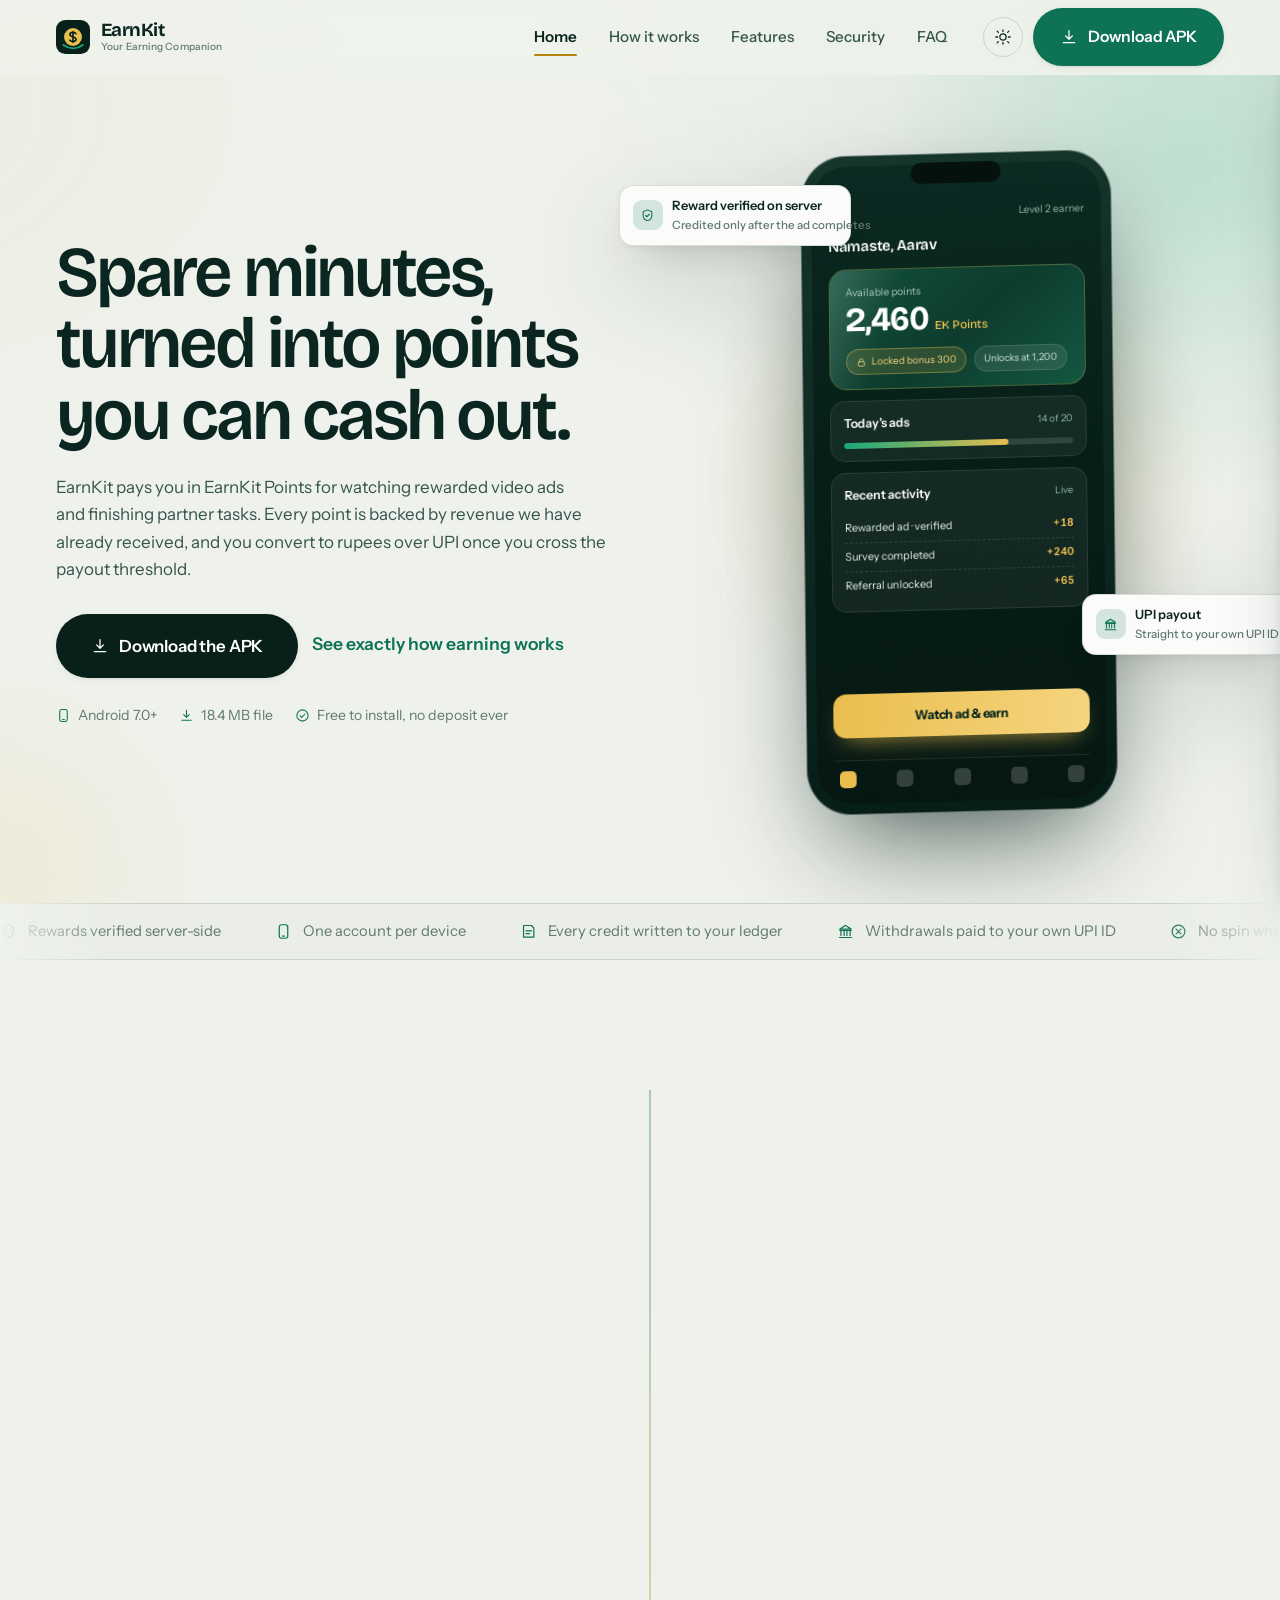
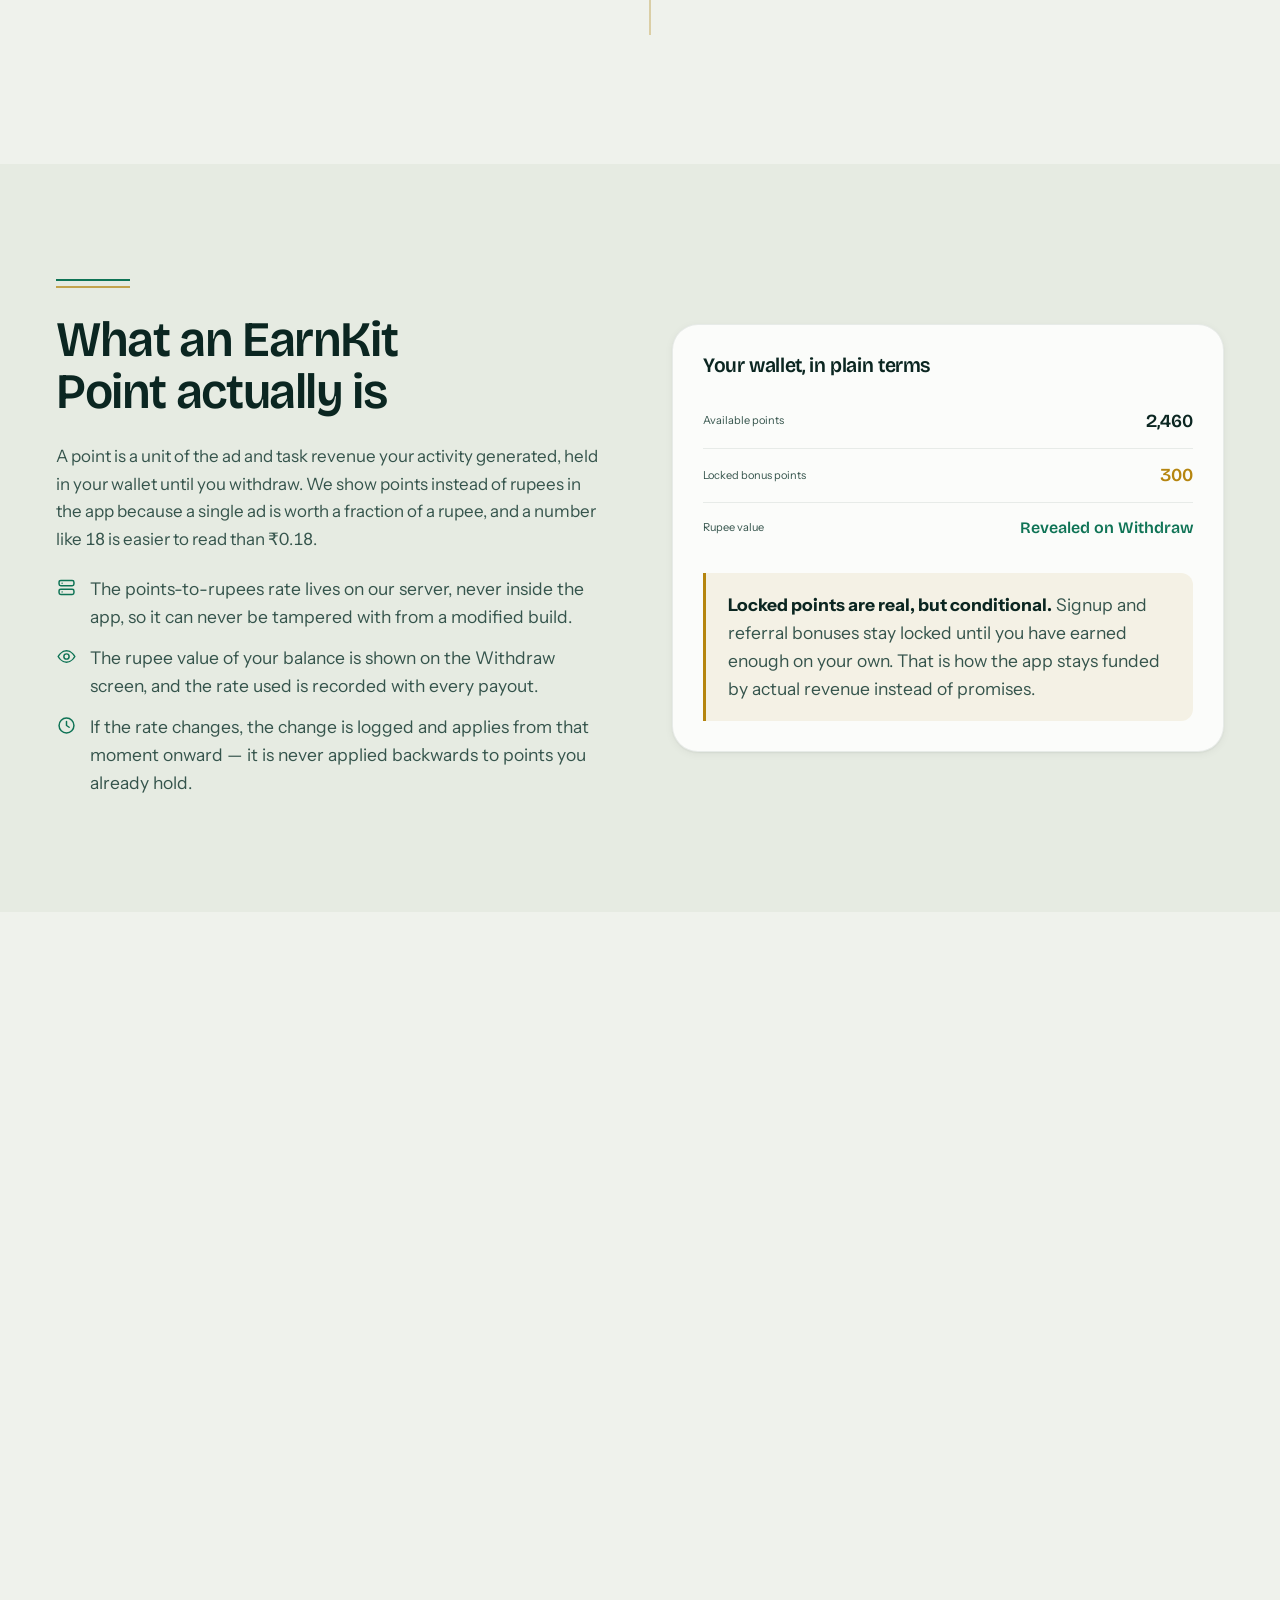
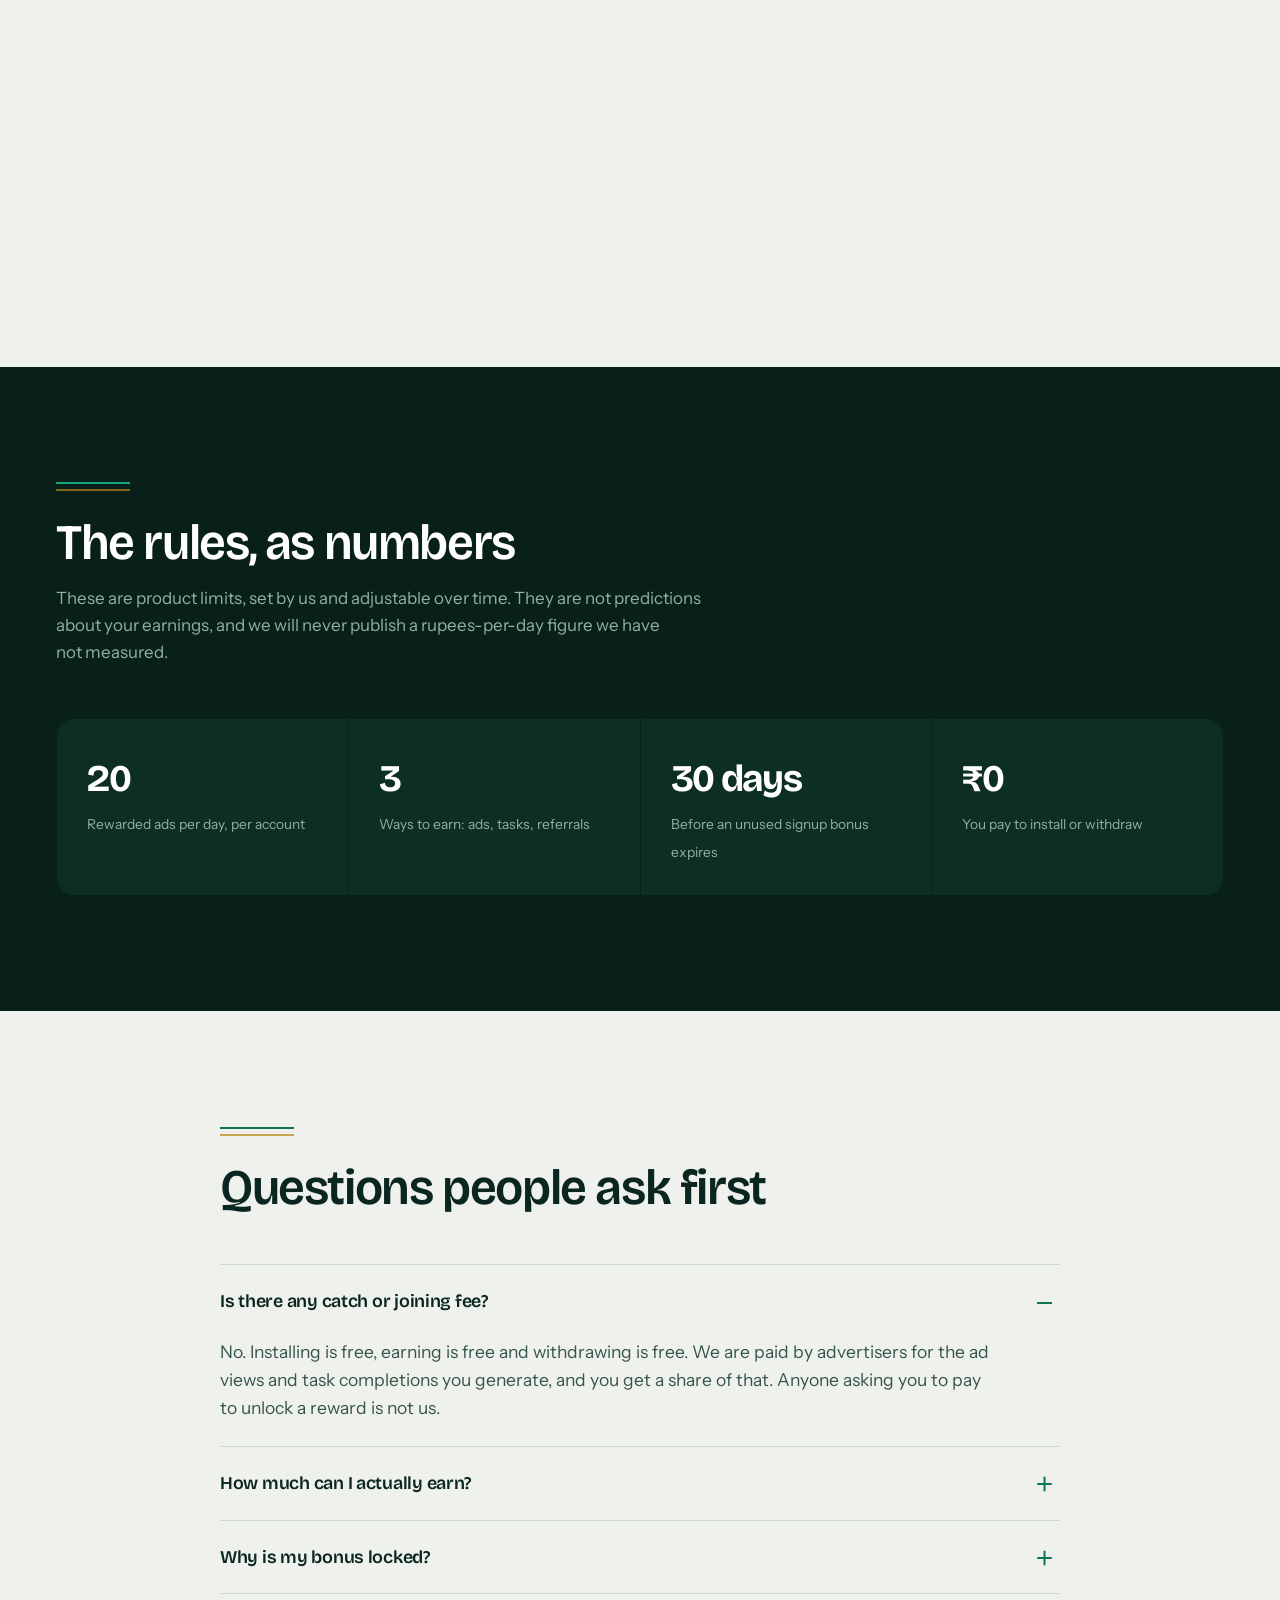
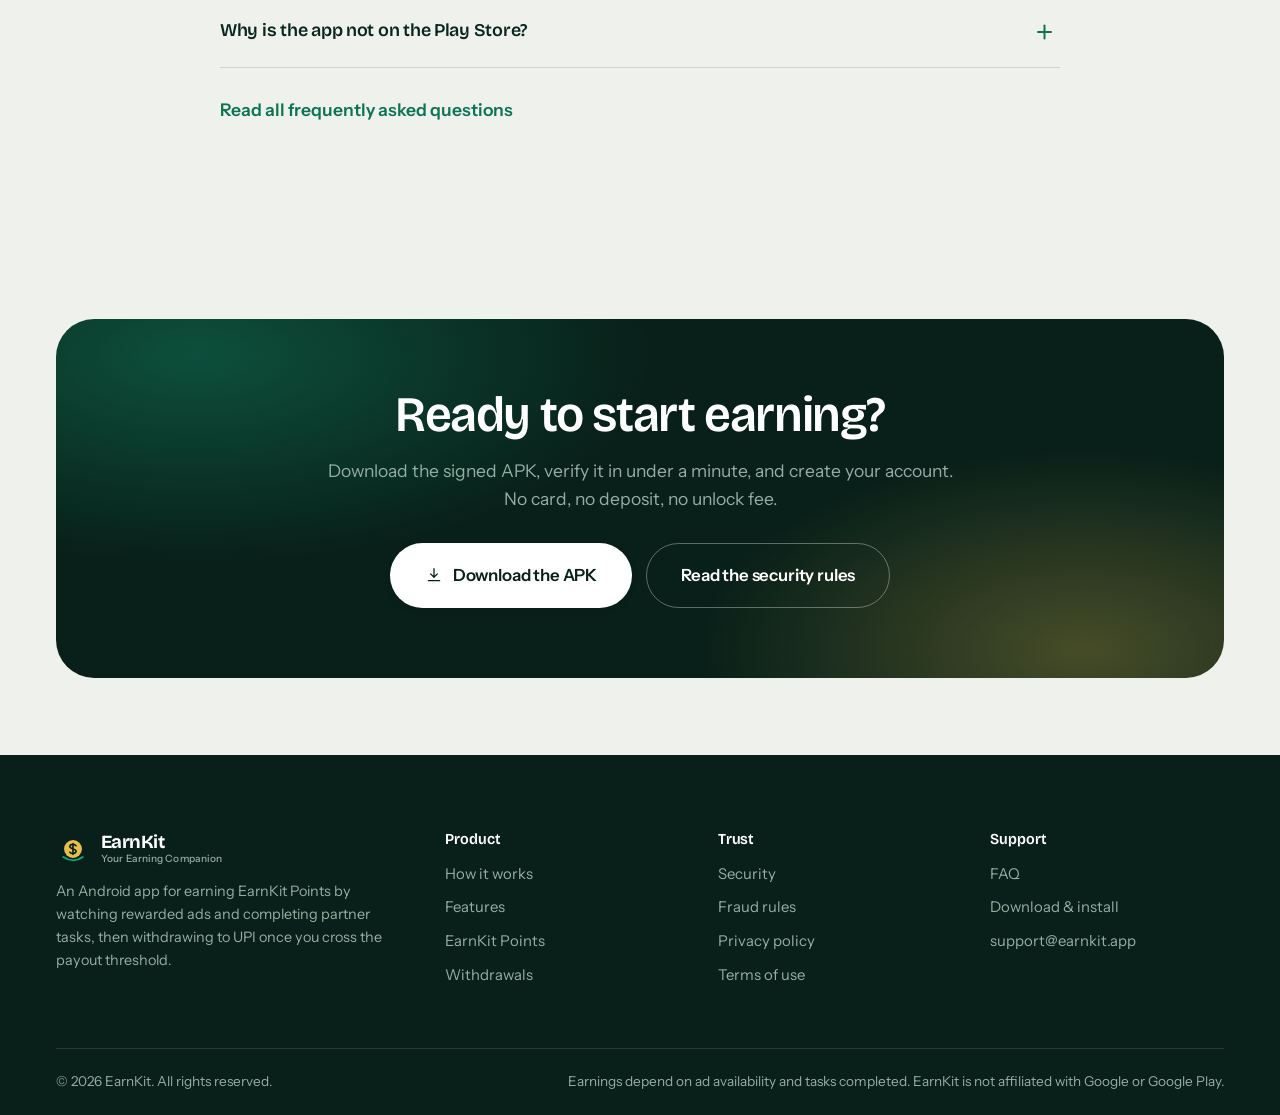
==== index.html @ 2345cab0 "EarnKit website" ====
<!doctype html>
<html lang="en" data-theme="light">
<head>
<meta charset="utf-8">
<meta name="viewport" content="width=device-width, initial-scale=1, viewport-fit=cover">
<title>EarnKit: Your Earning Companion — earn points from ads and tasks, withdraw to UPI</title>
<meta name="description" content="Watch rewarded ads and complete partner tasks to earn EarnKit Points, then withdraw to UPI. Server-verified rewards, an open ledger, and no deposits ever.">
<meta name="theme-color" content="#082019">
<meta name="robots" content="index,follow,max-image-preview:large">
<meta name="color-scheme" content="light dark">
<link rel="canonical" href="https://earnkit.app/">
<meta property="og:type" content="website">
<meta property="og:site_name" content="EarnKit">
<meta property="og:title" content="EarnKit: Your Earning Companion — earn points from ads and tasks, withdraw to UPI">
<meta property="og:description" content="Watch rewarded ads and complete partner tasks to earn EarnKit Points, then withdraw to UPI. Server-verified rewards, an open ledger, and no deposits ever.">
<meta property="og:image" content="https://earnkit.app/assets/img/og-cover.svg">
<meta name="twitter:card" content="summary_large_image">
<link rel="manifest" href="site.webmanifest">
<link rel="icon" href="assets/img/favicon.svg" type="image/svg+xml">
<link rel="apple-touch-icon" href="assets/img/favicon.svg">
<link rel="preconnect" href="https://fonts.googleapis.com">
<link rel="preconnect" href="https://fonts.gstatic.com" crossorigin>
<link href="https://fonts.googleapis.com/css2?family=Bricolage+Grotesque:opsz,wdth,wght@12..96,75..100,400..800&family=Instrument+Sans:ital,wght@0,400..700;1,400&display=swap" rel="stylesheet">
<link rel="stylesheet" href="assets/css/site.css">
<script>
  // Set theme before first paint so there is no flash.
  try { var t = localStorage.getItem('eg-theme');
        if (!t) t = 'light';
        document.documentElement.setAttribute('data-theme', t); } catch (e) {}
</script>
<script type="application/ld+json">
{"@context":"https://schema.org","@type":"MobileApplication","name":"EarnKit",
 "operatingSystem":"Android","applicationCategory":"FinanceApplication",
 "offers":{"@type":"Offer","price":"0","priceCurrency":"INR"},
 "description":"Earn EarnKit Points by watching rewarded ads and completing partner tasks, then withdraw to UPI."}
</script>
</head>
<body>
<a class="skip" href="#main">Skip to content</a>
<div class="prog" aria-hidden="true"></div>

<header class="hdr">
  <div class="wrap hdr__in">
    <a class="brand" href="index.html" aria-label="EarnKit home"><svg class="brand__mark" viewBox="0 0 40 40" fill="none" aria-hidden="true">
  <rect width="40" height="40" rx="11" fill="#082019"/>
  <circle class="coin" cx="20" cy="20" r="10.5" fill="#E9BE4E"/>
  <path d="M20 13.5v13M23.6 16.1c-.9-1-2.2-1.5-3.6-1.5-2.1 0-3.7 1.1-3.7 2.6 0 3.6 7.3 1.9 7.3 5.5 0 1.5-1.6 2.6-3.7 2.6-1.4 0-2.7-.5-3.6-1.5"
        stroke="#082019" stroke-width="1.9" stroke-linecap="round"/>
  <path d="M8.5 29.5c4 2.6 8 3.9 12 3.9s7.4-1.3 11-3.9" stroke="#17A87C" stroke-width="2.2" stroke-linecap="round"/>
</svg><span>EarnKit<em>Your Earning Companion</em></span></a>
    <nav class="nav" aria-label="Primary"><a href="index.html" aria-current="page">Home</a><a href="how-it-works.html">How it works</a><a href="features.html">Features</a><a href="security.html">Security</a><a href="faq.html">FAQ</a></nav>
    <div class="hdr__actions">
      <button class="tgl" type="button" aria-label="Switch theme"><svg class="sun" viewBox="0 0 24 24" fill="none" stroke="currentColor" stroke-width="1.7" stroke-linecap="round" stroke-linejoin="round" aria-hidden="true"><circle cx="12" cy="12" r="4.2"/><path d="M12 2.5v2.2M12 19.3v2.2M4.2 4.2l1.6 1.6M18.2 18.2l1.6 1.6M2.5 12h2.2M19.3 12h2.2M4.2 19.8l1.6-1.6M18.2 5.8l1.6-1.6"/></svg><svg class="moon" viewBox="0 0 24 24" fill="none" stroke="currentColor" stroke-width="1.7" stroke-linecap="round" stroke-linejoin="round" aria-hidden="true"><path d="M20 14.5A8.5 8.5 0 019.5 4a8.5 8.5 0 1010.5 10.5z"/></svg></button>
      <a class="btn btn--emerald" href="download.html"><svg class="ico" viewBox="0 0 24 24" fill="none" stroke="currentColor" stroke-width="1.7" stroke-linecap="round" stroke-linejoin="round" aria-hidden="true"><path d="M12 3.5v11M7.5 10.5L12 15l4.5-4.5M4.5 19.5h15"/></svg> Download APK</a>
      <button class="burger" type="button" aria-label="Menu" aria-expanded="false" aria-controls="drawer">
        <span></span><span></span><span></span>
      </button>
    </div>
  </div>
</header>

<div class="scrim" aria-hidden="true"></div>
<aside class="drawer" id="drawer" aria-label="Mobile navigation">
  <a href="index.html" aria-current="page">Home</a>
  <a href="how-it-works.html">How it works</a>
  <a href="features.html">Features</a>
  <a href="security.html">Security</a>
  <a href="faq.html">FAQ</a>
  <a href="download.html">Download</a>
  <a class="btn btn--emerald btn--block" href="download.html">Download APK</a>
</aside>

<main id="main">

<section class="hero">
  <div class="wrap hero__grid">
    <div>
      <h1 class="reveal-line">
        <span class="ln"><span>Spare minutes,</span></span>
        <span class="ln"><span style="animation-delay:.09s">turned into points</span></span>
        <span class="ln"><span style="animation-delay:.18s">you can cash out.</span></span>
      </h1>
      <p class="lede hero__lede fade-up" style="animation-delay:.42s">
        EarnKit pays you in EarnKit Points for watching rewarded video ads and finishing partner
        tasks. Every point is backed by revenue we have already received, and you convert to
        rupees over UPI once you cross the payout threshold.
      </p>
      <div class="hero__cta fade-up" style="animation-delay:.52s">
        <a class="btn btn--lg" href="download.html"><svg class="ico" viewBox="0 0 24 24" fill="none" stroke="currentColor" stroke-width="1.7" stroke-linecap="round" stroke-linejoin="round" aria-hidden="true"><path d="M12 3.5v11M7.5 10.5L12 15l4.5-4.5M4.5 19.5h15"/></svg> Download the APK</a>
        <a class="linkline" href="how-it-works.html">See exactly how earning works</a>
      </div>
      <div class="hero__meta fade-up" style="animation-delay:.6s">
        <span><svg class="ico" viewBox="0 0 24 24" fill="none" stroke="currentColor" stroke-width="1.7" stroke-linecap="round" stroke-linejoin="round" aria-hidden="true"><rect x="6" y="2.5" width="12" height="19" rx="3"/><path d="M10.5 18.5h3"/></svg> Android 7.0+</span>
        <span><svg class="ico" viewBox="0 0 24 24" fill="none" stroke="currentColor" stroke-width="1.7" stroke-linecap="round" stroke-linejoin="round" aria-hidden="true"><path d="M12 3.5v11M7.5 10.5L12 15l4.5-4.5M4.5 19.5h15"/></svg> 18.4 MB file</span>
        <span><svg class="ico" viewBox="0 0 24 24" fill="none" stroke="currentColor" stroke-width="1.7" stroke-linecap="round" stroke-linejoin="round" aria-hidden="true"><circle cx="12" cy="12" r="9"/><path d="M8 12.3l2.8 2.7L16 9.6"/></svg> Free to install, no deposit ever</span>
      </div>
    </div>
    
<div class="phone-stage">
  <div class="phone-holder">
  <div class="phone" role="img" aria-label="EarnKit home screen showing a points balance, a locked signup bonus and the daily ad counter">
    <div class="phone__notch"></div>
    <div class="phone__screen">
      <div class="scr">
        <div class="scr__top"><span>9:41</span><span>Level 2 earner</span></div>
        <div class="scr__hi">Namaste, Aarav</div>

        <div class="balcard">
          <div class="balcard__lbl">Available points</div>
          <div class="balcard__val"><span data-ticker="2460">2,460</span><small>EK Points</small></div>
          <div class="balcard__row">
            <span class="chip chip--gold"><svg class="ico" viewBox="0 0 24 24" fill="none" stroke="currentColor" stroke-width="1.7" stroke-linecap="round" stroke-linejoin="round" aria-hidden="true"><rect x="5" y="10.5" width="14" height="9.5" rx="2.5"/><path d="M8.2 10.5V8a3.8 3.8 0 017.6 0v2.5"/></svg> Locked bonus 300</span>
            <span class="chip">Unlocks at 1,200</span>
          </div>
        </div>

        <div class="tile">
          <div class="tile__hd"><b>Today&rsquo;s ads</b><span>14 of 20</span></div>
          <div class="bar"><i></i></div>
        </div>

        <div class="tile">
          <div class="tile__hd"><b>Recent activity</b><span>Live</span></div>
          <div class="ledgerline"><span>Rewarded ad &middot; verified</span><b>+18</b></div>
          <div class="ledgerline"><span>Survey completed</span><b>+240</b></div>
          <div class="ledgerline"><span>Referral unlocked</span><b>+65</b></div>
        </div>

        <div class="scr__btn">Watch ad &amp; earn</div>
        <div class="scr__nav"><i></i><i></i><i></i><i></i><i></i></div>
      </div>
    </div>
  </div>
  <div class="fchip fchip--a fchip--float">
    <span class="fchip__dot"><svg class="ico" viewBox="0 0 24 24" fill="none" stroke="currentColor" stroke-width="1.7" stroke-linecap="round" stroke-linejoin="round" aria-hidden="true"><path d="M12 3l7 3v5.5c0 4.2-2.9 7.8-7 8.5-4.1-.7-7-4.3-7-8.5V6l7-3z"/><path d="M9 12l2 2 4-4"/></svg></span>
    <span>Reward verified on server<small>Credited only after the ad completes</small></span>
  </div>
  <div class="fchip fchip--b fchip--float">
    <span class="fchip__dot"><svg class="ico" viewBox="0 0 24 24" fill="none" stroke="currentColor" stroke-width="1.7" stroke-linecap="round" stroke-linejoin="round" aria-hidden="true"><path d="M4 10.5h16M5.5 10.5v7M10 10.5v7M14 10.5v7M18.5 10.5v7M3.5 20.5h17M12 3.5l8 5H4l8-5z"/></svg></span>
    <span>UPI payout<small>Straight to your own UPI ID</small></span>
  </div>
  </div>
</div>
  </div>
</section>

<div class="mq" aria-hidden="true">
  <div class="mq__track">
    <span><svg class="ico" viewBox="0 0 24 24" fill="none" stroke="currentColor" stroke-width="1.7" stroke-linecap="round" stroke-linejoin="round" aria-hidden="true"><path d="M12 3l7 3v5.5c0 4.2-2.9 7.8-7 8.5-4.1-.7-7-4.3-7-8.5V6l7-3z"/><path d="M9 12l2 2 4-4"/></svg> Rewards verified server-side</span>
    <span><svg class="ico" viewBox="0 0 24 24" fill="none" stroke="currentColor" stroke-width="1.7" stroke-linecap="round" stroke-linejoin="round" aria-hidden="true"><rect x="6" y="2.5" width="12" height="19" rx="3"/><path d="M10.5 18.5h3"/></svg> One account per device</span>
    <span><svg class="ico" viewBox="0 0 24 24" fill="none" stroke="currentColor" stroke-width="1.7" stroke-linecap="round" stroke-linejoin="round" aria-hidden="true"><path d="M5 3.5h11l3.5 3.5v13H5z"/><path d="M8.5 11h8M8.5 15h5"/></svg> Every credit written to your ledger</span>
    <span><svg class="ico" viewBox="0 0 24 24" fill="none" stroke="currentColor" stroke-width="1.7" stroke-linecap="round" stroke-linejoin="round" aria-hidden="true"><path d="M4 10.5h16M5.5 10.5v7M10 10.5v7M14 10.5v7M18.5 10.5v7M3.5 20.5h17M12 3.5l8 5H4l8-5z"/></svg> Withdrawals paid to your own UPI ID</span>
    <span><svg class="ico" viewBox="0 0 24 24" fill="none" stroke="currentColor" stroke-width="1.7" stroke-linecap="round" stroke-linejoin="round" aria-hidden="true"><circle cx="12" cy="12" r="9"/><path d="M8.6 8.6l6.8 6.8M15.4 8.6l-6.8 6.8"/></svg> No spin wheels, no lottery mechanics</span>
    <span><svg class="ico" viewBox="0 0 24 24" fill="none" stroke="currentColor" stroke-width="1.7" stroke-linecap="round" stroke-linejoin="round" aria-hidden="true"><path d="M12 3l7 3v5.5c0 4.2-2.9 7.8-7 8.5-4.1-.7-7-4.3-7-8.5V6l7-3z"/><path d="M9 12l2 2 4-4"/></svg> Rewards verified server-side</span>
    <span><svg class="ico" viewBox="0 0 24 24" fill="none" stroke="currentColor" stroke-width="1.7" stroke-linecap="round" stroke-linejoin="round" aria-hidden="true"><rect x="6" y="2.5" width="12" height="19" rx="3"/><path d="M10.5 18.5h3"/></svg> One account per device</span>
    <span><svg class="ico" viewBox="0 0 24 24" fill="none" stroke="currentColor" stroke-width="1.7" stroke-linecap="round" stroke-linejoin="round" aria-hidden="true"><path d="M5 3.5h11l3.5 3.5v13H5z"/><path d="M8.5 11h8M8.5 15h5"/></svg> Every credit written to your ledger</span>
    <span><svg class="ico" viewBox="0 0 24 24" fill="none" stroke="currentColor" stroke-width="1.7" stroke-linecap="round" stroke-linejoin="round" aria-hidden="true"><path d="M4 10.5h16M5.5 10.5v7M10 10.5v7M14 10.5v7M18.5 10.5v7M3.5 20.5h17M12 3.5l8 5H4l8-5z"/></svg> Withdrawals paid to your own UPI ID</span>
    <span><svg class="ico" viewBox="0 0 24 24" fill="none" stroke="currentColor" stroke-width="1.7" stroke-linecap="round" stroke-linejoin="round" aria-hidden="true"><circle cx="12" cy="12" r="9"/><path d="M8.6 8.6l6.8 6.8M15.4 8.6l-6.8 6.8"/></svg> No spin wheels, no lottery mechanics</span>
  </div>
</div>

<section>
  <div class="wrap">
    <div class="split">
    <div class="head r">
      <div class="rule"></div>
      <h2>Four steps, start to payout</h2>
      <p class="lede">Nothing hidden behind a paywall and nothing to pay upfront. You earn, the
      balance builds, and you withdraw when it crosses the threshold.</p>
    </div>
    <div class="rail">
      <div class="step r"><div class="step__dot">1</div><div>
        <h3>Create your account</h3>
        <p>Sign up with your email and verify it. If a friend sent you a referral code, enter it
        here &mdash; it only works at signup. A welcome bonus lands in your wallet as locked points.</p>
      </div></div>
      <div class="step r" data-d="1"><div class="step__dot">2</div><div>
        <h3>Watch ads and finish tasks</h3>
        <p>Tap <em>Watch ad &amp; earn</em> for a short rewarded video, or open the Earn tab for
        partner tasks like surveys and app trials, which pay considerably more per action.</p>
      </div></div>
      <div class="step r" data-d="2"><div class="step__dot">3</div><div>
        <h3>Points get verified, then credited</h3>
        <p>The ad network confirms the view to our server before anything touches your balance.
        You see the credit appear in your ledger with its source and timestamp.</p>
      </div></div>
      <div class="step r" data-d="3"><div class="step__dot">4</div><div>
        <h3>Withdraw to UPI</h3>
        <p>Once your balance crosses the payout threshold, the Withdraw screen unlocks and shows
        your points converted to rupees. Enter your UPI ID and the request goes into review.</p>
      </div></div>
    </div>
    </div>
  </div>
</section>

<section class="band--paper2" id="points">
  <div class="wrap">
    <div class="grid g2" style="align-items:center;gap:clamp(30px,5vw,70px)">
      <div class="r">
        <div class="head" style="margin-bottom:26px">
          <div class="rule"></div>
          <h2>What an EarnKit Point actually is</h2>
        </div>
        <p class="lede" style="margin-bottom:22px">A point is a unit of the ad and task revenue
        your activity generated, held in your wallet until you withdraw. We show points instead of
        rupees in the app because a single ad is worth a fraction of a rupee, and a number like
        <span class="num">18</span> is easier to read than <span class="num">&#8377;0.18</span>.</p>
        <ul class="ticks">
          <li><svg class="ico" viewBox="0 0 24 24" fill="none" stroke="currentColor" stroke-width="1.7" stroke-linecap="round" stroke-linejoin="round" aria-hidden="true"><rect x="3.5" y="4" width="17" height="6" rx="2"/><rect x="3.5" y="14" width="17" height="6" rx="2"/><path d="M7 7h.01M7 17h.01"/></svg><span>The points-to-rupees rate lives on our server, never inside the app, so it can never be tampered with from a modified build.</span></li>
          <li><svg class="ico" viewBox="0 0 24 24" fill="none" stroke="currentColor" stroke-width="1.7" stroke-linecap="round" stroke-linejoin="round" aria-hidden="true"><path d="M2.5 12S6 5.5 12 5.5 21.5 12 21.5 12 18 18.5 12 18.5 2.5 12 2.5 12z"/><circle cx="12" cy="12" r="3"/></svg><span>The rupee value of your balance is shown on the Withdraw screen, and the rate used is recorded with every payout.</span></li>
          <li><svg class="ico" viewBox="0 0 24 24" fill="none" stroke="currentColor" stroke-width="1.7" stroke-linecap="round" stroke-linejoin="round" aria-hidden="true"><circle cx="12" cy="12" r="8.5"/><path d="M12 7.5V12l3 2"/></svg><span>If the rate changes, the change is logged and applies from that moment onward &mdash; it is never applied backwards to points you already hold.</span></li>
        </ul>
      </div>
      <div class="r" data-d="1">
        <div class="card">
          <h3 style="margin-bottom:18px">Your wallet, in plain terms</h3>
          <div class="ledgerline" style="color:var(--ink-2);border:0;padding:12px 0;border-bottom:1px solid var(--line-soft);display:flex;justify-content:space-between">
            <span>Available points</span><b class="num" style="color:var(--ink);font-family:var(--display);font-size:1.15rem">2,460</b></div>
          <div class="ledgerline" style="color:var(--ink-2);border:0;padding:12px 0;border-bottom:1px solid var(--line-soft);display:flex;justify-content:space-between">
            <span>Locked bonus points</span><b class="num" style="color:var(--gold);font-family:var(--display);font-size:1.15rem">300</b></div>
          <div class="ledgerline" style="color:var(--ink-2);border:0;padding:12px 0;display:flex;justify-content:space-between">
            <span>Rupee value</span><b style="color:var(--emerald);font-family:var(--display);font-size:1rem;font-weight:600">Revealed on Withdraw</b></div>
          <div class="note" style="margin-top:20px">
            <b>Locked points are real, but conditional.</b> Signup and referral bonuses stay locked
            until you have earned enough on your own. That is how the app stays funded by actual
            revenue instead of promises.
          </div>
        </div>
      </div>
    </div>
  </div>
</section>

<section>
  <div class="wrap">
    <div class="head r">
      <div class="rule"></div>
      <h2>Built for people who have been burned before</h2>
      <p class="lede">This category has a reputation problem. These are the specific rules the app
      runs on, and they are enforced by the server, not by the screen you are looking at.</p>
    </div>
    <div class="grid g3">
      <article class="card card--lift r"><div class="card__ico"><svg class="ico" viewBox="0 0 24 24" fill="none" stroke="currentColor" stroke-width="1.7" stroke-linecap="round" stroke-linejoin="round" aria-hidden="true"><rect x="3.5" y="4" width="17" height="6" rx="2"/><rect x="3.5" y="14" width="17" height="6" rx="2"/><path d="M7 7h.01M7 17h.01"/></svg></div>
        <h3>Nothing credits from the phone</h3>
        <p>A reward is only written after the ad network independently confirms to our server that
        the view was genuine. Modified apps and automation tools have nothing to exploit.</p></article>
      <article class="card card--lift r" data-d="1"><div class="card__ico"><svg class="ico" viewBox="0 0 24 24" fill="none" stroke="currentColor" stroke-width="1.7" stroke-linecap="round" stroke-linejoin="round" aria-hidden="true"><path d="M4.5 17a8.5 8.5 0 1115 0"/><path d="M12 13.5l3.5-3"/></svg></div>
        <h3>An honest daily ceiling</h3>
        <p>Ad networks cap how many rewarded videos one person can be paid for in a day. We show you
        the counter instead of pretending the supply is endless.</p></article>
      <article class="card card--lift r" data-d="2"><div class="card__ico"><svg class="ico" viewBox="0 0 24 24" fill="none" stroke="currentColor" stroke-width="1.7" stroke-linecap="round" stroke-linejoin="round" aria-hidden="true"><path d="M5 3.5h11l3.5 3.5v13H5z"/><path d="M8.5 11h8M8.5 15h5"/></svg></div>
        <h3>Your ledger is append-only</h3>
        <p>Every credit and debit is a permanent line with its source, amount and timestamp. Balances
        are reconciled against that history, so numbers cannot quietly change.</p></article>
      <article class="card card--lift r" data-d="1"><div class="card__ico"><svg class="ico" viewBox="0 0 24 24" fill="none" stroke="currentColor" stroke-width="1.7" stroke-linecap="round" stroke-linejoin="round" aria-hidden="true"><rect x="6" y="2.5" width="12" height="19" rx="3"/><path d="M10.5 18.5h3"/></svg></div>
        <h3>One account per device</h3>
        <p>Device checks block the multi-account farms that drain reward apps and get them shut down.
        Real users keep earning because fake ones do not.</p></article>
      <article class="card card--lift r" data-d="2"><div class="card__ico"><svg class="ico" viewBox="0 0 24 24" fill="none" stroke="currentColor" stroke-width="1.7" stroke-linecap="round" stroke-linejoin="round" aria-hidden="true"><path d="M4 10.5h16M5.5 10.5v7M10 10.5v7M14 10.5v7M18.5 10.5v7M3.5 20.5h17M12 3.5l8 5H4l8-5z"/></svg></div>
        <h3>Withdrawals are re-checked</h3>
        <p>Even if the button looks unlocked, the server re-verifies your real balance against the
        current threshold before a payout request is accepted.</p></article>
      <article class="card card--lift r card--gold" data-d="3"><div class="card__ico"><svg class="ico" viewBox="0 0 24 24" fill="none" stroke="currentColor" stroke-width="1.7" stroke-linecap="round" stroke-linejoin="round" aria-hidden="true"><circle cx="12" cy="12" r="9"/><path d="M8.6 8.6l6.8 6.8M15.4 8.6l-6.8 6.8"/></svg></div>
        <h3>No luck, no gambling</h3>
        <p>No spin wheels, scratch cards or random jackpots. You are paid for work you actually did,
        which also keeps the app on the right side of Indian gaming rules.</p></article>
    </div>
  </div>
</section>

<section class="band--pine">
  <div class="wrap">
    <div class="head r head--wide">
      <div class="rule"></div>
      <h2>The rules, as numbers</h2>
      <p class="lede">These are product limits, set by us and adjustable over time. They are not
      predictions about your earnings, and we will never publish a rupees-per-day figure we have
      not measured.</p>
    </div>
    <div class="stats r">
      <div class="stat"><b class="num" data-count="20">0</b><span>Rewarded ads per day, per account</span></div>
      <div class="stat"><b class="num" data-count="3">0</b><span>Ways to earn: ads, tasks, referrals</span></div>
      <div class="stat"><b class="num" data-count="30" data-suf=" days">0</b><span>Before an unused signup bonus expires</span></div>
      <div class="stat"><b class="num" data-count="0" data-pre="&#8377;">0</b><span>You pay to install or withdraw</span></div>
    </div>
  </div>
</section>

<section>
  <div class="wrap wrap--narrow">
    <div class="head r">
      <div class="rule"></div>
      <h2>Questions people ask first</h2>
    </div>
    <div class="acc r">
      <details open><summary>Is there any catch or joining fee?</summary>
        <div class="acc__body"><p>No. Installing is free, earning is free and withdrawing is free.
        We are paid by advertisers for the ad views and task completions you generate, and you get a
        share of that. Anyone asking you to pay to unlock a reward is not us.</p></div></details>
      <details><summary>How much can I actually earn?</summary>
        <div class="acc__body"><p>It depends on how many rewarded ads are available to you on a given
        day and which partner tasks you complete &mdash; tasks pay far more than ads. We deliberately
        do not print a rupees-per-day number, because it would vary by person and would be a guess.</p></div></details>
      <details><summary>Why is my bonus locked?</summary>
        <div class="acc__body"><p>Signup and referral bonuses are funded by real revenue, so they
        unlock once you have earned enough on your own. Your wallet shows the unlock target, and the
        merge into your available balance is automatic.</p></div></details>
      <details><summary>Why is the app not on the Play Store?</summary>
        <div class="acc__body"><p>We distribute a signed APK directly while the app is in its early
        release. The download page explains how to verify the file and install it safely.</p></div></details>
    </div>
    <p class="r" style="margin-top:28px"><a class="linkline" href="faq.html">Read all frequently asked questions</a></p>
  </div>
</section>

<section class="tight">
  <div class="wrap">
    <div class="cta r">
      <h2>Ready to start earning?</h2>
      <p>Download the signed APK, verify it in under a minute, and create your account. No card, no deposit, no unlock fee.</p>
      <div class="cta__row">
        <a class="btn btn--lg" href="download.html"><svg class="ico" viewBox="0 0 24 24" fill="none" stroke="currentColor" stroke-width="1.7" stroke-linecap="round" stroke-linejoin="round" aria-hidden="true"><path d="M12 3.5v11M7.5 10.5L12 15l4.5-4.5M4.5 19.5h15"/></svg> Download the APK</a>
        <a class="btn btn--lg btn--ghost" href="security.html">Read the security rules</a>
      </div>
    </div>
  </div>
</section>
</main>

<footer class="ftr">
  <div class="wrap">
    <div class="ftr__grid">
      <div>
        <a class="brand" href="index.html"><svg class="brand__mark" viewBox="0 0 40 40" fill="none" aria-hidden="true">
  <rect width="40" height="40" rx="11" fill="#082019"/>
  <circle class="coin" cx="20" cy="20" r="10.5" fill="#E9BE4E"/>
  <path d="M20 13.5v13M23.6 16.1c-.9-1-2.2-1.5-3.6-1.5-2.1 0-3.7 1.1-3.7 2.6 0 3.6 7.3 1.9 7.3 5.5 0 1.5-1.6 2.6-3.7 2.6-1.4 0-2.7-.5-3.6-1.5"
        stroke="#082019" stroke-width="1.9" stroke-linecap="round"/>
  <path d="M8.5 29.5c4 2.6 8 3.9 12 3.9s7.4-1.3 11-3.9" stroke="#17A87C" stroke-width="2.2" stroke-linecap="round"/>
</svg><span>EarnKit<em>Your Earning Companion</em></span></a>
        <p class="ftr__note">An Android app for earning EarnKit Points by watching rewarded ads and completing partner tasks, then withdrawing to UPI once you cross the payout threshold.</p>
      </div>
      <div>
        <h4>Product</h4>
        <ul>
          <li><a href="how-it-works.html">How it works</a></li>
          <li><a href="features.html">Features</a></li>
          <li><a href="how-it-works.html#points">EarnKit Points</a></li>
          <li><a href="how-it-works.html#withdraw">Withdrawals</a></li>
        </ul>
      </div>
      <div>
        <h4>Trust</h4>
        <ul>
          <li><a href="security.html">Security</a></li>
          <li><a href="security.html#fraud">Fraud rules</a></li>
          <li><a href="privacy.html">Privacy policy</a></li>
          <li><a href="terms.html">Terms of use</a></li>
        </ul>
      </div>
      <div>
        <h4>Support</h4>
        <ul>
          <li><a href="faq.html">FAQ</a></li>
          <li><a href="download.html">Download &amp; install</a></li>
          <li><a href="mailto:support@earnkit.app">support@earnkit.app</a></li>
        </ul>
      </div>
    </div>
    <div class="ftr__bar">
      <span>&copy; <span data-year>2026</span> EarnKit. All rights reserved.</span>
      <span>Earnings depend on ad availability and tasks completed. EarnKit is not affiliated with Google or Google Play.</span>
    </div>
  </div>
</footer>

<script src="assets/js/site.js" defer></script>
</body>
</html>
---- assets/css/site.css ----
/* ==========================================================================
   EarnGrow — site stylesheet
   Design language: "passbook" — pale sage paper, pine ink, ledger rules,
   gold reserved exclusively for money/points. One bold element: the phone.
   ========================================================================== */

/* ---------- 1. Tokens ---------------------------------------------------- */
:root {
  --paper:        #EFF2EC;
  --paper-2:      #E6EBE2;
  --card:         #FBFCFA;
  --ink:          #0B2621;
  --ink-2:        #35544C;
  --muted:        #61796F;
  --pine:         #082019;
  --pine-2:       #0D2E25;
  --emerald:      #0E7355;
  --emerald-lt:   #17A87C;
  --gold:         #B5850F;
  --gold-lt:      #E9BE4E;
  --line:         color-mix(in srgb, var(--ink) 14%, transparent);
  --line-soft:    color-mix(in srgb, var(--ink) 8%, transparent);
  --on-pine:      #DCE9E2;
  --on-pine-dim:  #93AFA4;

  --shadow-sm: 0 1px 2px rgba(8,32,25,.06), 0 2px 8px rgba(8,32,25,.05);
  --shadow-md: 0 2px 6px rgba(8,32,25,.06), 0 18px 40px -22px rgba(8,32,25,.35);
  --shadow-lg: 0 40px 90px -45px rgba(8,32,25,.55), 0 4px 14px rgba(8,32,25,.08);

  --r-xs: 8px;  --r-sm: 12px;  --r-md: 18px;  --r-lg: 26px;  --r-xl: 38px;

  --wrap: 1180px;
  --gut: clamp(20px, 5vw, 56px);
  --sp: clamp(64px, 9vw, 136px);           /* vertical section rhythm      */

  --display: "Bricolage Grotesque", "Trebuchet MS", sans-serif;
  --body: "Instrument Sans", "Segoe UI", sans-serif;

  --ease: cubic-bezier(.22, .61, .36, 1);
  --ease-out: cubic-bezier(.16, 1, .3, 1);
}

html[data-theme="dark"] {
  --paper:        #061512;
  --paper-2:      #0A211B;
  --card:         #0C2620;
  --ink:          #E4EFE8;
  --ink-2:        #B6CCC2;
  --muted:        #8AA69A;
  --pine:         #041110;
  --pine-2:       #0A211B;
  --emerald:      #35C79A;
  --emerald-lt:   #57E0B4;
  --gold:         #E9BE4E;
  --gold-lt:      #F6D580;
  --line:         color-mix(in srgb, var(--ink) 16%, transparent);
  --line-soft:    color-mix(in srgb, var(--ink) 9%, transparent);
  --on-pine:      #DCE9E2;
  --on-pine-dim:  #93AFA4;
  --shadow-sm: 0 1px 2px rgba(0,0,0,.5);
  --shadow-md: 0 2px 6px rgba(0,0,0,.4), 0 18px 40px -22px rgba(0,0,0,.8);
  --shadow-lg: 0 40px 90px -45px rgba(0,0,0,.9), 0 4px 14px rgba(0,0,0,.4);
}

/* ---------- 2. Reset & base --------------------------------------------- */
*, *::before, *::after { box-sizing: border-box; }
* { margin: 0; }

html {
  -webkit-text-size-adjust: 100%;
  scroll-behavior: smooth;
  scroll-padding-top: 96px;
}

body {
  background: var(--paper);
  color: var(--ink);
  font-family: var(--body);
  font-size: clamp(16px, .55vw + 14.4px, 17.5px);
  line-height: 1.6;
  font-feature-settings: "ss01", "cv01";
  -webkit-font-smoothing: antialiased;
  overflow-x: hidden;
  transition: background-color .45s var(--ease), color .45s var(--ease);
}

/* paper grain + soft light */
body::before {
  content: "";
  position: fixed; inset: 0;
  pointer-events: none;
  z-index: 0;
  opacity: .5;
  background-image:
    radial-gradient(900px 620px at 88% -8%, color-mix(in srgb, var(--emerald) 13%, transparent), transparent 70%),
    radial-gradient(700px 500px at -10% 12%, color-mix(in srgb, var(--gold) 10%, transparent), transparent 72%);
}

img, svg { display: block; max-width: 100%; }
a { color: inherit; text-decoration: none; }
button, input, select, textarea { font: inherit; color: inherit; }

::selection { background: var(--gold-lt); color: var(--pine); }

:focus-visible {
  outline: 2.5px solid var(--emerald);
  outline-offset: 3px;
  border-radius: 4px;
}

h1, h2, h3, h4 {
  font-family: var(--display);
  font-weight: 600;
  line-height: 1.04;
  letter-spacing: -.028em;
  font-variation-settings: "wdth" 96, "opsz" 32;
  text-wrap: balance;
}

h1 { font-size: clamp(2.65rem, 6.1vw, 4.45rem); }
h2 { font-size: clamp(2.05rem, 4.1vw, 3.1rem); }
h3 { font-size: clamp(1.25rem, 1.6vw, 1.45rem); letter-spacing: -.018em; }
h4 { font-size: 1.05rem; letter-spacing: -.01em; }

p { text-wrap: pretty; }

.lede {
  font-size: clamp(1.06rem, 1.25vw, 1.22rem);
  color: var(--ink-2);
  max-width: 62ch;
  line-height: 1.62;
}

.muted { color: var(--muted); }
.small { font-size: .875rem; line-height: 1.55; }
.num { font-variant-numeric: tabular-nums; }

.skip {
  position: absolute; left: 12px; top: -60px;
  background: var(--pine); color: var(--on-pine);
  padding: 10px 18px; border-radius: 0 0 var(--r-sm) var(--r-sm);
  z-index: 200; transition: top .2s var(--ease);
}
.skip:focus { top: 0; }

/* ---------- 3. Layout ---------------------------------------------------- */
.wrap {
  width: min(100% - (var(--gut) * 2), var(--wrap));
  margin-inline: auto;
  position: relative;
  z-index: 1;
}
.wrap--narrow { width: min(100% - (var(--gut) * 2), 840px); }

section { padding-block: var(--sp); }
section.tight { padding-block: clamp(48px, 6vw, 80px); }

.band--pine {
  background: var(--pine);
  color: var(--on-pine);
  position: relative;
  z-index: 1;
}
.band--pine h2, .band--pine h3 { color: #fff; }
.band--pine .lede, .band--pine p { color: var(--on-pine-dim); }
.band--paper2 { background: var(--paper-2); position: relative; z-index: 1; }

.grid { display: grid; gap: clamp(18px, 2.2vw, 28px); }
.g2 { grid-template-columns: repeat(2, 1fr); }
.g3 { grid-template-columns: repeat(3, 1fr); }
.g4 { grid-template-columns: repeat(4, 1fr); }

/* section heading block — ledger rule instead of an all-caps eyebrow */
.head { max-width: 62ch; margin-bottom: clamp(34px, 4vw, 56px); }
.head h2 { margin-bottom: 16px; }
.head .rule {
  width: 74px; height: 0; margin-bottom: 26px;
  border-top: 2px solid var(--emerald);
  border-bottom: 2px solid color-mix(in srgb, var(--gold) 70%, transparent);
  padding-top: 5px;
}
.band--pine .head .rule { border-top-color: var(--emerald-lt); }
.head--wide { max-width: none; }

.split {
  display: grid;
  grid-template-columns: minmax(0, .92fr) minmax(0, 1.08fr);
  gap: clamp(28px, 5vw, 72px);
  align-items: start;
}
.split > .head { margin-bottom: 0; position: sticky; top: 108px; }

/* ---------- 4. Buttons --------------------------------------------------- */
.btn {
  --btn-bg: var(--pine);
  --btn-fg: #fff;
  display: inline-flex; align-items: center; gap: 10px;
  padding: 15px 26px;
  background: var(--btn-bg); color: var(--btn-fg);
  border: 1px solid transparent; border-radius: 999px;
  font-weight: 600; font-size: .98rem; letter-spacing: -.01em;
  cursor: pointer;
  position: relative; overflow: hidden; isolation: isolate;
  transition: transform .3s var(--ease-out), box-shadow .3s var(--ease-out),
              background-color .3s var(--ease), color .3s var(--ease);
  box-shadow: var(--shadow-sm);
}
.btn::after {                       /* gold sweep on hover */
  content: ""; position: absolute; inset: 0; z-index: -1;
  background: linear-gradient(100deg, var(--gold) 0%, var(--gold-lt) 55%, var(--gold) 100%);
  transform: translateY(101%);
  transition: transform .42s var(--ease-out);
}
.btn:hover { transform: translateY(-2px); box-shadow: var(--shadow-md); color: var(--pine); }
.btn:hover::after { transform: translateY(0); }
.btn:active { transform: translateY(0) scale(.985); }

.btn--emerald { --btn-bg: var(--emerald); }
html[data-theme="dark"] .btn--emerald { --btn-fg: #04201A; }
html[data-theme="dark"] .btn { --btn-bg: var(--emerald); --btn-fg: #04201A; }

.btn--ghost {
  --btn-bg: transparent; --btn-fg: var(--ink);
  border-color: var(--line); box-shadow: none;
}
.btn--ghost:hover { color: var(--pine); }
.band--pine .btn--ghost { --btn-fg: #fff; border-color: rgba(255,255,255,.28); }
.btn--lg { padding: 18px 34px; font-size: 1.05rem; }
.btn--block { width: 100%; justify-content: center; }
.btn .ico { width: 18px; height: 18px; flex: none; }

.linkline {
  display: inline-flex; align-items: center; gap: 8px;
  font-weight: 600; color: var(--emerald);
  padding-bottom: 3px;
  background-image: linear-gradient(var(--emerald), var(--emerald));
  background-size: 0% 1.5px; background-position: 0 100%; background-repeat: no-repeat;
  transition: background-size .35s var(--ease-out);
}
.linkline:hover { background-size: 100% 1.5px; }

/* ---------- 5. Header ---------------------------------------------------- */
.hdr {
  position: sticky; top: 0; z-index: 97;
  background: color-mix(in srgb, var(--paper) 78%, transparent);
  backdrop-filter: saturate(160%) blur(14px);
  -webkit-backdrop-filter: saturate(160%) blur(14px);
  border-bottom: 1px solid transparent;
  transition: border-color .35s var(--ease), background-color .35s var(--ease),
              padding .35s var(--ease);
}
.hdr.is-stuck {
  border-bottom-color: var(--line-soft);
  background: color-mix(in srgb, var(--paper) 92%, transparent);
}
.hdr__in {
  display: flex; align-items: center; gap: 22px;
  height: 74px;
  transition: height .35s var(--ease);
}
.hdr.is-stuck .hdr__in { height: 64px; }

.brand { display: flex; align-items: center; gap: 11px; font-family: var(--display);
  font-weight: 700; font-size: 1.16rem; letter-spacing: -.03em; line-height: 1.05; }
.brand span { display: block; }
.brand em {
  display: block; font-family: var(--body); font-style: normal;
  font-size: .63rem; font-weight: 500; letter-spacing: .01em;
  color: var(--muted); margin-top: 2px;
}
.ftr .brand em { color: var(--on-pine-dim); }
@media (max-width: 420px) { .brand em { display: none; } }
.brand__mark { width: 34px; height: 34px; flex: none; }
.brand__mark .coin { transform-origin: 50% 50%; transition: transform .6s var(--ease-out); }
.brand:hover .brand__mark .coin { transform: rotateY(180deg); }

.nav { display: flex; align-items: center; gap: 4px; margin-left: auto; }
.nav a {
  padding: 9px 14px; border-radius: 999px;
  font-size: .95rem; font-weight: 500; color: var(--ink-2);
  position: relative;
  transition: color .25s var(--ease), background-color .25s var(--ease);
}
.nav a:hover { color: var(--ink); background: color-mix(in srgb, var(--ink) 6%, transparent); }
.nav a[aria-current="page"] { color: var(--ink); font-weight: 600; }
.nav a[aria-current="page"]::after {
  content: ""; position: absolute; left: 14px; right: 14px; bottom: 2px;
  height: 2px; background: var(--gold); border-radius: 2px;
}

.hdr__actions { display: flex; align-items: center; gap: 10px; }

.tgl {
  width: 40px; height: 40px; display: grid; place-items: center;
  border: 1px solid var(--line); border-radius: 999px; background: transparent;
  cursor: pointer;
  transition: background-color .3s var(--ease), transform .3s var(--ease-out);
}
.tgl:hover { background: color-mix(in srgb, var(--ink) 7%, transparent); transform: rotate(-18deg); }
.tgl svg { width: 18px; height: 18px; }
.tgl .moon { display: none; }
html[data-theme="dark"] .tgl .moon { display: block; }
html[data-theme="dark"] .tgl .sun { display: none; }

.burger { display: none; width: 42px; height: 42px; border: 1px solid var(--line);
  background: transparent; border-radius: 999px; cursor: pointer; }
.burger span { display: block; width: 17px; height: 1.8px; margin: 3.6px auto;
  background: var(--ink); border-radius: 2px; transition: transform .35s var(--ease-out), opacity .2s; }
.burger[aria-expanded="true"] span:nth-child(1) { transform: translateY(5.4px) rotate(45deg); }
.burger[aria-expanded="true"] span:nth-child(2) { opacity: 0; }
.burger[aria-expanded="true"] span:nth-child(3) { transform: translateY(-5.4px) rotate(-45deg); }

.drawer {
  position: fixed; inset: 0 0 0 auto; width: min(86vw, 360px);
  background: var(--card); z-index: 95;
  padding: 92px 28px 32px;
  transform: translateX(100%);
  transition: transform .5s var(--ease-out);
  box-shadow: var(--shadow-lg);
  display: flex; flex-direction: column; gap: 4px;
  overflow-y: auto;
}
.drawer.open { transform: translateX(0); }
.drawer a {
  font-family: var(--display); font-size: 1.5rem; font-weight: 600;
  padding: 13px 0; border-bottom: 1px solid var(--line-soft);
  opacity: 0; transform: translateX(16px);
}
.drawer.open a { animation: drawerIn .5s var(--ease-out) forwards; }
.drawer.open a:nth-child(1) { animation-delay: .06s; }
.drawer.open a:nth-child(2) { animation-delay: .11s; }
.drawer.open a:nth-child(3) { animation-delay: .16s; }
.drawer.open a:nth-child(4) { animation-delay: .21s; }
.drawer.open a:nth-child(5) { animation-delay: .26s; }
.drawer.open a:nth-child(6) { animation-delay: .31s; }
.drawer .btn { margin-top: 22px; opacity: 1; transform: none; }
@keyframes drawerIn { to { opacity: 1; transform: none; } }

.scrim {
  position: fixed; inset: 0; z-index: 94;
  background: rgba(6,20,17,.42);
  backdrop-filter: blur(3px);
  opacity: 0; visibility: hidden;
  transition: opacity .4s var(--ease), visibility .4s;
}
.scrim.open { opacity: 1; visibility: visible; }

/* reading progress */
.prog {
  position: fixed; top: 0; left: 0; height: 2.5px; z-index: 99;
  width: 0;
  background: linear-gradient(90deg, var(--emerald), var(--gold-lt));
  transition: width .12s linear;
}

/* ---------- 6. Hero ------------------------------------------------------ */
.hero { padding-top: clamp(46px, 6vw, 84px); padding-bottom: clamp(60px, 7vw, 110px); }
.hero__grid {
  display: grid;
  grid-template-columns: minmax(0, 1.04fr) minmax(0, .96fr);
  gap: clamp(30px, 5vw, 72px);
  align-items: center;
}
.hero h1 { margin-bottom: 22px; }
.hero h1 .ln { display: block; overflow: hidden; padding-bottom: .09em; margin-bottom: -.07em; }
.hero h1 .ln > span { display: block; transform: translateY(102%); }
.hero__lede { margin-bottom: 30px; max-width: 52ch; }
.hero__cta { display: flex; flex-wrap: wrap; gap: 14px; align-items: center; margin-bottom: 26px; }
.hero__meta { display: flex; flex-wrap: wrap; gap: 10px 22px; color: var(--muted); font-size: .88rem; }
.hero__meta span { display: inline-flex; align-items: center; gap: 7px; }
.hero__meta svg { width: 15px; height: 15px; color: var(--emerald); }

.reveal-line .ln > span { animation: lineUp .9s var(--ease-out) forwards; }
@keyframes lineUp { to { transform: translateY(0); } }
.fade-up { opacity: 0; transform: translateY(18px); animation: fadeUp .8s var(--ease-out) forwards; }
@keyframes fadeUp { to { opacity: 1; transform: none; } }

/* ---------- 7. Phone (the one bold element) ------------------------------ */
.phone-stage { position: relative; display: grid; place-items: center; perspective: 1400px; }
.phone-stage::before {           /* gold halo */
  content: ""; position: absolute; width: 108%; aspect-ratio: 1;
  background: radial-gradient(circle, color-mix(in srgb, var(--gold) 26%, transparent), transparent 62%);
  filter: blur(26px); opacity: .75;
}
.phone-holder { position: relative; width: min(318px, 78vw); }
.phone {
  position: relative; width: 100%; aspect-ratio: 375 / 780;
  background: linear-gradient(168deg, #16362C, #061C16);
  border-radius: 46px; padding: 11px;
  box-shadow: var(--shadow-lg), inset 0 0 0 1.5px rgba(255,255,255,.12);
  transform: rotateY(-12deg) rotateX(4deg) rotateZ(-1.5deg);
  transform-style: preserve-3d;
  transition: transform .9s var(--ease-out);
  opacity: 0; animation: phoneIn 1.15s .18s var(--ease-out) forwards;
}
@keyframes phoneIn {
  from { opacity: 0; transform: rotateY(-22deg) rotateX(9deg) translateY(34px) scale(.95); }
  to   { opacity: 1; }
}
.phone__screen {
  position: relative; height: 100%; border-radius: 36px; overflow: hidden;
  background: linear-gradient(180deg, #0B2A22 0%, #071E18 46%, #061713 100%);
  color: #E6F2EB; display: flex; flex-direction: column;
  font-size: 12.5px;
}
.phone__notch {
  position: absolute; top: 9px; left: 50%; transform: translateX(-50%);
  width: 92px; height: 21px; background: #04110E; border-radius: 999px; z-index: 4;
}
.scr { padding: 40px 17px 12px; display: flex; flex-direction: column; height: 100%; gap: 11px; }
.scr__top { display: flex; justify-content: space-between; align-items: center; color: #8FB4A5; font-size: 10.5px; }
.scr__hi { font-family: var(--display); font-size: 15px; color: #fff; font-weight: 600; letter-spacing: -.02em; }

.balcard {
  background: linear-gradient(140deg, #12503C 0%, #0D3C2E 52%, #145741 100%);
  border: 1px solid rgba(233,190,78,.28);
  border-radius: 18px; padding: 15px 16px 14px;
  position: relative; overflow: hidden;
}
.balcard::after {
  content: ""; position: absolute; top: -60%; left: -35%; width: 55%; height: 220%;
  background: linear-gradient(90deg, transparent, rgba(255,255,255,.16), transparent);
  transform: rotate(18deg);
  animation: sheen 5.5s 1.4s var(--ease) infinite;
}
@keyframes sheen { 0% { left: -45%; } 55%, 100% { left: 125%; } }
.balcard__lbl { color: #A9C8B9; font-size: 10.5px; }
.balcard__val {
  font-family: var(--display); font-weight: 700; letter-spacing: -.035em;
  font-size: 34px; line-height: 1.08; color: #fff;
  font-variant-numeric: tabular-nums;
  display: flex; align-items: baseline; gap: 6px;
}
.balcard__val small { font-size: 12px; font-weight: 500; color: var(--gold-lt); letter-spacing: 0; }
.balcard__row { display: flex; gap: 8px; margin-top: 11px; }
.chip {
  display: inline-flex; align-items: center; gap: 5px;
  background: rgba(255,255,255,.09); border: 1px solid rgba(255,255,255,.13);
  border-radius: 999px; padding: 4px 9px; font-size: 10px; color: #CFE4D8;
}
.chip--gold { background: rgba(233,190,78,.15); border-color: rgba(233,190,78,.4); color: #F6D580; }
.chip svg { width: 11px; height: 11px; }

.tile {
  background: rgba(255,255,255,.055); border: 1px solid rgba(255,255,255,.09);
  border-radius: 15px; padding: 12px 13px;
}
.tile__hd { display: flex; justify-content: space-between; align-items: center; margin-bottom: 9px; }
.tile__hd b { font-size: 12.5px; font-weight: 600; color: #fff; }
.tile__hd span { font-size: 10px; color: #8FB4A5; }
.bar { height: 6px; border-radius: 99px; background: rgba(255,255,255,.12); overflow: hidden; }
.bar i { display: block; height: 100%; width: 0; border-radius: 99px;
  background: linear-gradient(90deg, var(--emerald-lt), var(--gold-lt));
  animation: barFill 1.5s 1s var(--ease-out) forwards; }
@keyframes barFill { to { width: 72%; } }

.scr__btn {
  margin-top: auto;
  background: linear-gradient(100deg, #E9BE4E, #F6D580);
  color: #06231C; border-radius: 13px; padding: 12px; text-align: center;
  font-weight: 700; font-size: 13px; letter-spacing: -.01em;
  box-shadow: 0 10px 24px -12px rgba(233,190,78,.9);
  animation: pulseBtn 3.4s 2s ease-in-out infinite;
}
@keyframes pulseBtn { 0%,100% { transform: scale(1); } 50% { transform: scale(1.028); } }

.scr__nav {
  display: flex; justify-content: space-between; padding: 10px 6px 4px;
  border-top: 1px solid rgba(255,255,255,.09); margin-top: 11px;
}
.scr__nav i { width: 17px; height: 17px; border-radius: 5px; background: rgba(255,255,255,.18); display: block; }
.scr__nav i:first-child { background: var(--gold-lt); }

.ledgerline { display: flex; justify-content: space-between; align-items: center; font-size: 11px; padding: 5px 0; }
.ledgerline + .ledgerline { border-top: 1px dashed rgba(255,255,255,.12); }
.ledgerline b { color: var(--gold-lt); font-weight: 600; font-variant-numeric: tabular-nums; }

/* floating coin badges next to the phone */
.fchip {
  position: absolute; z-index: 5;
  background: var(--card); color: var(--ink);
  border: 1px solid var(--line); border-radius: 14px;
  padding: 10px 13px; box-shadow: var(--shadow-md);
  display: flex; align-items: center; gap: 9px;
  font-size: .8rem; font-weight: 600; white-space: nowrap;
  opacity: 0; animation: fadeUp .7s var(--ease-out) forwards;
}
.fchip small { display: block; font-weight: 500; color: var(--muted); font-size: .72rem; }
.fchip__dot { width: 30px; height: 30px; border-radius: 9px; display: grid; place-items: center;
  background: color-mix(in srgb, var(--emerald) 16%, transparent); color: var(--emerald); flex: none; }
.fchip__dot svg { width: 15px; height: 15px; }
.fchip--a { top: 5%; left: -57%; max-width: 232px; animation-delay: 1.1s; }
.fchip--b { bottom: 24%; right: -55%; max-width: 232px; animation-delay: 1.35s; }
.fchip--float { animation: fadeUp .7s var(--ease-out) forwards, bob 6s ease-in-out 2s infinite; }
@keyframes bob { 0%,100% { translate: 0 0; } 50% { translate: 0 -9px; } }

/* ---------- 8. Cards & content blocks ------------------------------------ */
.card {
  background: var(--card);
  border: 1px solid var(--line-soft);
  border-radius: var(--r-lg);
  padding: clamp(22px, 2.4vw, 30px);
  box-shadow: var(--shadow-sm);
  transition: transform .45s var(--ease-out), box-shadow .45s var(--ease-out),
              border-color .45s var(--ease);
  position: relative; overflow: hidden;
}
.card__ico {
  width: 46px; height: 46px; border-radius: 13px; display: grid; place-items: center;
  background: color-mix(in srgb, var(--emerald) 13%, transparent);
  color: var(--emerald); margin-bottom: 18px;
}
.card__ico svg { width: 22px; height: 22px; }
.card h3 { margin-bottom: 9px; }
.card p { color: var(--ink-2); font-size: .97rem; }
.card--lift:hover { transform: translateY(-5px); box-shadow: var(--shadow-md); border-color: var(--line); }
.card--gold .card__ico { background: color-mix(in srgb, var(--gold) 20%, transparent); color: var(--gold); }

.band--pine .card {
  background: var(--pine-2);
  border-color: rgba(255,255,255,.1);
  box-shadow: none;
}
.band--pine .card p { color: var(--on-pine-dim); }
.band--pine .card__ico { background: rgba(255,255,255,.08); color: var(--emerald-lt); }

/* feature row with hairline grid (no card kit) */
.rows { border-top: 1px solid var(--line); }
.row {
  display: grid; grid-template-columns: 56px minmax(0, 1fr) minmax(0, 1.25fr);
  gap: clamp(16px, 3vw, 40px); align-items: start;
  padding: clamp(24px, 3vw, 34px) 0;
  border-bottom: 1px solid var(--line);
  transition: background-color .4s var(--ease);
}
.row:hover { background: color-mix(in srgb, var(--ink) 3%, transparent); }
.row__n { font-family: var(--display); font-size: 1.05rem; color: var(--gold); font-weight: 700;
  font-variant-numeric: tabular-nums; padding-top: 4px; }
.row__n svg { width: 24px; height: 24px; stroke-width: 1.6; }
.row h3 { margin-bottom: 6px; }
.row p { color: var(--ink-2); }
.row ul { margin: 0; padding-left: 1.1em; color: var(--ink-2); }

/* stat strip */
.stats { display: grid; grid-template-columns: repeat(4, 1fr); gap: 1px;
  background: var(--line); border: 1px solid var(--line); border-radius: var(--r-md); overflow: hidden; }
.stat { background: var(--paper); padding: clamp(20px, 2.4vw, 30px); }
.band--pine .stat { background: var(--pine-2); }
.band--pine .stat b { color: #fff; }
.stat b { display: block; font-family: var(--display); font-size: clamp(1.7rem, 3vw, 2.35rem);
  font-weight: 700; letter-spacing: -.035em; font-variant-numeric: tabular-nums; }
.stat span { color: var(--muted); font-size: .86rem; }
.band--pine .stat span { color: var(--on-pine-dim); }

/* list with ticks */
.ticks { list-style: none; padding: 0; display: grid; gap: 13px; }
.ticks li { display: grid; grid-template-columns: 22px 1fr; gap: 12px; align-items: start; color: var(--ink-2); }
.ticks svg { width: 21px; height: 21px; color: var(--emerald); margin-top: 2px; }
.band--pine .ticks li { color: var(--on-pine-dim); }
.band--pine .ticks svg { color: var(--emerald-lt); }

/* callout */
.note {
  border-left: 3px solid var(--gold);
  background: color-mix(in srgb, var(--gold) 9%, transparent);
  padding: 18px 22px; border-radius: 0 var(--r-sm) var(--r-sm) 0;
  color: var(--ink-2);
}
.note b { color: var(--ink); }

/* ---------- 9. Tabs (how it works) --------------------------------------- */
.tabs { display: flex; flex-wrap: wrap; gap: 8px; margin-bottom: 30px; }
.tab {
  border: 1px solid var(--line); background: transparent; border-radius: 999px;
  padding: 10px 19px; cursor: pointer; font-size: .93rem; font-weight: 500; color: var(--ink-2);
  transition: all .3s var(--ease);
}
.tab:hover { border-color: var(--emerald); color: var(--ink); }
.tab[aria-selected="true"] { background: var(--pine); color: #fff; border-color: var(--pine); }
html[data-theme="dark"] .tab[aria-selected="true"] { background: var(--emerald); color: #04201A; border-color: var(--emerald); }
.panel[hidden] { display: none; }
.panel { animation: panelIn .5s var(--ease-out); }
@keyframes panelIn { from { opacity: 0; transform: translateY(10px); } }

/* ---------- 10. Accordion (FAQ) ------------------------------------------ */
.acc { border-top: 1px solid var(--line); }
.acc details { border-bottom: 1px solid var(--line); }
.acc summary {
  list-style: none; cursor: pointer;
  padding: 22px 46px 22px 0; position: relative;
  font-family: var(--display); font-size: clamp(1.02rem, 1.4vw, 1.18rem);
  font-weight: 600; letter-spacing: -.015em;
  transition: color .25s var(--ease);
}
.acc summary::-webkit-details-marker { display: none; }
.acc summary:hover { color: var(--emerald); }
.acc summary::before, .acc summary::after {
  content: ""; position: absolute; right: 8px; top: 50%;
  width: 15px; height: 2px; background: var(--emerald); border-radius: 2px;
  transition: transform .4s var(--ease-out);
}
.acc summary::after { transform: rotate(90deg); }
.acc details[open] summary::after { transform: rotate(0deg); }
.acc__body { padding: 0 8% 24px 0; color: var(--ink-2); }
.acc__body p + p { margin-top: 12px; }
.acc details[open] .acc__body { animation: panelIn .45s var(--ease-out); }

/* ---------- 11. Steps rail ----------------------------------------------- */
.rail { position: relative; display: grid; gap: 0; }
.rail::before {
  content: ""; position: absolute; left: 21px; top: 14px; bottom: 14px; width: 2px;
  background: linear-gradient(var(--emerald), var(--gold));
  opacity: .32;
}
.step { display: grid; grid-template-columns: 44px 1fr; gap: 20px; padding: 16px 0; }
.step__dot {
  width: 44px; height: 44px; border-radius: 50%; display: grid; place-items: center;
  background: var(--card); border: 2px solid var(--emerald); color: var(--emerald);
  font-family: var(--display); font-weight: 700; font-variant-numeric: tabular-nums;
  position: relative; z-index: 1;
}
.band--pine .step__dot { background: var(--pine); color: var(--emerald-lt); border-color: var(--emerald-lt); }
.step h3 { margin-bottom: 6px; }
.step p { color: var(--ink-2); max-width: 60ch; }
.band--pine .step p { color: var(--on-pine-dim); }

/* ---------- 12. Download page -------------------------------------------- */
.dl {
  display: grid; grid-template-columns: minmax(0, 1.1fr) minmax(0, .9fr);
  gap: clamp(26px, 4vw, 54px); align-items: start;
}
.dlcard {
  background: var(--card); border: 1px solid var(--line);
  border-radius: var(--r-xl); padding: clamp(26px, 3vw, 38px);
  box-shadow: var(--shadow-md);
  position: relative; overflow: hidden;
}
.dlcard::before {
  content: ""; position: absolute; inset: 0 0 auto 0; height: 4px;
  background: linear-gradient(90deg, var(--emerald), var(--gold-lt), var(--emerald));
}
.dlcard__meta { display: grid; grid-template-columns: repeat(2, 1fr); gap: 1px;
  background: var(--line-soft); border-radius: var(--r-sm); overflow: hidden; margin: 24px 0; }
.dlcard__meta div { background: var(--card); padding: 14px 16px; }
.dlcard__meta dt { color: var(--muted); font-size: .8rem; margin-bottom: 3px; }
.dlcard__meta dd { margin: 0; font-weight: 600; font-variant-numeric: tabular-nums; font-size: .95rem; }

.hashbox {
  display: flex; align-items: center; gap: 10px;
  background: var(--paper-2); border: 1px solid var(--line-soft);
  border-radius: var(--r-sm); padding: 11px 13px;
  font-family: ui-monospace, "Cascadia Mono", Menlo, monospace;
  font-size: .76rem; word-break: break-all; color: var(--ink-2);
}
.copy {
  border: 1px solid var(--line); background: var(--card); border-radius: 8px;
  padding: 6px 11px; font-size: .78rem; cursor: pointer; flex: none; font-weight: 600;
  transition: all .25s var(--ease);
}
.copy:hover { background: var(--emerald); color: #fff; border-color: var(--emerald); }
.copy.done { background: var(--gold); border-color: var(--gold); color: var(--pine); }

/* ---------- 13. CTA band -------------------------------------------------- */
.cta {
  background:
    radial-gradient(700px 320px at 12% 10%, rgba(23,168,124,.35), transparent 65%),
    radial-gradient(620px 320px at 88% 92%, rgba(233,190,78,.28), transparent 62%),
    var(--pine);
  border-radius: var(--r-xl);
  padding: clamp(38px, 5.5vw, 74px);
  color: #fff; text-align: center;
  position: relative; overflow: hidden;
}
.cta h2 { margin-bottom: 16px; }
.cta p { color: var(--on-pine-dim); max-width: 54ch; margin: 0 auto 30px; }
.cta__row { display: flex; gap: 14px; justify-content: center; flex-wrap: wrap; }
.cta .btn { --btn-bg: #fff; --btn-fg: var(--pine); }
.cta .btn--ghost { --btn-bg: transparent; --btn-fg: #fff; border-color: rgba(255,255,255,.34); }
.cta .btn--ghost:hover { --btn-fg: var(--pine); }

/* ---------- 14. Footer ---------------------------------------------------- */
.ftr { background: var(--pine); color: var(--on-pine-dim); padding-top: clamp(54px, 6vw, 84px);
  position: relative; z-index: 1; }
.ftr__grid { display: grid; grid-template-columns: 1.5fr repeat(3, 1fr); gap: clamp(26px, 3vw, 44px); }
.ftr h4 { color: #fff; font-size: .95rem; margin-bottom: 15px; letter-spacing: -.005em; }
.ftr ul { list-style: none; padding: 0; display: grid; gap: 10px; font-size: .93rem; }
.ftr a { transition: color .25s var(--ease); }
.ftr a:hover { color: var(--gold-lt); }
.ftr .brand { color: #fff; margin-bottom: 14px; }
.ftr__note { max-width: 42ch; font-size: .9rem; }
.ftr__bar {
  margin-top: clamp(38px, 5vw, 60px); padding: 22px 0;
  border-top: 1px solid rgba(255,255,255,.12);
  display: flex; flex-wrap: wrap; gap: 12px; justify-content: space-between;
  font-size: .85rem;
}

/* ---------- 15. Page head (inner pages) ---------------------------------- */
.phead { padding-block: clamp(46px, 6vw, 88px) clamp(28px, 3.5vw, 46px); }
.crumb { color: var(--muted); font-size: .86rem; margin-bottom: 18px; }
.crumb a:hover { color: var(--emerald); }
.phead h1 { max-width: 18ch; margin-bottom: 20px; }
.phead .lede { max-width: 66ch; }

/* ---------- 16. Scroll reveal -------------------------------------------- */
.r { opacity: 0; transform: translateY(20px); transition: opacity .8s var(--ease-out), transform .8s var(--ease-out); }
.r.in { opacity: 1; transform: none; }
.r[data-d="1"] { transition-delay: .08s; }
.r[data-d="2"] { transition-delay: .16s; }
.r[data-d="3"] { transition-delay: .24s; }
.r[data-d="4"] { transition-delay: .32s; }

/* ---------- 17. Marquee --------------------------------------------------- */
.mq { overflow: hidden; border-block: 1px solid var(--line); padding: 16px 0;
  -webkit-mask-image: linear-gradient(90deg, transparent, #000 9%, #000 91%, transparent);
          mask-image: linear-gradient(90deg, transparent, #000 9%, #000 91%, transparent); }
.mq__track { display: flex; gap: 54px; width: max-content; animation: mq 34s linear infinite; }
.mq:hover .mq__track { animation-play-state: paused; }
.mq span { display: inline-flex; align-items: center; gap: 11px; color: var(--muted);
  font-size: .92rem; white-space: nowrap; }
.mq svg { width: 17px; height: 17px; color: var(--emerald); }
@keyframes mq { to { transform: translateX(-50%); } }

/* ---------- 18. Toast ----------------------------------------------------- */
.toast {
  position: fixed; left: 50%; bottom: 26px; z-index: 120;
  transform: translate(-50%, 130%);
  background: var(--pine); color: #fff;
  padding: 13px 22px; border-radius: 999px; font-size: .9rem; font-weight: 500;
  box-shadow: var(--shadow-lg);
  transition: transform .5s var(--ease-out);
}
.toast.show { transform: translate(-50%, 0); }

/* ---------- 19. Responsive ------------------------------------------------ */
@media (max-width: 1000px) {
  .hero__grid { grid-template-columns: 1fr; }
  .phone-stage { margin: 14px 0 4px; }
  .split { grid-template-columns: 1fr; }
  .split > .head { position: static; margin-bottom: 8px; }
  .phone { transform: none; }
  .g4 { grid-template-columns: repeat(2, 1fr); }
  .ftr__grid { grid-template-columns: 1fr 1fr; }
  .dl { grid-template-columns: 1fr; }
}
@media (max-width: 860px) {
  .nav { display: none; }
  .burger { display: block; }
  .hdr__actions .btn { display: none; }
  .g3 { grid-template-columns: 1fr; }
  .stats { grid-template-columns: repeat(2, 1fr); }
  .row { grid-template-columns: 34px 1fr; }
  .row > :last-child { grid-column: 2; }
}
@media (max-width: 760px) {
  .fchip { display: none; }
}
@media (max-width: 620px) {
  .g2 { grid-template-columns: 1fr; }
  .dlcard__meta { grid-template-columns: 1fr; }
  .ftr__grid { grid-template-columns: 1fr; }
  h1 { font-size: clamp(2.3rem, 10vw, 3rem); }
}

/* ---------- 20. Motion preferences & view transitions -------------------- */
@view-transition { navigation: auto; }
::view-transition-old(root) { animation: vtOut .28s var(--ease) both; }
::view-transition-new(root) { animation: vtIn .42s var(--ease-out) both; }
@keyframes vtOut { to { opacity: 0; transform: translateY(-8px); } }
@keyframes vtIn { from { opacity: 0; transform: translateY(12px); } }

@media (prefers-reduced-motion: reduce) {
  html { scroll-behavior: auto; }
  *, *::before, *::after {
    animation-duration: .001ms !important;
    animation-iteration-count: 1 !important;
    transition-duration: .001ms !important;
  }
  .r { opacity: 1; transform: none; }
  .hero h1 .ln > span { transform: none; }
  .phone { opacity: 1; }
  .bar i { width: 72%; }
  @view-transition { navigation: none; }
}

@media print {
  .hdr, .drawer, .scrim, .prog, .cta, .toast { display: none !important; }
  body { background: #fff; color: #000; }
}

/* Production polish */
html { text-rendering: optimizeLegibility; }
body { min-height: 100vh; }
img, svg { max-width: 100%; }
a, button, input, summary { -webkit-tap-highlight-color: transparent; }
:focus-visible { outline: 3px solid color-mix(in srgb, var(--emerald) 62%, transparent); outline-offset: 4px; }
.hero { position: relative; isolation: isolate; overflow: clip; }
.hero::before { content:""; position:absolute; width:42rem; height:42rem; right:-16rem; top:-15rem; background:radial-gradient(circle,rgba(23,168,124,.20),transparent 68%); pointer-events:none; z-index:-1; }
.hero::after { content:""; position:absolute; width:28rem; height:28rem; left:-14rem; bottom:-12rem; background:radial-gradient(circle,rgba(233,190,78,.12),transparent 68%); pointer-events:none; z-index:-1; }
.hero h1 { letter-spacing:-.045em; line-height:.98; }
.phone-stage { filter:drop-shadow(0 35px 55px rgba(8,32,25,.18)); }
.phone { box-shadow:0 45px 100px -40px rgba(8,32,25,.7),0 0 0 1px rgba(255,255,255,.35) inset; }
.card { backdrop-filter:blur(10px); }
.card--lift { transition:transform .35s var(--ease-out),box-shadow .35s var(--ease-out),border-color .35s var(--ease-out); }
.card--lift:hover { transform:translateY(-7px); box-shadow:var(--shadow-lg); border-color:color-mix(in srgb,var(--emerald) 32%,var(--line)); }
.btn { min-height:46px; }
.btn:active { transform:translateY(1px); }
.mq { background:color-mix(in srgb,var(--paper-2) 55%,transparent); }
.legal-section { padding:26px 0; border-bottom:1px solid var(--line); }
.legal-section h2 { margin-bottom:12px; }
.legal-section p { max-width:72ch; color:var(--ink-2); }
.legal-section p + p { margin-top:12px; }
@media (max-width:620px) { .hero::before { width:25rem; height:25rem; right:-12rem; top:-7rem; } .phone-stage { transform:scale(.94); transform-origin:top center; margin-bottom:-24px; } .cta { border-radius:24px; } }
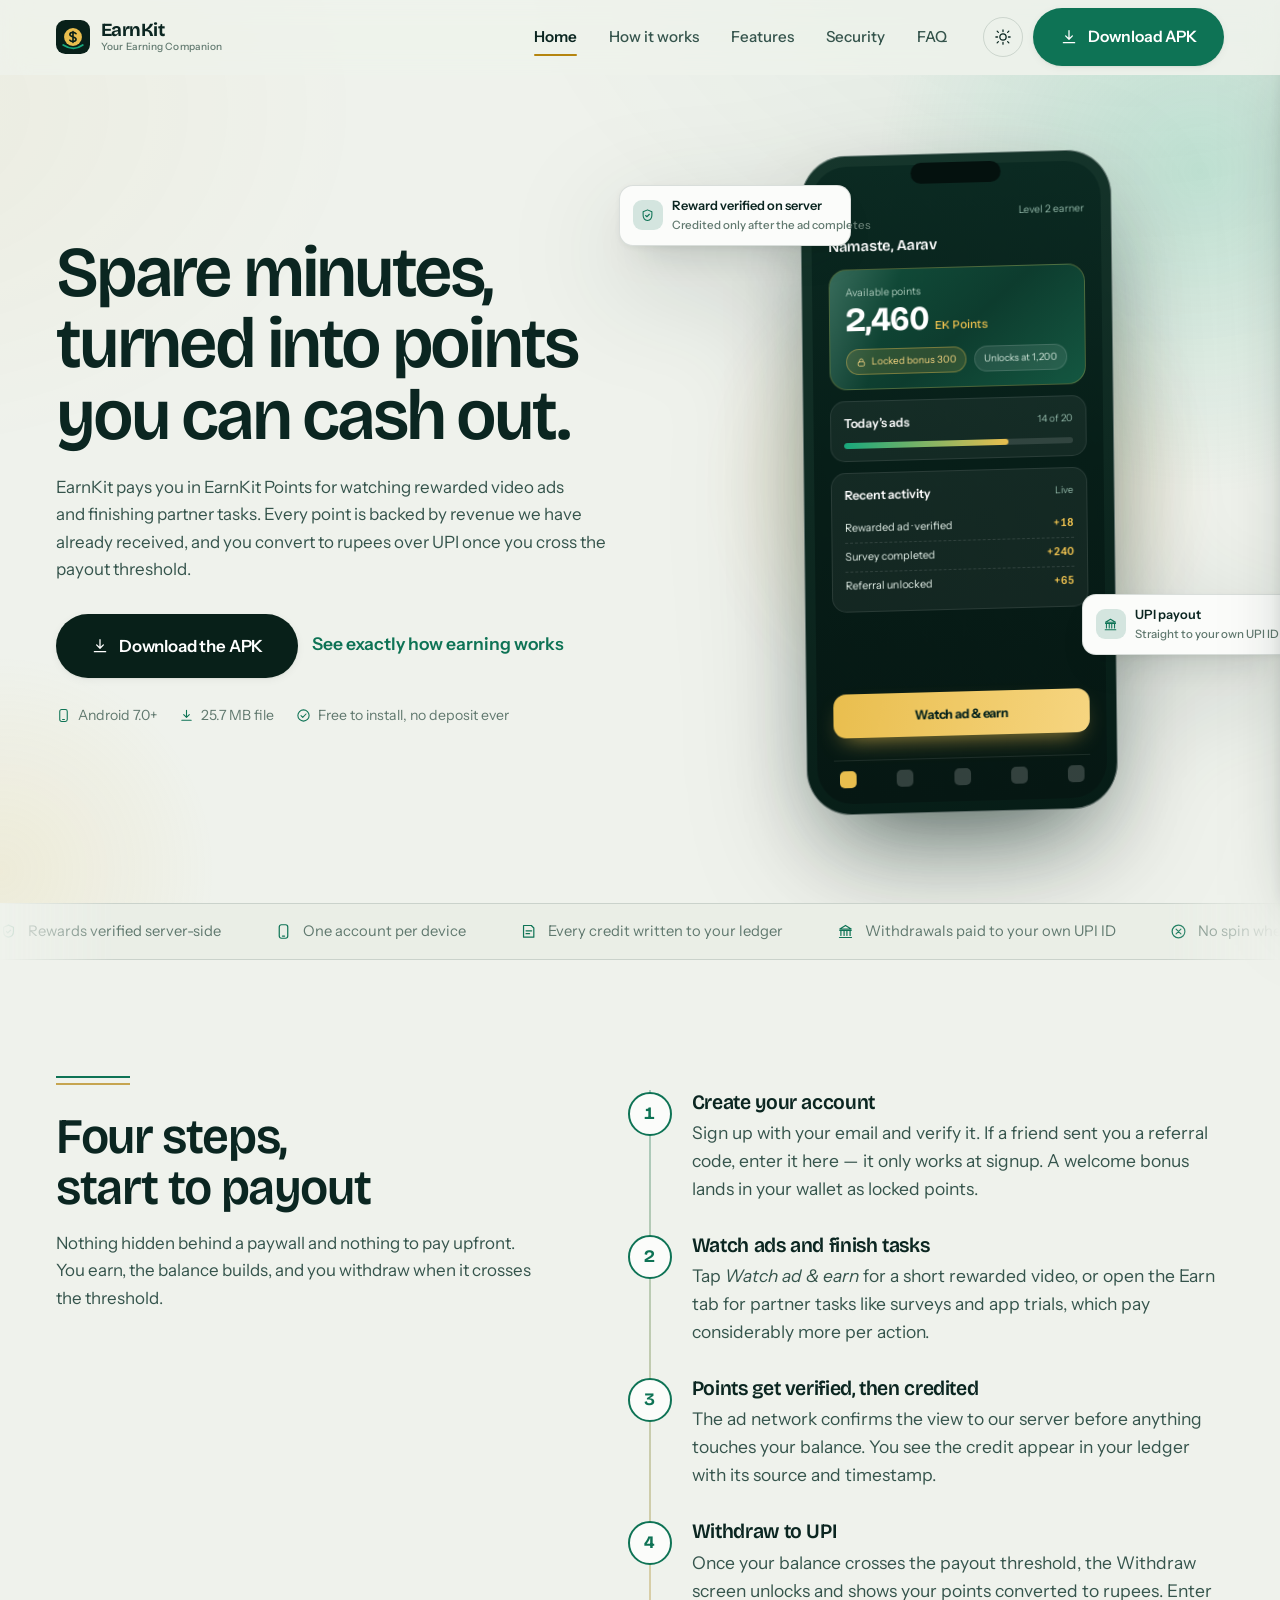
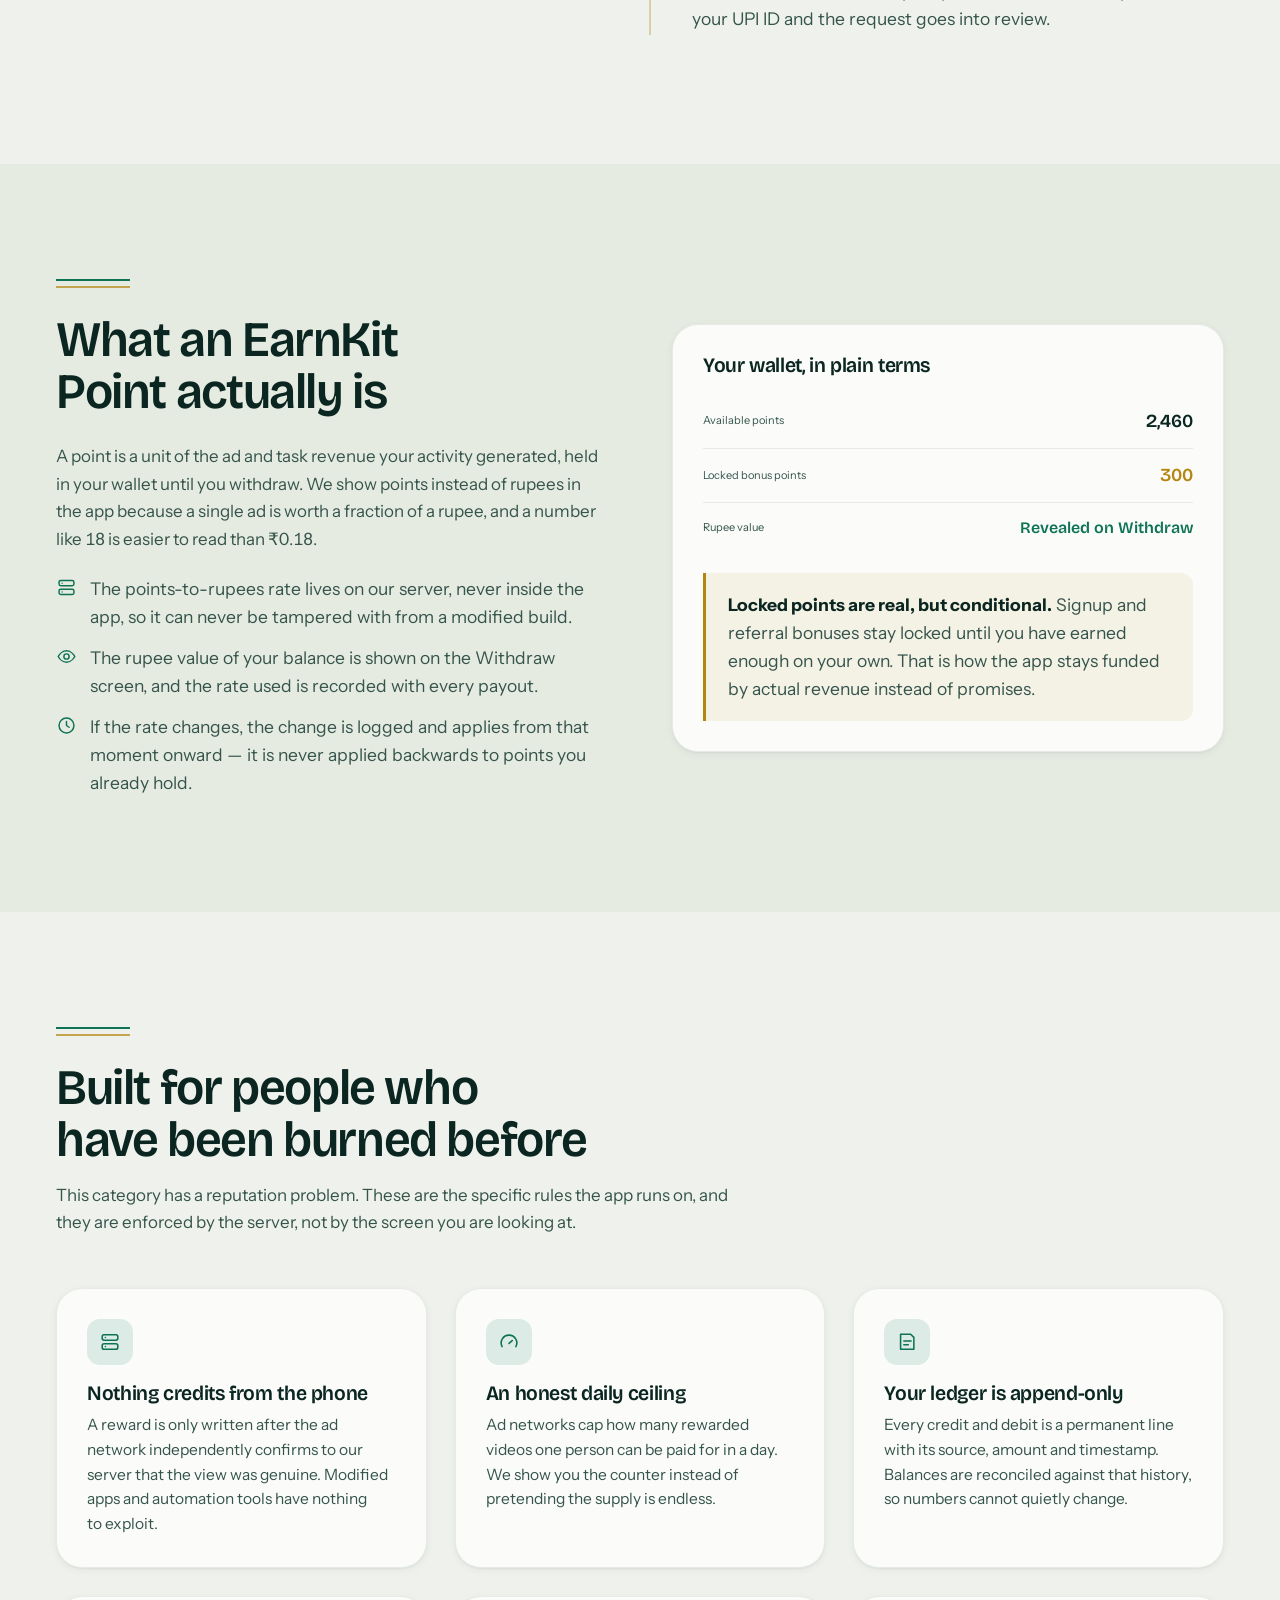
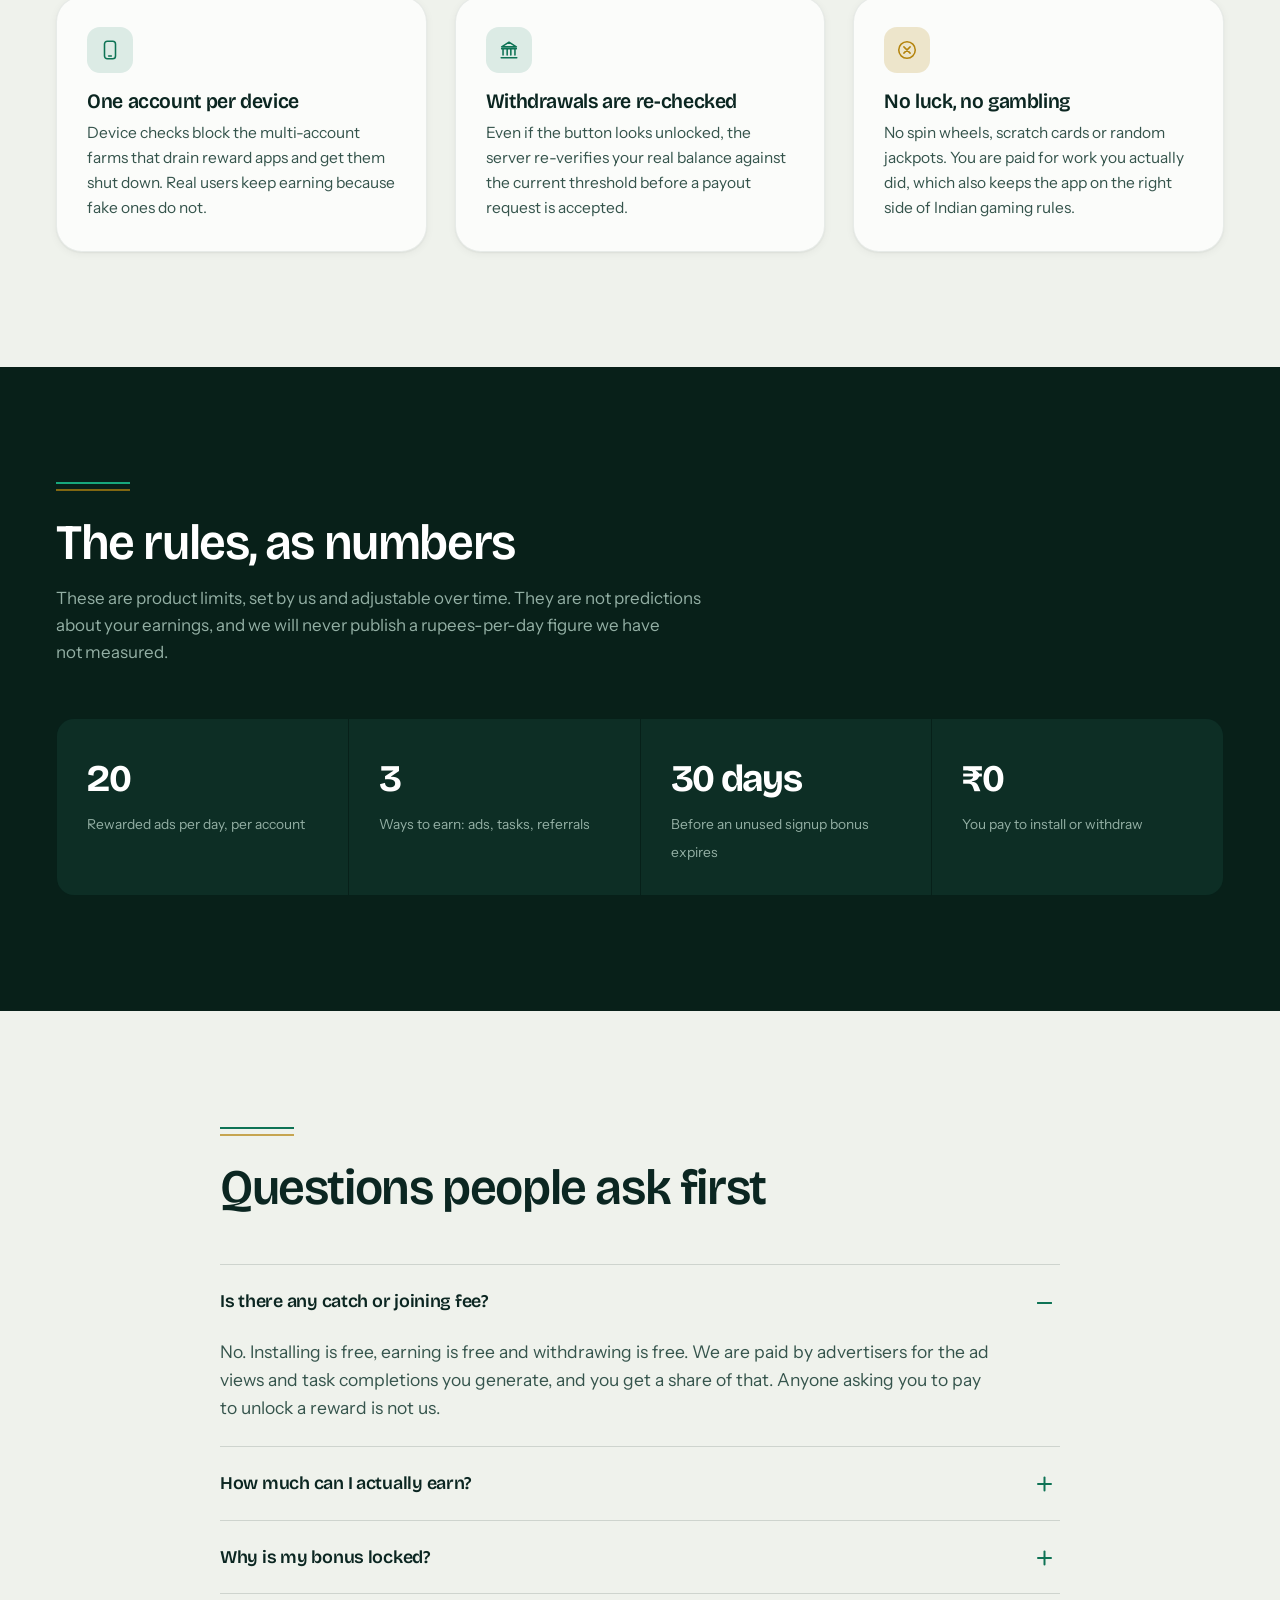
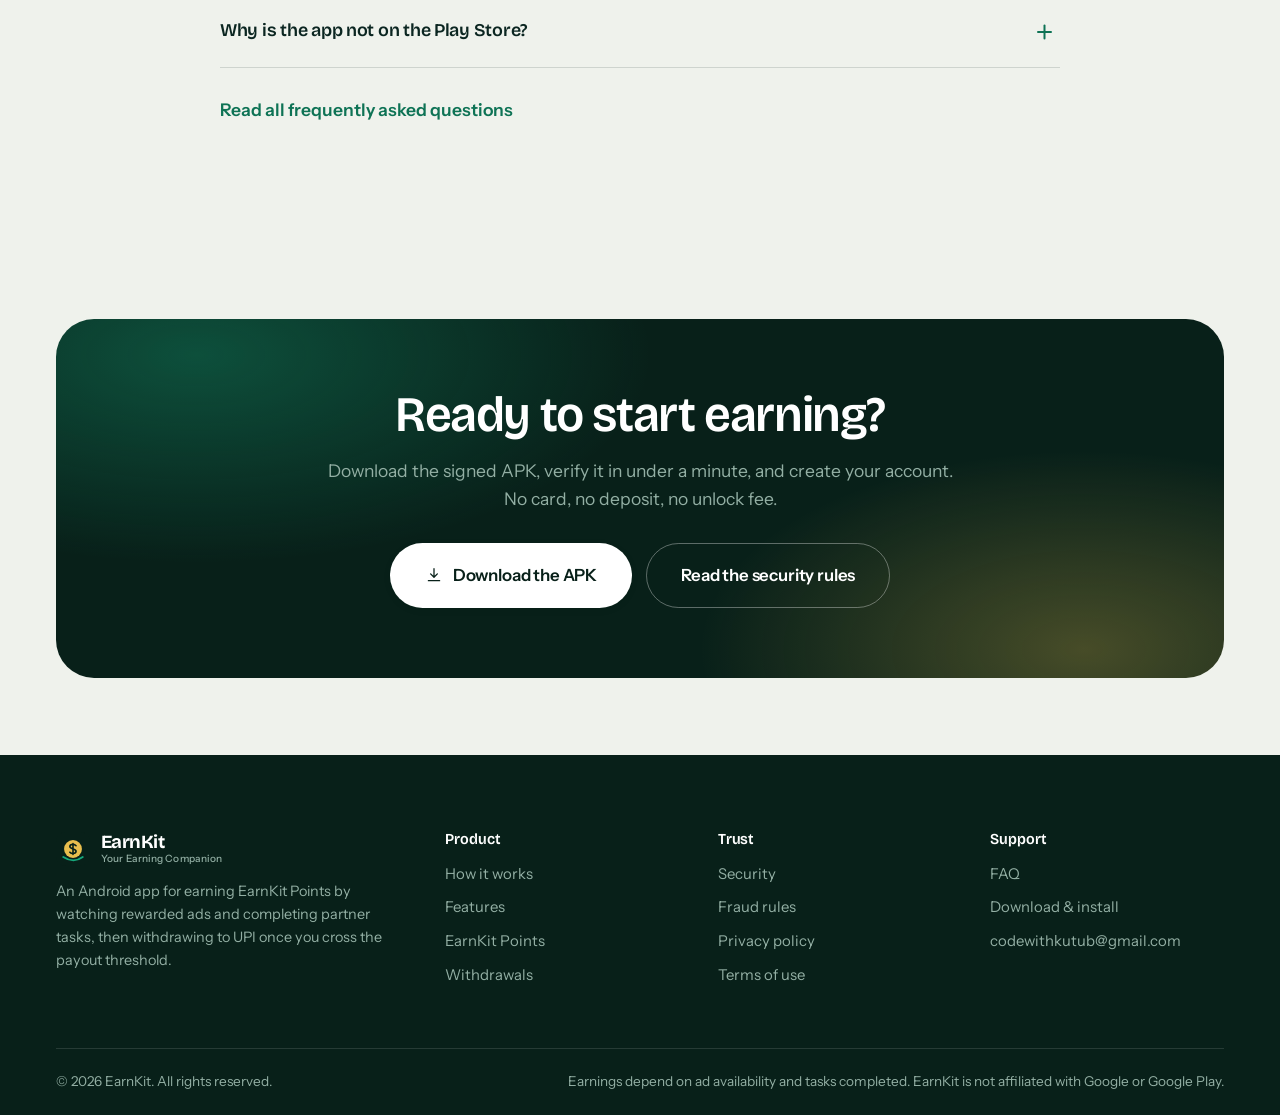
==== commit 8a7ee795: "Link download page to APK, add app-ads.txt, fix content" ====
--- a/index.html
+++ b/index.html
@@ -1,380 +1,575 @@
 <!doctype html>
 <html lang="en" data-theme="light">
+
 <head>
-<meta charset="utf-8">
-<meta name="viewport" content="width=device-width, initial-scale=1, viewport-fit=cover">
-<title>EarnKit: Your Earning Companion — earn points from ads and tasks, withdraw to UPI</title>
-<meta name="description" content="Watch rewarded ads and complete partner tasks to earn EarnKit Points, then withdraw to UPI. Server-verified rewards, an open ledger, and no deposits ever.">
-<meta name="theme-color" content="#082019">
-<meta name="robots" content="index,follow,max-image-preview:large">
-<meta name="color-scheme" content="light dark">
-<link rel="canonical" href="https://earnkit.app/">
-<meta property="og:type" content="website">
-<meta property="og:site_name" content="EarnKit">
-<meta property="og:title" content="EarnKit: Your Earning Companion — earn points from ads and tasks, withdraw to UPI">
-<meta property="og:description" content="Watch rewarded ads and complete partner tasks to earn EarnKit Points, then withdraw to UPI. Server-verified rewards, an open ledger, and no deposits ever.">
-<meta property="og:image" content="https://earnkit.app/assets/img/og-cover.svg">
-<meta name="twitter:card" content="summary_large_image">
-<link rel="manifest" href="site.webmanifest">
-<link rel="icon" href="assets/img/favicon.svg" type="image/svg+xml">
-<link rel="apple-touch-icon" href="assets/img/favicon.svg">
-<link rel="preconnect" href="https://fonts.googleapis.com">
-<link rel="preconnect" href="https://fonts.gstatic.com" crossorigin>
-<link href="https://fonts.googleapis.com/css2?family=Bricolage+Grotesque:opsz,wdth,wght@12..96,75..100,400..800&family=Instrument+Sans:ital,wght@0,400..700;1,400&display=swap" rel="stylesheet">
-<link rel="stylesheet" href="assets/css/site.css">
-<script>
-  // Set theme before first paint so there is no flash.
-  try { var t = localStorage.getItem('eg-theme');
-        if (!t) t = 'light';
-        document.documentElement.setAttribute('data-theme', t); } catch (e) {}
-</script>
-<script type="application/ld+json">
+  <meta charset="utf-8">
+  <meta name="viewport" content="width=device-width, initial-scale=1, viewport-fit=cover">
+  <title>EarnKit: Your Earning Companion — earn points from ads and tasks, withdraw to UPI</title>
+  <meta name="description"
+    content="Watch rewarded ads and complete partner tasks to earn EarnKit Points, then withdraw to UPI. Server-verified rewards, an open ledger, and no deposits ever.">
+  <meta name="theme-color" content="#082019">
+  <meta name="robots" content="index,follow,max-image-preview:large">
+  <meta name="color-scheme" content="light dark">
+  <link rel="canonical" href="https://earnkit-site.vercel.app/">
+  <meta property="og:type" content="website">
+  <meta property="og:site_name" content="EarnKit">
+  <meta property="og:title" content="EarnKit: Your Earning Companion — earn points from ads and tasks, withdraw to UPI">
+  <meta property="og:description"
+    content="Watch rewarded ads and complete partner tasks to earn EarnKit Points, then withdraw to UPI. Server-verified rewards, an open ledger, and no deposits ever.">
+  <meta property="og:image" content="https://earnkit-site.vercel.app/assets/img/og-cover.svg">
+  <meta name="twitter:card" content="summary_large_image">
+  <link rel="manifest" href="site.webmanifest">
+  <link rel="icon" href="assets/img/favicon.svg" type="image/svg+xml">
+  <link rel="apple-touch-icon" href="assets/img/favicon.svg">
+  <link rel="preconnect" href="https://fonts.googleapis.com">
+  <link rel="preconnect" href="https://fonts.gstatic.com" crossorigin>
+  <link
+    href="https://fonts.googleapis.com/css2?family=Bricolage+Grotesque:opsz,wdth,wght@12..96,75..100,400..800&family=Instrument+Sans:ital,wght@0,400..700;1,400&display=swap"
+    rel="stylesheet">
+  <link rel="stylesheet" href="assets/css/site.css">
+  <script>
+    // Set theme before first paint so there is no flash.
+    try {
+      var t = localStorage.getItem('eg-theme');
+      if (!t) t = 'light';
+      document.documentElement.setAttribute('data-theme', t);
+    } catch (e) { }
+  </script>
+  <script type="application/ld+json">
 {"@context":"https://schema.org","@type":"MobileApplication","name":"EarnKit",
- "operatingSystem":"Android","applicationCategory":"FinanceApplication",
+ "operatingSystem":"Android","applicationCategory":"LifestyleApplication",
  "offers":{"@type":"Offer","price":"0","priceCurrency":"INR"},
  "description":"Earn EarnKit Points by watching rewarded ads and completing partner tasks, then withdraw to UPI."}
 </script>
 </head>
+
 <body>
-<a class="skip" href="#main">Skip to content</a>
-<div class="prog" aria-hidden="true"></div>
-
-<header class="hdr">
-  <div class="wrap hdr__in">
-    <a class="brand" href="index.html" aria-label="EarnKit home"><svg class="brand__mark" viewBox="0 0 40 40" fill="none" aria-hidden="true">
-  <rect width="40" height="40" rx="11" fill="#082019"/>
-  <circle class="coin" cx="20" cy="20" r="10.5" fill="#E9BE4E"/>
-  <path d="M20 13.5v13M23.6 16.1c-.9-1-2.2-1.5-3.6-1.5-2.1 0-3.7 1.1-3.7 2.6 0 3.6 7.3 1.9 7.3 5.5 0 1.5-1.6 2.6-3.7 2.6-1.4 0-2.7-.5-3.6-1.5"
-        stroke="#082019" stroke-width="1.9" stroke-linecap="round"/>
-  <path d="M8.5 29.5c4 2.6 8 3.9 12 3.9s7.4-1.3 11-3.9" stroke="#17A87C" stroke-width="2.2" stroke-linecap="round"/>
-</svg><span>EarnKit<em>Your Earning Companion</em></span></a>
-    <nav class="nav" aria-label="Primary"><a href="index.html" aria-current="page">Home</a><a href="how-it-works.html">How it works</a><a href="features.html">Features</a><a href="security.html">Security</a><a href="faq.html">FAQ</a></nav>
-    <div class="hdr__actions">
-      <button class="tgl" type="button" aria-label="Switch theme"><svg class="sun" viewBox="0 0 24 24" fill="none" stroke="currentColor" stroke-width="1.7" stroke-linecap="round" stroke-linejoin="round" aria-hidden="true"><circle cx="12" cy="12" r="4.2"/><path d="M12 2.5v2.2M12 19.3v2.2M4.2 4.2l1.6 1.6M18.2 18.2l1.6 1.6M2.5 12h2.2M19.3 12h2.2M4.2 19.8l1.6-1.6M18.2 5.8l1.6-1.6"/></svg><svg class="moon" viewBox="0 0 24 24" fill="none" stroke="currentColor" stroke-width="1.7" stroke-linecap="round" stroke-linejoin="round" aria-hidden="true"><path d="M20 14.5A8.5 8.5 0 019.5 4a8.5 8.5 0 1010.5 10.5z"/></svg></button>
-      <a class="btn btn--emerald" href="download.html"><svg class="ico" viewBox="0 0 24 24" fill="none" stroke="currentColor" stroke-width="1.7" stroke-linecap="round" stroke-linejoin="round" aria-hidden="true"><path d="M12 3.5v11M7.5 10.5L12 15l4.5-4.5M4.5 19.5h15"/></svg> Download APK</a>
-      <button class="burger" type="button" aria-label="Menu" aria-expanded="false" aria-controls="drawer">
-        <span></span><span></span><span></span>
-      </button>
+  <a class="skip" href="#main">Skip to content</a>
+  <div class="prog" aria-hidden="true"></div>
+
+  <header class="hdr">
+    <div class="wrap hdr__in">
+      <a class="brand" href="index.html" aria-label="EarnKit home"><svg class="brand__mark" viewBox="0 0 40 40"
+          fill="none" aria-hidden="true">
+          <rect width="40" height="40" rx="11" fill="#082019" />
+          <circle class="coin" cx="20" cy="20" r="10.5" fill="#E9BE4E" />
+          <path
+            d="M20 13.5v13M23.6 16.1c-.9-1-2.2-1.5-3.6-1.5-2.1 0-3.7 1.1-3.7 2.6 0 3.6 7.3 1.9 7.3 5.5 0 1.5-1.6 2.6-3.7 2.6-1.4 0-2.7-.5-3.6-1.5"
+            stroke="#082019" stroke-width="1.9" stroke-linecap="round" />
+          <path d="M8.5 29.5c4 2.6 8 3.9 12 3.9s7.4-1.3 11-3.9" stroke="#17A87C" stroke-width="2.2"
+            stroke-linecap="round" />
+        </svg><span>EarnKit<em>Your Earning Companion</em></span></a>
+      <nav class="nav" aria-label="Primary"><a href="index.html" aria-current="page">Home</a><a
+          href="how-it-works.html">How it works</a><a href="features.html">Features</a><a
+          href="security.html">Security</a><a href="faq.html">FAQ</a></nav>
+      <div class="hdr__actions">
+        <button class="tgl" type="button" aria-label="Switch theme"><svg class="sun" viewBox="0 0 24 24" fill="none"
+            stroke="currentColor" stroke-width="1.7" stroke-linecap="round" stroke-linejoin="round" aria-hidden="true">
+            <circle cx="12" cy="12" r="4.2" />
+            <path
+              d="M12 2.5v2.2M12 19.3v2.2M4.2 4.2l1.6 1.6M18.2 18.2l1.6 1.6M2.5 12h2.2M19.3 12h2.2M4.2 19.8l1.6-1.6M18.2 5.8l1.6-1.6" />
+          </svg><svg class="moon" viewBox="0 0 24 24" fill="none" stroke="currentColor" stroke-width="1.7"
+            stroke-linecap="round" stroke-linejoin="round" aria-hidden="true">
+            <path d="M20 14.5A8.5 8.5 0 019.5 4a8.5 8.5 0 1010.5 10.5z" />
+          </svg></button>
+        <a class="btn btn--emerald" href="download.html"><svg class="ico" viewBox="0 0 24 24" fill="none"
+            stroke="currentColor" stroke-width="1.7" stroke-linecap="round" stroke-linejoin="round" aria-hidden="true">
+            <path d="M12 3.5v11M7.5 10.5L12 15l4.5-4.5M4.5 19.5h15" />
+          </svg> Download APK</a>
+        <button class="burger" type="button" aria-label="Menu" aria-expanded="false" aria-controls="drawer">
+          <span></span><span></span><span></span>
+        </button>
+      </div>
     </div>
-  </div>
-</header>
-
-<div class="scrim" aria-hidden="true"></div>
-<aside class="drawer" id="drawer" aria-label="Mobile navigation">
-  <a href="index.html" aria-current="page">Home</a>
-  <a href="how-it-works.html">How it works</a>
-  <a href="features.html">Features</a>
-  <a href="security.html">Security</a>
-  <a href="faq.html">FAQ</a>
-  <a href="download.html">Download</a>
-  <a class="btn btn--emerald btn--block" href="download.html">Download APK</a>
-</aside>
-
-<main id="main">
-
-<section class="hero">
-  <div class="wrap hero__grid">
-    <div>
-      <h1 class="reveal-line">
-        <span class="ln"><span>Spare minutes,</span></span>
-        <span class="ln"><span style="animation-delay:.09s">turned into points</span></span>
-        <span class="ln"><span style="animation-delay:.18s">you can cash out.</span></span>
-      </h1>
-      <p class="lede hero__lede fade-up" style="animation-delay:.42s">
-        EarnKit pays you in EarnKit Points for watching rewarded video ads and finishing partner
-        tasks. Every point is backed by revenue we have already received, and you convert to
-        rupees over UPI once you cross the payout threshold.
-      </p>
-      <div class="hero__cta fade-up" style="animation-delay:.52s">
-        <a class="btn btn--lg" href="download.html"><svg class="ico" viewBox="0 0 24 24" fill="none" stroke="currentColor" stroke-width="1.7" stroke-linecap="round" stroke-linejoin="round" aria-hidden="true"><path d="M12 3.5v11M7.5 10.5L12 15l4.5-4.5M4.5 19.5h15"/></svg> Download the APK</a>
-        <a class="linkline" href="how-it-works.html">See exactly how earning works</a>
-      </div>
-      <div class="hero__meta fade-up" style="animation-delay:.6s">
-        <span><svg class="ico" viewBox="0 0 24 24" fill="none" stroke="currentColor" stroke-width="1.7" stroke-linecap="round" stroke-linejoin="round" aria-hidden="true"><rect x="6" y="2.5" width="12" height="19" rx="3"/><path d="M10.5 18.5h3"/></svg> Android 7.0+</span>
-        <span><svg class="ico" viewBox="0 0 24 24" fill="none" stroke="currentColor" stroke-width="1.7" stroke-linecap="round" stroke-linejoin="round" aria-hidden="true"><path d="M12 3.5v11M7.5 10.5L12 15l4.5-4.5M4.5 19.5h15"/></svg> 18.4 MB file</span>
-        <span><svg class="ico" viewBox="0 0 24 24" fill="none" stroke="currentColor" stroke-width="1.7" stroke-linecap="round" stroke-linejoin="round" aria-hidden="true"><circle cx="12" cy="12" r="9"/><path d="M8 12.3l2.8 2.7L16 9.6"/></svg> Free to install, no deposit ever</span>
+  </header>
+
+  <div class="scrim" aria-hidden="true"></div>
+  <aside class="drawer" id="drawer" aria-label="Mobile navigation">
+    <a href="index.html" aria-current="page">Home</a>
+    <a href="how-it-works.html">How it works</a>
+    <a href="features.html">Features</a>
+    <a href="security.html">Security</a>
+    <a href="faq.html">FAQ</a>
+    <a href="download.html">Download</a>
+    <a class="btn btn--emerald btn--block" href="download.html">Download APK</a>
+  </aside>
+
+  <main id="main">
+
+    <section class="hero">
+      <div class="wrap hero__grid">
+        <div>
+          <h1 class="reveal-line">
+            <span class="ln"><span>Spare minutes,</span></span>
+            <span class="ln"><span style="animation-delay:.09s">turned into points</span></span>
+            <span class="ln"><span style="animation-delay:.18s">you can cash out.</span></span>
+          </h1>
+          <p class="lede hero__lede fade-up" style="animation-delay:.42s">
+            EarnKit pays you in EarnKit Points for watching rewarded video ads and finishing partner
+            tasks. Every point is backed by revenue we have already received, and you convert to
+            rupees over UPI once you cross the payout threshold.
+          </p>
+          <div class="hero__cta fade-up" style="animation-delay:.52s">
+            <a class="btn btn--lg" href="download.html"><svg class="ico" viewBox="0 0 24 24" fill="none"
+                stroke="currentColor" stroke-width="1.7" stroke-linecap="round" stroke-linejoin="round"
+                aria-hidden="true">
+                <path d="M12 3.5v11M7.5 10.5L12 15l4.5-4.5M4.5 19.5h15" />
+              </svg> Download the APK</a>
+            <a class="linkline" href="how-it-works.html">See exactly how earning works</a>
+          </div>
+          <div class="hero__meta fade-up" style="animation-delay:.6s">
+            <span><svg class="ico" viewBox="0 0 24 24" fill="none" stroke="currentColor" stroke-width="1.7"
+                stroke-linecap="round" stroke-linejoin="round" aria-hidden="true">
+                <rect x="6" y="2.5" width="12" height="19" rx="3" />
+                <path d="M10.5 18.5h3" />
+              </svg> Android 7.0+</span>
+            <span><svg class="ico" viewBox="0 0 24 24" fill="none" stroke="currentColor" stroke-width="1.7"
+                stroke-linecap="round" stroke-linejoin="round" aria-hidden="true">
+                <path d="M12 3.5v11M7.5 10.5L12 15l4.5-4.5M4.5 19.5h15" />
+              </svg> 25.7 MB file</span>
+            <span><svg class="ico" viewBox="0 0 24 24" fill="none" stroke="currentColor" stroke-width="1.7"
+                stroke-linecap="round" stroke-linejoin="round" aria-hidden="true">
+                <circle cx="12" cy="12" r="9" />
+                <path d="M8 12.3l2.8 2.7L16 9.6" />
+              </svg> Free to install, no deposit ever</span>
+          </div>
+        </div>
+
+        <div class="phone-stage">
+          <div class="phone-holder">
+            <div class="phone" role="img"
+              aria-label="EarnKit home screen showing a points balance, a locked signup bonus and the daily ad counter">
+              <div class="phone__notch"></div>
+              <div class="phone__screen">
+                <div class="scr">
+                  <div class="scr__top"><span>9:41</span><span>Level 2 earner</span></div>
+                  <div class="scr__hi">Namaste, Aarav</div>
+
+                  <div class="balcard">
+                    <div class="balcard__lbl">Available points</div>
+                    <div class="balcard__val"><span data-ticker="2460">2,460</span><small>EK Points</small></div>
+                    <div class="balcard__row">
+                      <span class="chip chip--gold"><svg class="ico" viewBox="0 0 24 24" fill="none"
+                          stroke="currentColor" stroke-width="1.7" stroke-linecap="round" stroke-linejoin="round"
+                          aria-hidden="true">
+                          <rect x="5" y="10.5" width="14" height="9.5" rx="2.5" />
+                          <path d="M8.2 10.5V8a3.8 3.8 0 017.6 0v2.5" />
+                        </svg> Locked bonus 300</span>
+                      <span class="chip">Unlocks at 1,200</span>
+                    </div>
+                  </div>
+
+                  <div class="tile">
+                    <div class="tile__hd"><b>Today&rsquo;s ads</b><span>14 of 20</span></div>
+                    <div class="bar"><i></i></div>
+                  </div>
+
+                  <div class="tile">
+                    <div class="tile__hd"><b>Recent activity</b><span>Live</span></div>
+                    <div class="ledgerline"><span>Rewarded ad &middot; verified</span><b>+18</b></div>
+                    <div class="ledgerline"><span>Survey completed</span><b>+240</b></div>
+                    <div class="ledgerline"><span>Referral unlocked</span><b>+65</b></div>
+                  </div>
+
+                  <div class="scr__btn">Watch ad &amp; earn</div>
+                  <div class="scr__nav"><i></i><i></i><i></i><i></i><i></i></div>
+                </div>
+              </div>
+            </div>
+            <div class="fchip fchip--a fchip--float">
+              <span class="fchip__dot"><svg class="ico" viewBox="0 0 24 24" fill="none" stroke="currentColor"
+                  stroke-width="1.7" stroke-linecap="round" stroke-linejoin="round" aria-hidden="true">
+                  <path d="M12 3l7 3v5.5c0 4.2-2.9 7.8-7 8.5-4.1-.7-7-4.3-7-8.5V6l7-3z" />
+                  <path d="M9 12l2 2 4-4" />
+                </svg></span>
+              <span>Reward verified on server<small>Credited only after the ad completes</small></span>
+            </div>
+            <div class="fchip fchip--b fchip--float">
+              <span class="fchip__dot"><svg class="ico" viewBox="0 0 24 24" fill="none" stroke="currentColor"
+                  stroke-width="1.7" stroke-linecap="round" stroke-linejoin="round" aria-hidden="true">
+                  <path d="M4 10.5h16M5.5 10.5v7M10 10.5v7M14 10.5v7M18.5 10.5v7M3.5 20.5h17M12 3.5l8 5H4l8-5z" />
+                </svg></span>
+              <span>UPI payout<small>Straight to your own UPI ID</small></span>
+            </div>
+          </div>
+        </div>
+      </div>
+    </section>
+
+    <div class="mq" aria-hidden="true">
+      <div class="mq__track">
+        <span><svg class="ico" viewBox="0 0 24 24" fill="none" stroke="currentColor" stroke-width="1.7"
+            stroke-linecap="round" stroke-linejoin="round" aria-hidden="true">
+            <path d="M12 3l7 3v5.5c0 4.2-2.9 7.8-7 8.5-4.1-.7-7-4.3-7-8.5V6l7-3z" />
+            <path d="M9 12l2 2 4-4" />
+          </svg> Rewards verified server-side</span>
+        <span><svg class="ico" viewBox="0 0 24 24" fill="none" stroke="currentColor" stroke-width="1.7"
+            stroke-linecap="round" stroke-linejoin="round" aria-hidden="true">
+            <rect x="6" y="2.5" width="12" height="19" rx="3" />
+            <path d="M10.5 18.5h3" />
+          </svg> One account per device</span>
+        <span><svg class="ico" viewBox="0 0 24 24" fill="none" stroke="currentColor" stroke-width="1.7"
+            stroke-linecap="round" stroke-linejoin="round" aria-hidden="true">
+            <path d="M5 3.5h11l3.5 3.5v13H5z" />
+            <path d="M8.5 11h8M8.5 15h5" />
+          </svg> Every credit written to your ledger</span>
+        <span><svg class="ico" viewBox="0 0 24 24" fill="none" stroke="currentColor" stroke-width="1.7"
+            stroke-linecap="round" stroke-linejoin="round" aria-hidden="true">
+            <path d="M4 10.5h16M5.5 10.5v7M10 10.5v7M14 10.5v7M18.5 10.5v7M3.5 20.5h17M12 3.5l8 5H4l8-5z" />
+          </svg> Withdrawals paid to your own UPI ID</span>
+        <span><svg class="ico" viewBox="0 0 24 24" fill="none" stroke="currentColor" stroke-width="1.7"
+            stroke-linecap="round" stroke-linejoin="round" aria-hidden="true">
+            <circle cx="12" cy="12" r="9" />
+            <path d="M8.6 8.6l6.8 6.8M15.4 8.6l-6.8 6.8" />
+          </svg> No spin wheels, no lottery mechanics</span>
+        <span><svg class="ico" viewBox="0 0 24 24" fill="none" stroke="currentColor" stroke-width="1.7"
+            stroke-linecap="round" stroke-linejoin="round" aria-hidden="true">
+            <path d="M12 3l7 3v5.5c0 4.2-2.9 7.8-7 8.5-4.1-.7-7-4.3-7-8.5V6l7-3z" />
+            <path d="M9 12l2 2 4-4" />
+          </svg> Rewards verified server-side</span>
+        <span><svg class="ico" viewBox="0 0 24 24" fill="none" stroke="currentColor" stroke-width="1.7"
+            stroke-linecap="round" stroke-linejoin="round" aria-hidden="true">
+            <rect x="6" y="2.5" width="12" height="19" rx="3" />
+            <path d="M10.5 18.5h3" />
+          </svg> One account per device</span>
+        <span><svg class="ico" viewBox="0 0 24 24" fill="none" stroke="currentColor" stroke-width="1.7"
+            stroke-linecap="round" stroke-linejoin="round" aria-hidden="true">
+            <path d="M5 3.5h11l3.5 3.5v13H5z" />
+            <path d="M8.5 11h8M8.5 15h5" />
+          </svg> Every credit written to your ledger</span>
+        <span><svg class="ico" viewBox="0 0 24 24" fill="none" stroke="currentColor" stroke-width="1.7"
+            stroke-linecap="round" stroke-linejoin="round" aria-hidden="true">
+            <path d="M4 10.5h16M5.5 10.5v7M10 10.5v7M14 10.5v7M18.5 10.5v7M3.5 20.5h17M12 3.5l8 5H4l8-5z" />
+          </svg> Withdrawals paid to your own UPI ID</span>
+        <span><svg class="ico" viewBox="0 0 24 24" fill="none" stroke="currentColor" stroke-width="1.7"
+            stroke-linecap="round" stroke-linejoin="round" aria-hidden="true">
+            <circle cx="12" cy="12" r="9" />
+            <path d="M8.6 8.6l6.8 6.8M15.4 8.6l-6.8 6.8" />
+          </svg> No spin wheels, no lottery mechanics</span>
       </div>
     </div>
-    
-<div class="phone-stage">
-  <div class="phone-holder">
-  <div class="phone" role="img" aria-label="EarnKit home screen showing a points balance, a locked signup bonus and the daily ad counter">
-    <div class="phone__notch"></div>
-    <div class="phone__screen">
-      <div class="scr">
-        <div class="scr__top"><span>9:41</span><span>Level 2 earner</span></div>
-        <div class="scr__hi">Namaste, Aarav</div>
-
-        <div class="balcard">
-          <div class="balcard__lbl">Available points</div>
-          <div class="balcard__val"><span data-ticker="2460">2,460</span><small>EK Points</small></div>
-          <div class="balcard__row">
-            <span class="chip chip--gold"><svg class="ico" viewBox="0 0 24 24" fill="none" stroke="currentColor" stroke-width="1.7" stroke-linecap="round" stroke-linejoin="round" aria-hidden="true"><rect x="5" y="10.5" width="14" height="9.5" rx="2.5"/><path d="M8.2 10.5V8a3.8 3.8 0 017.6 0v2.5"/></svg> Locked bonus 300</span>
-            <span class="chip">Unlocks at 1,200</span>
-          </div>
-        </div>
-
-        <div class="tile">
-          <div class="tile__hd"><b>Today&rsquo;s ads</b><span>14 of 20</span></div>
-          <div class="bar"><i></i></div>
-        </div>
-
-        <div class="tile">
-          <div class="tile__hd"><b>Recent activity</b><span>Live</span></div>
-          <div class="ledgerline"><span>Rewarded ad &middot; verified</span><b>+18</b></div>
-          <div class="ledgerline"><span>Survey completed</span><b>+240</b></div>
-          <div class="ledgerline"><span>Referral unlocked</span><b>+65</b></div>
-        </div>
-
-        <div class="scr__btn">Watch ad &amp; earn</div>
-        <div class="scr__nav"><i></i><i></i><i></i><i></i><i></i></div>
+
+    <section>
+      <div class="wrap">
+        <div class="split">
+          <div class="head r">
+            <div class="rule"></div>
+            <h2>Four steps, start to payout</h2>
+            <p class="lede">Nothing hidden behind a paywall and nothing to pay upfront. You earn, the
+              balance builds, and you withdraw when it crosses the threshold.</p>
+          </div>
+          <div class="rail">
+            <div class="step r">
+              <div class="step__dot">1</div>
+              <div>
+                <h3>Create your account</h3>
+                <p>Sign up with your email and verify it. If a friend sent you a referral code, enter it
+                  here &mdash; it only works at signup. A welcome bonus lands in your wallet as locked points.</p>
+              </div>
+            </div>
+            <div class="step r" data-d="1">
+              <div class="step__dot">2</div>
+              <div>
+                <h3>Watch ads and finish tasks</h3>
+                <p>Tap <em>Watch ad &amp; earn</em> for a short rewarded video, or open the Earn tab for
+                  partner tasks like surveys and app trials, which pay considerably more per action.</p>
+              </div>
+            </div>
+            <div class="step r" data-d="2">
+              <div class="step__dot">3</div>
+              <div>
+                <h3>Points get verified, then credited</h3>
+                <p>The ad network confirms the view to our server before anything touches your balance.
+                  You see the credit appear in your ledger with its source and timestamp.</p>
+              </div>
+            </div>
+            <div class="step r" data-d="3">
+              <div class="step__dot">4</div>
+              <div>
+                <h3>Withdraw to UPI</h3>
+                <p>Once your balance crosses the payout threshold, the Withdraw screen unlocks and shows
+                  your points converted to rupees. Enter your UPI ID and the request goes into review.</p>
+              </div>
+            </div>
+          </div>
+        </div>
+      </div>
+    </section>
+
+    <section class="band--paper2" id="points">
+      <div class="wrap">
+        <div class="grid g2" style="align-items:center;gap:clamp(30px,5vw,70px)">
+          <div class="r">
+            <div class="head" style="margin-bottom:26px">
+              <div class="rule"></div>
+              <h2>What an EarnKit Point actually is</h2>
+            </div>
+            <p class="lede" style="margin-bottom:22px">A point is a unit of the ad and task revenue
+              your activity generated, held in your wallet until you withdraw. We show points instead of
+              rupees in the app because a single ad is worth a fraction of a rupee, and a number like
+              <span class="num">18</span> is easier to read than <span class="num">&#8377;0.18</span>.
+            </p>
+            <ul class="ticks">
+              <li><svg class="ico" viewBox="0 0 24 24" fill="none" stroke="currentColor" stroke-width="1.7"
+                  stroke-linecap="round" stroke-linejoin="round" aria-hidden="true">
+                  <rect x="3.5" y="4" width="17" height="6" rx="2" />
+                  <rect x="3.5" y="14" width="17" height="6" rx="2" />
+                  <path d="M7 7h.01M7 17h.01" />
+                </svg><span>The points-to-rupees rate lives on our server, never inside the app, so it can never be
+                  tampered with from a modified build.</span></li>
+              <li><svg class="ico" viewBox="0 0 24 24" fill="none" stroke="currentColor" stroke-width="1.7"
+                  stroke-linecap="round" stroke-linejoin="round" aria-hidden="true">
+                  <path d="M2.5 12S6 5.5 12 5.5 21.5 12 21.5 12 18 18.5 12 18.5 2.5 12 2.5 12z" />
+                  <circle cx="12" cy="12" r="3" />
+                </svg><span>The rupee value of your balance is shown on the Withdraw screen, and the rate used is
+                  recorded with every payout.</span></li>
+              <li><svg class="ico" viewBox="0 0 24 24" fill="none" stroke="currentColor" stroke-width="1.7"
+                  stroke-linecap="round" stroke-linejoin="round" aria-hidden="true">
+                  <circle cx="12" cy="12" r="8.5" />
+                  <path d="M12 7.5V12l3 2" />
+                </svg><span>If the rate changes, the change is logged and applies from that moment onward &mdash; it is
+                  never applied backwards to points you already hold.</span></li>
+            </ul>
+          </div>
+          <div class="r" data-d="1">
+            <div class="card">
+              <h3 style="margin-bottom:18px">Your wallet, in plain terms</h3>
+              <div class="ledgerline"
+                style="color:var(--ink-2);border:0;padding:12px 0;border-bottom:1px solid var(--line-soft);display:flex;justify-content:space-between">
+                <span>Available points</span><b class="num"
+                  style="color:var(--ink);font-family:var(--display);font-size:1.15rem">2,460</b>
+              </div>
+              <div class="ledgerline"
+                style="color:var(--ink-2);border:0;padding:12px 0;border-bottom:1px solid var(--line-soft);display:flex;justify-content:space-between">
+                <span>Locked bonus points</span><b class="num"
+                  style="color:var(--gold);font-family:var(--display);font-size:1.15rem">300</b>
+              </div>
+              <div class="ledgerline"
+                style="color:var(--ink-2);border:0;padding:12px 0;display:flex;justify-content:space-between">
+                <span>Rupee value</span><b
+                  style="color:var(--emerald);font-family:var(--display);font-size:1rem;font-weight:600">Revealed on
+                  Withdraw</b>
+              </div>
+              <div class="note" style="margin-top:20px">
+                <b>Locked points are real, but conditional.</b> Signup and referral bonuses stay locked
+                until you have earned enough on your own. That is how the app stays funded by actual
+                revenue instead of promises.
+              </div>
+            </div>
+          </div>
+        </div>
+      </div>
+    </section>
+
+    <section>
+      <div class="wrap">
+        <div class="head r">
+          <div class="rule"></div>
+          <h2>Built for people who have been burned before</h2>
+          <p class="lede">This category has a reputation problem. These are the specific rules the app
+            runs on, and they are enforced by the server, not by the screen you are looking at.</p>
+        </div>
+        <div class="grid g3">
+          <article class="card card--lift r">
+            <div class="card__ico"><svg class="ico" viewBox="0 0 24 24" fill="none" stroke="currentColor"
+                stroke-width="1.7" stroke-linecap="round" stroke-linejoin="round" aria-hidden="true">
+                <rect x="3.5" y="4" width="17" height="6" rx="2" />
+                <rect x="3.5" y="14" width="17" height="6" rx="2" />
+                <path d="M7 7h.01M7 17h.01" />
+              </svg></div>
+            <h3>Nothing credits from the phone</h3>
+            <p>A reward is only written after the ad network independently confirms to our server that
+              the view was genuine. Modified apps and automation tools have nothing to exploit.</p>
+          </article>
+          <article class="card card--lift r" data-d="1">
+            <div class="card__ico"><svg class="ico" viewBox="0 0 24 24" fill="none" stroke="currentColor"
+                stroke-width="1.7" stroke-linecap="round" stroke-linejoin="round" aria-hidden="true">
+                <path d="M4.5 17a8.5 8.5 0 1115 0" />
+                <path d="M12 13.5l3.5-3" />
+              </svg></div>
+            <h3>An honest daily ceiling</h3>
+            <p>Ad networks cap how many rewarded videos one person can be paid for in a day. We show you
+              the counter instead of pretending the supply is endless.</p>
+          </article>
+          <article class="card card--lift r" data-d="2">
+            <div class="card__ico"><svg class="ico" viewBox="0 0 24 24" fill="none" stroke="currentColor"
+                stroke-width="1.7" stroke-linecap="round" stroke-linejoin="round" aria-hidden="true">
+                <path d="M5 3.5h11l3.5 3.5v13H5z" />
+                <path d="M8.5 11h8M8.5 15h5" />
+              </svg></div>
+            <h3>Your ledger is append-only</h3>
+            <p>Every credit and debit is a permanent line with its source, amount and timestamp. Balances
+              are reconciled against that history, so numbers cannot quietly change.</p>
+          </article>
+          <article class="card card--lift r" data-d="1">
+            <div class="card__ico"><svg class="ico" viewBox="0 0 24 24" fill="none" stroke="currentColor"
+                stroke-width="1.7" stroke-linecap="round" stroke-linejoin="round" aria-hidden="true">
+                <rect x="6" y="2.5" width="12" height="19" rx="3" />
+                <path d="M10.5 18.5h3" />
+              </svg></div>
+            <h3>One account per device</h3>
+            <p>Device checks block the multi-account farms that drain reward apps and get them shut down.
+              Real users keep earning because fake ones do not.</p>
+          </article>
+          <article class="card card--lift r" data-d="2">
+            <div class="card__ico"><svg class="ico" viewBox="0 0 24 24" fill="none" stroke="currentColor"
+                stroke-width="1.7" stroke-linecap="round" stroke-linejoin="round" aria-hidden="true">
+                <path d="M4 10.5h16M5.5 10.5v7M10 10.5v7M14 10.5v7M18.5 10.5v7M3.5 20.5h17M12 3.5l8 5H4l8-5z" />
+              </svg></div>
+            <h3>Withdrawals are re-checked</h3>
+            <p>Even if the button looks unlocked, the server re-verifies your real balance against the
+              current threshold before a payout request is accepted.</p>
+          </article>
+          <article class="card card--lift r card--gold" data-d="3">
+            <div class="card__ico"><svg class="ico" viewBox="0 0 24 24" fill="none" stroke="currentColor"
+                stroke-width="1.7" stroke-linecap="round" stroke-linejoin="round" aria-hidden="true">
+                <circle cx="12" cy="12" r="9" />
+                <path d="M8.6 8.6l6.8 6.8M15.4 8.6l-6.8 6.8" />
+              </svg></div>
+            <h3>No luck, no gambling</h3>
+            <p>No spin wheels, scratch cards or random jackpots. You are paid for work you actually did,
+              which also keeps the app on the right side of Indian gaming rules.</p>
+          </article>
+        </div>
+      </div>
+    </section>
+
+    <section class="band--pine">
+      <div class="wrap">
+        <div class="head r head--wide">
+          <div class="rule"></div>
+          <h2>The rules, as numbers</h2>
+          <p class="lede">These are product limits, set by us and adjustable over time. They are not
+            predictions about your earnings, and we will never publish a rupees-per-day figure we have
+            not measured.</p>
+        </div>
+        <div class="stats r">
+          <div class="stat"><b class="num" data-count="20">0</b><span>Rewarded ads per day, per account</span></div>
+          <div class="stat"><b class="num" data-count="3">0</b><span>Ways to earn: ads, tasks, referrals</span></div>
+          <div class="stat"><b class="num" data-count="30" data-suf=" days">0</b><span>Before an unused signup bonus
+              expires</span></div>
+          <div class="stat"><b class="num" data-count="0" data-pre="&#8377;">0</b><span>You pay to install or
+              withdraw</span></div>
+        </div>
+      </div>
+    </section>
+
+    <section>
+      <div class="wrap wrap--narrow">
+        <div class="head r">
+          <div class="rule"></div>
+          <h2>Questions people ask first</h2>
+        </div>
+        <div class="acc r">
+          <details open>
+            <summary>Is there any catch or joining fee?</summary>
+            <div class="acc__body">
+              <p>No. Installing is free, earning is free and withdrawing is free.
+                We are paid by advertisers for the ad views and task completions you generate, and you get a
+                share of that. Anyone asking you to pay to unlock a reward is not us.</p>
+            </div>
+          </details>
+          <details>
+            <summary>How much can I actually earn?</summary>
+            <div class="acc__body">
+              <p>It depends on how many rewarded ads are available to you on a given
+                day and which partner tasks you complete &mdash; tasks pay far more than ads. We deliberately
+                do not print a rupees-per-day number, because it would vary by person and would be a guess.</p>
+            </div>
+          </details>
+          <details>
+            <summary>Why is my bonus locked?</summary>
+            <div class="acc__body">
+              <p>Signup and referral bonuses are funded by real revenue, so they
+                unlock once you have earned enough on your own. Your wallet shows the unlock target, and the
+                merge into your available balance is automatic.</p>
+            </div>
+          </details>
+          <details>
+            <summary>Why is the app not on the Play Store?</summary>
+            <div class="acc__body">
+              <p>EarnKit is currently available on Xiaomi GetApps and as a signed APK from this site, while the app is in its early
+                release. The download page explains how to verify the file and install it safely.</p>
+            </div>
+          </details>
+        </div>
+        <p class="r" style="margin-top:28px"><a class="linkline" href="faq.html">Read all frequently asked questions</a>
+        </p>
+      </div>
+    </section>
+
+    <section class="tight">
+      <div class="wrap">
+        <div class="cta r">
+          <h2>Ready to start earning?</h2>
+          <p>Download the signed APK, verify it in under a minute, and create your account. No card, no deposit, no
+            unlock fee.</p>
+          <div class="cta__row">
+            <a class="btn btn--lg" href="download.html"><svg class="ico" viewBox="0 0 24 24" fill="none"
+                stroke="currentColor" stroke-width="1.7" stroke-linecap="round" stroke-linejoin="round"
+                aria-hidden="true">
+                <path d="M12 3.5v11M7.5 10.5L12 15l4.5-4.5M4.5 19.5h15" />
+              </svg> Download the APK</a>
+            <a class="btn btn--lg btn--ghost" href="security.html">Read the security rules</a>
+          </div>
+        </div>
+      </div>
+    </section>
+  </main>
+
+  <footer class="ftr">
+    <div class="wrap">
+      <div class="ftr__grid">
+        <div>
+          <a class="brand" href="index.html"><svg class="brand__mark" viewBox="0 0 40 40" fill="none"
+              aria-hidden="true">
+              <rect width="40" height="40" rx="11" fill="#082019" />
+              <circle class="coin" cx="20" cy="20" r="10.5" fill="#E9BE4E" />
+              <path
+                d="M20 13.5v13M23.6 16.1c-.9-1-2.2-1.5-3.6-1.5-2.1 0-3.7 1.1-3.7 2.6 0 3.6 7.3 1.9 7.3 5.5 0 1.5-1.6 2.6-3.7 2.6-1.4 0-2.7-.5-3.6-1.5"
+                stroke="#082019" stroke-width="1.9" stroke-linecap="round" />
+              <path d="M8.5 29.5c4 2.6 8 3.9 12 3.9s7.4-1.3 11-3.9" stroke="#17A87C" stroke-width="2.2"
+                stroke-linecap="round" />
+            </svg><span>EarnKit<em>Your Earning Companion</em></span></a>
+          <p class="ftr__note">An Android app for earning EarnKit Points by watching rewarded ads and completing partner
+            tasks, then withdrawing to UPI once you cross the payout threshold.</p>
+        </div>
+        <div>
+          <h4>Product</h4>
+          <ul>
+            <li><a href="how-it-works.html">How it works</a></li>
+            <li><a href="features.html">Features</a></li>
+            <li><a href="how-it-works.html#points">EarnKit Points</a></li>
+            <li><a href="how-it-works.html#withdraw">Withdrawals</a></li>
+          </ul>
+        </div>
+        <div>
+          <h4>Trust</h4>
+          <ul>
+            <li><a href="security.html">Security</a></li>
+            <li><a href="security.html#fraud">Fraud rules</a></li>
+            <li><a href="privacy.html">Privacy policy</a></li>
+            <li><a href="terms.html">Terms of use</a></li>
+          </ul>
+        </div>
+        <div>
+          <h4>Support</h4>
+          <ul>
+            <li><a href="faq.html">FAQ</a></li>
+            <li><a href="download.html">Download &amp; install</a></li>
+            <li><a href="mailto:codewithkutub@gmail.com">codewithkutub@gmail.com</a></li>
+          </ul>
+        </div>
+      </div>
+      <div class="ftr__bar">
+        <span>&copy; <span data-year>2026</span> EarnKit. All rights reserved.</span>
+        <span>Earnings depend on ad availability and tasks completed. EarnKit is not affiliated with Google or Google
+          Play.</span>
       </div>
     </div>
-  </div>
-  <div class="fchip fchip--a fchip--float">
-    <span class="fchip__dot"><svg class="ico" viewBox="0 0 24 24" fill="none" stroke="currentColor" stroke-width="1.7" stroke-linecap="round" stroke-linejoin="round" aria-hidden="true"><path d="M12 3l7 3v5.5c0 4.2-2.9 7.8-7 8.5-4.1-.7-7-4.3-7-8.5V6l7-3z"/><path d="M9 12l2 2 4-4"/></svg></span>
-    <span>Reward verified on server<small>Credited only after the ad completes</small></span>
-  </div>
-  <div class="fchip fchip--b fchip--float">
-    <span class="fchip__dot"><svg class="ico" viewBox="0 0 24 24" fill="none" stroke="currentColor" stroke-width="1.7" stroke-linecap="round" stroke-linejoin="round" aria-hidden="true"><path d="M4 10.5h16M5.5 10.5v7M10 10.5v7M14 10.5v7M18.5 10.5v7M3.5 20.5h17M12 3.5l8 5H4l8-5z"/></svg></span>
-    <span>UPI payout<small>Straight to your own UPI ID</small></span>
-  </div>
-  </div>
-</div>
-  </div>
-</section>
-
-<div class="mq" aria-hidden="true">
-  <div class="mq__track">
-    <span><svg class="ico" viewBox="0 0 24 24" fill="none" stroke="currentColor" stroke-width="1.7" stroke-linecap="round" stroke-linejoin="round" aria-hidden="true"><path d="M12 3l7 3v5.5c0 4.2-2.9 7.8-7 8.5-4.1-.7-7-4.3-7-8.5V6l7-3z"/><path d="M9 12l2 2 4-4"/></svg> Rewards verified server-side</span>
-    <span><svg class="ico" viewBox="0 0 24 24" fill="none" stroke="currentColor" stroke-width="1.7" stroke-linecap="round" stroke-linejoin="round" aria-hidden="true"><rect x="6" y="2.5" width="12" height="19" rx="3"/><path d="M10.5 18.5h3"/></svg> One account per device</span>
-    <span><svg class="ico" viewBox="0 0 24 24" fill="none" stroke="currentColor" stroke-width="1.7" stroke-linecap="round" stroke-linejoin="round" aria-hidden="true"><path d="M5 3.5h11l3.5 3.5v13H5z"/><path d="M8.5 11h8M8.5 15h5"/></svg> Every credit written to your ledger</span>
-    <span><svg class="ico" viewBox="0 0 24 24" fill="none" stroke="currentColor" stroke-width="1.7" stroke-linecap="round" stroke-linejoin="round" aria-hidden="true"><path d="M4 10.5h16M5.5 10.5v7M10 10.5v7M14 10.5v7M18.5 10.5v7M3.5 20.5h17M12 3.5l8 5H4l8-5z"/></svg> Withdrawals paid to your own UPI ID</span>
-    <span><svg class="ico" viewBox="0 0 24 24" fill="none" stroke="currentColor" stroke-width="1.7" stroke-linecap="round" stroke-linejoin="round" aria-hidden="true"><circle cx="12" cy="12" r="9"/><path d="M8.6 8.6l6.8 6.8M15.4 8.6l-6.8 6.8"/></svg> No spin wheels, no lottery mechanics</span>
-    <span><svg class="ico" viewBox="0 0 24 24" fill="none" stroke="currentColor" stroke-width="1.7" stroke-linecap="round" stroke-linejoin="round" aria-hidden="true"><path d="M12 3l7 3v5.5c0 4.2-2.9 7.8-7 8.5-4.1-.7-7-4.3-7-8.5V6l7-3z"/><path d="M9 12l2 2 4-4"/></svg> Rewards verified server-side</span>
-    <span><svg class="ico" viewBox="0 0 24 24" fill="none" stroke="currentColor" stroke-width="1.7" stroke-linecap="round" stroke-linejoin="round" aria-hidden="true"><rect x="6" y="2.5" width="12" height="19" rx="3"/><path d="M10.5 18.5h3"/></svg> One account per device</span>
-    <span><svg class="ico" viewBox="0 0 24 24" fill="none" stroke="currentColor" stroke-width="1.7" stroke-linecap="round" stroke-linejoin="round" aria-hidden="true"><path d="M5 3.5h11l3.5 3.5v13H5z"/><path d="M8.5 11h8M8.5 15h5"/></svg> Every credit written to your ledger</span>
-    <span><svg class="ico" viewBox="0 0 24 24" fill="none" stroke="currentColor" stroke-width="1.7" stroke-linecap="round" stroke-linejoin="round" aria-hidden="true"><path d="M4 10.5h16M5.5 10.5v7M10 10.5v7M14 10.5v7M18.5 10.5v7M3.5 20.5h17M12 3.5l8 5H4l8-5z"/></svg> Withdrawals paid to your own UPI ID</span>
-    <span><svg class="ico" viewBox="0 0 24 24" fill="none" stroke="currentColor" stroke-width="1.7" stroke-linecap="round" stroke-linejoin="round" aria-hidden="true"><circle cx="12" cy="12" r="9"/><path d="M8.6 8.6l6.8 6.8M15.4 8.6l-6.8 6.8"/></svg> No spin wheels, no lottery mechanics</span>
-  </div>
-</div>
-
-<section>
-  <div class="wrap">
-    <div class="split">
-    <div class="head r">
-      <div class="rule"></div>
-      <h2>Four steps, start to payout</h2>
-      <p class="lede">Nothing hidden behind a paywall and nothing to pay upfront. You earn, the
-      balance builds, and you withdraw when it crosses the threshold.</p>
-    </div>
-    <div class="rail">
-      <div class="step r"><div class="step__dot">1</div><div>
-        <h3>Create your account</h3>
-        <p>Sign up with your email and verify it. If a friend sent you a referral code, enter it
-        here &mdash; it only works at signup. A welcome bonus lands in your wallet as locked points.</p>
-      </div></div>
-      <div class="step r" data-d="1"><div class="step__dot">2</div><div>
-        <h3>Watch ads and finish tasks</h3>
-        <p>Tap <em>Watch ad &amp; earn</em> for a short rewarded video, or open the Earn tab for
-        partner tasks like surveys and app trials, which pay considerably more per action.</p>
-      </div></div>
-      <div class="step r" data-d="2"><div class="step__dot">3</div><div>
-        <h3>Points get verified, then credited</h3>
-        <p>The ad network confirms the view to our server before anything touches your balance.
-        You see the credit appear in your ledger with its source and timestamp.</p>
-      </div></div>
-      <div class="step r" data-d="3"><div class="step__dot">4</div><div>
-        <h3>Withdraw to UPI</h3>
-        <p>Once your balance crosses the payout threshold, the Withdraw screen unlocks and shows
-        your points converted to rupees. Enter your UPI ID and the request goes into review.</p>
-      </div></div>
-    </div>
-    </div>
-  </div>
-</section>
-
-<section class="band--paper2" id="points">
-  <div class="wrap">
-    <div class="grid g2" style="align-items:center;gap:clamp(30px,5vw,70px)">
-      <div class="r">
-        <div class="head" style="margin-bottom:26px">
-          <div class="rule"></div>
-          <h2>What an EarnKit Point actually is</h2>
-        </div>
-        <p class="lede" style="margin-bottom:22px">A point is a unit of the ad and task revenue
-        your activity generated, held in your wallet until you withdraw. We show points instead of
-        rupees in the app because a single ad is worth a fraction of a rupee, and a number like
-        <span class="num">18</span> is easier to read than <span class="num">&#8377;0.18</span>.</p>
-        <ul class="ticks">
-          <li><svg class="ico" viewBox="0 0 24 24" fill="none" stroke="currentColor" stroke-width="1.7" stroke-linecap="round" stroke-linejoin="round" aria-hidden="true"><rect x="3.5" y="4" width="17" height="6" rx="2"/><rect x="3.5" y="14" width="17" height="6" rx="2"/><path d="M7 7h.01M7 17h.01"/></svg><span>The points-to-rupees rate lives on our server, never inside the app, so it can never be tampered with from a modified build.</span></li>
-          <li><svg class="ico" viewBox="0 0 24 24" fill="none" stroke="currentColor" stroke-width="1.7" stroke-linecap="round" stroke-linejoin="round" aria-hidden="true"><path d="M2.5 12S6 5.5 12 5.5 21.5 12 21.5 12 18 18.5 12 18.5 2.5 12 2.5 12z"/><circle cx="12" cy="12" r="3"/></svg><span>The rupee value of your balance is shown on the Withdraw screen, and the rate used is recorded with every payout.</span></li>
-          <li><svg class="ico" viewBox="0 0 24 24" fill="none" stroke="currentColor" stroke-width="1.7" stroke-linecap="round" stroke-linejoin="round" aria-hidden="true"><circle cx="12" cy="12" r="8.5"/><path d="M12 7.5V12l3 2"/></svg><span>If the rate changes, the change is logged and applies from that moment onward &mdash; it is never applied backwards to points you already hold.</span></li>
-        </ul>
-      </div>
-      <div class="r" data-d="1">
-        <div class="card">
-          <h3 style="margin-bottom:18px">Your wallet, in plain terms</h3>
-          <div class="ledgerline" style="color:var(--ink-2);border:0;padding:12px 0;border-bottom:1px solid var(--line-soft);display:flex;justify-content:space-between">
-            <span>Available points</span><b class="num" style="color:var(--ink);font-family:var(--display);font-size:1.15rem">2,460</b></div>
-          <div class="ledgerline" style="color:var(--ink-2);border:0;padding:12px 0;border-bottom:1px solid var(--line-soft);display:flex;justify-content:space-between">
-            <span>Locked bonus points</span><b class="num" style="color:var(--gold);font-family:var(--display);font-size:1.15rem">300</b></div>
-          <div class="ledgerline" style="color:var(--ink-2);border:0;padding:12px 0;display:flex;justify-content:space-between">
-            <span>Rupee value</span><b style="color:var(--emerald);font-family:var(--display);font-size:1rem;font-weight:600">Revealed on Withdraw</b></div>
-          <div class="note" style="margin-top:20px">
-            <b>Locked points are real, but conditional.</b> Signup and referral bonuses stay locked
-            until you have earned enough on your own. That is how the app stays funded by actual
-            revenue instead of promises.
-          </div>
-        </div>
-      </div>
-    </div>
-  </div>
-</section>
-
-<section>
-  <div class="wrap">
-    <div class="head r">
-      <div class="rule"></div>
-      <h2>Built for people who have been burned before</h2>
-      <p class="lede">This category has a reputation problem. These are the specific rules the app
-      runs on, and they are enforced by the server, not by the screen you are looking at.</p>
-    </div>
-    <div class="grid g3">
-      <article class="card card--lift r"><div class="card__ico"><svg class="ico" viewBox="0 0 24 24" fill="none" stroke="currentColor" stroke-width="1.7" stroke-linecap="round" stroke-linejoin="round" aria-hidden="true"><rect x="3.5" y="4" width="17" height="6" rx="2"/><rect x="3.5" y="14" width="17" height="6" rx="2"/><path d="M7 7h.01M7 17h.01"/></svg></div>
-        <h3>Nothing credits from the phone</h3>
-        <p>A reward is only written after the ad network independently confirms to our server that
-        the view was genuine. Modified apps and automation tools have nothing to exploit.</p></article>
-      <article class="card card--lift r" data-d="1"><div class="card__ico"><svg class="ico" viewBox="0 0 24 24" fill="none" stroke="currentColor" stroke-width="1.7" stroke-linecap="round" stroke-linejoin="round" aria-hidden="true"><path d="M4.5 17a8.5 8.5 0 1115 0"/><path d="M12 13.5l3.5-3"/></svg></div>
-        <h3>An honest daily ceiling</h3>
-        <p>Ad networks cap how many rewarded videos one person can be paid for in a day. We show you
-        the counter instead of pretending the supply is endless.</p></article>
-      <article class="card card--lift r" data-d="2"><div class="card__ico"><svg class="ico" viewBox="0 0 24 24" fill="none" stroke="currentColor" stroke-width="1.7" stroke-linecap="round" stroke-linejoin="round" aria-hidden="true"><path d="M5 3.5h11l3.5 3.5v13H5z"/><path d="M8.5 11h8M8.5 15h5"/></svg></div>
-        <h3>Your ledger is append-only</h3>
-        <p>Every credit and debit is a permanent line with its source, amount and timestamp. Balances
-        are reconciled against that history, so numbers cannot quietly change.</p></article>
-      <article class="card card--lift r" data-d="1"><div class="card__ico"><svg class="ico" viewBox="0 0 24 24" fill="none" stroke="currentColor" stroke-width="1.7" stroke-linecap="round" stroke-linejoin="round" aria-hidden="true"><rect x="6" y="2.5" width="12" height="19" rx="3"/><path d="M10.5 18.5h3"/></svg></div>
-        <h3>One account per device</h3>
-        <p>Device checks block the multi-account farms that drain reward apps and get them shut down.
-        Real users keep earning because fake ones do not.</p></article>
-      <article class="card card--lift r" data-d="2"><div class="card__ico"><svg class="ico" viewBox="0 0 24 24" fill="none" stroke="currentColor" stroke-width="1.7" stroke-linecap="round" stroke-linejoin="round" aria-hidden="true"><path d="M4 10.5h16M5.5 10.5v7M10 10.5v7M14 10.5v7M18.5 10.5v7M3.5 20.5h17M12 3.5l8 5H4l8-5z"/></svg></div>
-        <h3>Withdrawals are re-checked</h3>
-        <p>Even if the button looks unlocked, the server re-verifies your real balance against the
-        current threshold before a payout request is accepted.</p></article>
-      <article class="card card--lift r card--gold" data-d="3"><div class="card__ico"><svg class="ico" viewBox="0 0 24 24" fill="none" stroke="currentColor" stroke-width="1.7" stroke-linecap="round" stroke-linejoin="round" aria-hidden="true"><circle cx="12" cy="12" r="9"/><path d="M8.6 8.6l6.8 6.8M15.4 8.6l-6.8 6.8"/></svg></div>
-        <h3>No luck, no gambling</h3>
-        <p>No spin wheels, scratch cards or random jackpots. You are paid for work you actually did,
-        which also keeps the app on the right side of Indian gaming rules.</p></article>
-    </div>
-  </div>
-</section>
-
-<section class="band--pine">
-  <div class="wrap">
-    <div class="head r head--wide">
-      <div class="rule"></div>
-      <h2>The rules, as numbers</h2>
-      <p class="lede">These are product limits, set by us and adjustable over time. They are not
-      predictions about your earnings, and we will never publish a rupees-per-day figure we have
-      not measured.</p>
-    </div>
-    <div class="stats r">
-      <div class="stat"><b class="num" data-count="20">0</b><span>Rewarded ads per day, per account</span></div>
-      <div class="stat"><b class="num" data-count="3">0</b><span>Ways to earn: ads, tasks, referrals</span></div>
-      <div class="stat"><b class="num" data-count="30" data-suf=" days">0</b><span>Before an unused signup bonus expires</span></div>
-      <div class="stat"><b class="num" data-count="0" data-pre="&#8377;">0</b><span>You pay to install or withdraw</span></div>
-    </div>
-  </div>
-</section>
-
-<section>
-  <div class="wrap wrap--narrow">
-    <div class="head r">
-      <div class="rule"></div>
-      <h2>Questions people ask first</h2>
-    </div>
-    <div class="acc r">
-      <details open><summary>Is there any catch or joining fee?</summary>
-        <div class="acc__body"><p>No. Installing is free, earning is free and withdrawing is free.
-        We are paid by advertisers for the ad views and task completions you generate, and you get a
-        share of that. Anyone asking you to pay to unlock a reward is not us.</p></div></details>
-      <details><summary>How much can I actually earn?</summary>
-        <div class="acc__body"><p>It depends on how many rewarded ads are available to you on a given
-        day and which partner tasks you complete &mdash; tasks pay far more than ads. We deliberately
-        do not print a rupees-per-day number, because it would vary by person and would be a guess.</p></div></details>
-      <details><summary>Why is my bonus locked?</summary>
-        <div class="acc__body"><p>Signup and referral bonuses are funded by real revenue, so they
-        unlock once you have earned enough on your own. Your wallet shows the unlock target, and the
-        merge into your available balance is automatic.</p></div></details>
-      <details><summary>Why is the app not on the Play Store?</summary>
-        <div class="acc__body"><p>We distribute a signed APK directly while the app is in its early
-        release. The download page explains how to verify the file and install it safely.</p></div></details>
-    </div>
-    <p class="r" style="margin-top:28px"><a class="linkline" href="faq.html">Read all frequently asked questions</a></p>
-  </div>
-</section>
-
-<section class="tight">
-  <div class="wrap">
-    <div class="cta r">
-      <h2>Ready to start earning?</h2>
-      <p>Download the signed APK, verify it in under a minute, and create your account. No card, no deposit, no unlock fee.</p>
-      <div class="cta__row">
-        <a class="btn btn--lg" href="download.html"><svg class="ico" viewBox="0 0 24 24" fill="none" stroke="currentColor" stroke-width="1.7" stroke-linecap="round" stroke-linejoin="round" aria-hidden="true"><path d="M12 3.5v11M7.5 10.5L12 15l4.5-4.5M4.5 19.5h15"/></svg> Download the APK</a>
-        <a class="btn btn--lg btn--ghost" href="security.html">Read the security rules</a>
-      </div>
-    </div>
-  </div>
-</section>
-</main>
-
-<footer class="ftr">
-  <div class="wrap">
-    <div class="ftr__grid">
-      <div>
-        <a class="brand" href="index.html"><svg class="brand__mark" viewBox="0 0 40 40" fill="none" aria-hidden="true">
-  <rect width="40" height="40" rx="11" fill="#082019"/>
-  <circle class="coin" cx="20" cy="20" r="10.5" fill="#E9BE4E"/>
-  <path d="M20 13.5v13M23.6 16.1c-.9-1-2.2-1.5-3.6-1.5-2.1 0-3.7 1.1-3.7 2.6 0 3.6 7.3 1.9 7.3 5.5 0 1.5-1.6 2.6-3.7 2.6-1.4 0-2.7-.5-3.6-1.5"
-        stroke="#082019" stroke-width="1.9" stroke-linecap="round"/>
-  <path d="M8.5 29.5c4 2.6 8 3.9 12 3.9s7.4-1.3 11-3.9" stroke="#17A87C" stroke-width="2.2" stroke-linecap="round"/>
-</svg><span>EarnKit<em>Your Earning Companion</em></span></a>
-        <p class="ftr__note">An Android app for earning EarnKit Points by watching rewarded ads and completing partner tasks, then withdrawing to UPI once you cross the payout threshold.</p>
-      </div>
-      <div>
-        <h4>Product</h4>
-        <ul>
-          <li><a href="how-it-works.html">How it works</a></li>
-          <li><a href="features.html">Features</a></li>
-          <li><a href="how-it-works.html#points">EarnKit Points</a></li>
-          <li><a href="how-it-works.html#withdraw">Withdrawals</a></li>
-        </ul>
-      </div>
-      <div>
-        <h4>Trust</h4>
-        <ul>
-          <li><a href="security.html">Security</a></li>
-          <li><a href="security.html#fraud">Fraud rules</a></li>
-          <li><a href="privacy.html">Privacy policy</a></li>
-          <li><a href="terms.html">Terms of use</a></li>
-        </ul>
-      </div>
-      <div>
-        <h4>Support</h4>
-        <ul>
-          <li><a href="faq.html">FAQ</a></li>
-          <li><a href="download.html">Download &amp; install</a></li>
-          <li><a href="mailto:support@earnkit.app">support@earnkit.app</a></li>
-        </ul>
-      </div>
-    </div>
-    <div class="ftr__bar">
-      <span>&copy; <span data-year>2026</span> EarnKit. All rights reserved.</span>
-      <span>Earnings depend on ad availability and tasks completed. EarnKit is not affiliated with Google or Google Play.</span>
-    </div>
-  </div>
-</footer>
-
-<script src="assets/js/site.js" defer></script>
+  </footer>
+
+  <script src="assets/js/site.js" defer></script>
 </body>
-</html>
+
+</html>
--- a/assets/css/site.css
+++ b/assets/css/site.css
@@ -6,32 +6,37 @@
 
 /* ---------- 1. Tokens ---------------------------------------------------- */
 :root {
-  --paper:        #EFF2EC;
-  --paper-2:      #E6EBE2;
-  --card:         #FBFCFA;
-  --ink:          #0B2621;
-  --ink-2:        #35544C;
-  --muted:        #61796F;
-  --pine:         #082019;
-  --pine-2:       #0D2E25;
-  --emerald:      #0E7355;
-  --emerald-lt:   #17A87C;
-  --gold:         #B5850F;
-  --gold-lt:      #E9BE4E;
-  --line:         color-mix(in srgb, var(--ink) 14%, transparent);
-  --line-soft:    color-mix(in srgb, var(--ink) 8%, transparent);
-  --on-pine:      #DCE9E2;
-  --on-pine-dim:  #93AFA4;
-
-  --shadow-sm: 0 1px 2px rgba(8,32,25,.06), 0 2px 8px rgba(8,32,25,.05);
-  --shadow-md: 0 2px 6px rgba(8,32,25,.06), 0 18px 40px -22px rgba(8,32,25,.35);
-  --shadow-lg: 0 40px 90px -45px rgba(8,32,25,.55), 0 4px 14px rgba(8,32,25,.08);
-
-  --r-xs: 8px;  --r-sm: 12px;  --r-md: 18px;  --r-lg: 26px;  --r-xl: 38px;
+  --paper: #EFF2EC;
+  --paper-2: #E6EBE2;
+  --card: #FBFCFA;
+  --ink: #0B2621;
+  --ink-2: #35544C;
+  --muted: #61796F;
+  --pine: #082019;
+  --pine-2: #0D2E25;
+  --emerald: #0E7355;
+  --emerald-lt: #17A87C;
+  --gold: #B5850F;
+  --gold-lt: #E9BE4E;
+  --line: color-mix(in srgb, var(--ink) 14%, transparent);
+  --line-soft: color-mix(in srgb, var(--ink) 8%, transparent);
+  --on-pine: #DCE9E2;
+  --on-pine-dim: #93AFA4;
+
+  --shadow-sm: 0 1px 2px rgba(8, 32, 25, .06), 0 2px 8px rgba(8, 32, 25, .05);
+  --shadow-md: 0 2px 6px rgba(8, 32, 25, .06), 0 18px 40px -22px rgba(8, 32, 25, .35);
+  --shadow-lg: 0 40px 90px -45px rgba(8, 32, 25, .55), 0 4px 14px rgba(8, 32, 25, .08);
+
+  --r-xs: 8px;
+  --r-sm: 12px;
+  --r-md: 18px;
+  --r-lg: 26px;
+  --r-xl: 38px;
 
   --wrap: 1180px;
   --gut: clamp(20px, 5vw, 56px);
-  --sp: clamp(64px, 9vw, 136px);           /* vertical section rhythm      */
+  --sp: clamp(64px, 9vw, 136px);
+  /* vertical section rhythm      */
 
   --display: "Bricolage Grotesque", "Trebuchet MS", sans-serif;
   --body: "Instrument Sans", "Segoe UI", sans-serif;
@@ -41,30 +46,37 @@
 }
 
 html[data-theme="dark"] {
-  --paper:        #061512;
-  --paper-2:      #0A211B;
-  --card:         #0C2620;
-  --ink:          #E4EFE8;
-  --ink-2:        #B6CCC2;
-  --muted:        #8AA69A;
-  --pine:         #041110;
-  --pine-2:       #0A211B;
-  --emerald:      #35C79A;
-  --emerald-lt:   #57E0B4;
-  --gold:         #E9BE4E;
-  --gold-lt:      #F6D580;
-  --line:         color-mix(in srgb, var(--ink) 16%, transparent);
-  --line-soft:    color-mix(in srgb, var(--ink) 9%, transparent);
-  --on-pine:      #DCE9E2;
-  --on-pine-dim:  #93AFA4;
-  --shadow-sm: 0 1px 2px rgba(0,0,0,.5);
-  --shadow-md: 0 2px 6px rgba(0,0,0,.4), 0 18px 40px -22px rgba(0,0,0,.8);
-  --shadow-lg: 0 40px 90px -45px rgba(0,0,0,.9), 0 4px 14px rgba(0,0,0,.4);
+  --paper: #061512;
+  --paper-2: #0A211B;
+  --card: #0C2620;
+  --ink: #E4EFE8;
+  --ink-2: #B6CCC2;
+  --muted: #8AA69A;
+  --pine: #041110;
+  --pine-2: #0A211B;
+  --emerald: #35C79A;
+  --emerald-lt: #57E0B4;
+  --gold: #E9BE4E;
+  --gold-lt: #F6D580;
+  --line: color-mix(in srgb, var(--ink) 16%, transparent);
+  --line-soft: color-mix(in srgb, var(--ink) 9%, transparent);
+  --on-pine: #DCE9E2;
+  --on-pine-dim: #93AFA4;
+  --shadow-sm: 0 1px 2px rgba(0, 0, 0, .5);
+  --shadow-md: 0 2px 6px rgba(0, 0, 0, .4), 0 18px 40px -22px rgba(0, 0, 0, .8);
+  --shadow-lg: 0 40px 90px -45px rgba(0, 0, 0, .9), 0 4px 14px rgba(0, 0, 0, .4);
 }
 
 /* ---------- 2. Reset & base --------------------------------------------- */
-*, *::before, *::after { box-sizing: border-box; }
-* { margin: 0; }
+*,
+*::before,
+*::after {
+  box-sizing: border-box;
+}
+
+* {
+  margin: 0;
+}
 
 html {
   -webkit-text-size-adjust: 100%;
@@ -87,7 +99,8 @@
 /* paper grain + soft light */
 body::before {
   content: "";
-  position: fixed; inset: 0;
+  position: fixed;
+  inset: 0;
   pointer-events: none;
   z-index: 0;
   opacity: .5;
@@ -96,11 +109,29 @@
     radial-gradient(700px 500px at -10% 12%, color-mix(in srgb, var(--gold) 10%, transparent), transparent 72%);
 }
 
-img, svg { display: block; max-width: 100%; }
-a { color: inherit; text-decoration: none; }
-button, input, select, textarea { font: inherit; color: inherit; }
-
-::selection { background: var(--gold-lt); color: var(--pine); }
+img,
+svg {
+  display: block;
+  max-width: 100%;
+}
+
+a {
+  color: inherit;
+  text-decoration: none;
+}
+
+button,
+input,
+select,
+textarea {
+  font: inherit;
+  color: inherit;
+}
+
+::selection {
+  background: var(--gold-lt);
+  color: var(--pine);
+}
 
 :focus-visible {
   outline: 2.5px solid var(--emerald);
@@ -108,7 +139,10 @@
   border-radius: 4px;
 }
 
-h1, h2, h3, h4 {
+h1,
+h2,
+h3,
+h4 {
   font-family: var(--display);
   font-weight: 600;
   line-height: 1.04;
@@ -117,12 +151,27 @@
   text-wrap: balance;
 }
 
-h1 { font-size: clamp(2.65rem, 6.1vw, 4.45rem); }
-h2 { font-size: clamp(2.05rem, 4.1vw, 3.1rem); }
-h3 { font-size: clamp(1.25rem, 1.6vw, 1.45rem); letter-spacing: -.018em; }
-h4 { font-size: 1.05rem; letter-spacing: -.01em; }
-
-p { text-wrap: pretty; }
+h1 {
+  font-size: clamp(2.65rem, 6.1vw, 4.45rem);
+}
+
+h2 {
+  font-size: clamp(2.05rem, 4.1vw, 3.1rem);
+}
+
+h3 {
+  font-size: clamp(1.25rem, 1.6vw, 1.45rem);
+  letter-spacing: -.018em;
+}
+
+h4 {
+  font-size: 1.05rem;
+  letter-spacing: -.01em;
+}
+
+p {
+  text-wrap: pretty;
+}
 
 .lede {
   font-size: clamp(1.06rem, 1.25vw, 1.22rem);
@@ -131,17 +180,34 @@
   line-height: 1.62;
 }
 
-.muted { color: var(--muted); }
-.small { font-size: .875rem; line-height: 1.55; }
-.num { font-variant-numeric: tabular-nums; }
+.muted {
+  color: var(--muted);
+}
+
+.small {
+  font-size: .875rem;
+  line-height: 1.55;
+}
+
+.num {
+  font-variant-numeric: tabular-nums;
+}
 
 .skip {
-  position: absolute; left: 12px; top: -60px;
-  background: var(--pine); color: var(--on-pine);
-  padding: 10px 18px; border-radius: 0 0 var(--r-sm) var(--r-sm);
-  z-index: 200; transition: top .2s var(--ease);
-}
-.skip:focus { top: 0; }
+  position: absolute;
+  left: 12px;
+  top: -60px;
+  background: var(--pine);
+  color: var(--on-pine);
+  padding: 10px 18px;
+  border-radius: 0 0 var(--r-sm) var(--r-sm);
+  z-index: 200;
+  transition: top .2s var(--ease);
+}
+
+.skip:focus {
+  top: 0;
+}
 
 /* ---------- 3. Layout ---------------------------------------------------- */
 .wrap {
@@ -150,10 +216,18 @@
   position: relative;
   z-index: 1;
 }
-.wrap--narrow { width: min(100% - (var(--gut) * 2), 840px); }
-
-section { padding-block: var(--sp); }
-section.tight { padding-block: clamp(48px, 6vw, 80px); }
+
+.wrap--narrow {
+  width: min(100% - (var(--gut) * 2), 840px);
+}
+
+section {
+  padding-block: var(--sp);
+}
+
+section.tight {
+  padding-block: clamp(48px, 6vw, 80px);
+}
 
 .band--pine {
   background: var(--pine);
@@ -161,26 +235,66 @@
   position: relative;
   z-index: 1;
 }
-.band--pine h2, .band--pine h3 { color: #fff; }
-.band--pine .lede, .band--pine p { color: var(--on-pine-dim); }
-.band--paper2 { background: var(--paper-2); position: relative; z-index: 1; }
-
-.grid { display: grid; gap: clamp(18px, 2.2vw, 28px); }
-.g2 { grid-template-columns: repeat(2, 1fr); }
-.g3 { grid-template-columns: repeat(3, 1fr); }
-.g4 { grid-template-columns: repeat(4, 1fr); }
+
+.band--pine h2,
+.band--pine h3 {
+  color: #fff;
+}
+
+.band--pine .lede,
+.band--pine p {
+  color: var(--on-pine-dim);
+}
+
+.band--paper2 {
+  background: var(--paper-2);
+  position: relative;
+  z-index: 1;
+}
+
+.grid {
+  display: grid;
+  gap: clamp(18px, 2.2vw, 28px);
+}
+
+.g2 {
+  grid-template-columns: repeat(2, 1fr);
+}
+
+.g3 {
+  grid-template-columns: repeat(3, 1fr);
+}
+
+.g4 {
+  grid-template-columns: repeat(4, 1fr);
+}
 
 /* section heading block — ledger rule instead of an all-caps eyebrow */
-.head { max-width: 62ch; margin-bottom: clamp(34px, 4vw, 56px); }
-.head h2 { margin-bottom: 16px; }
+.head {
+  max-width: 62ch;
+  margin-bottom: clamp(34px, 4vw, 56px);
+}
+
+.head h2 {
+  margin-bottom: 16px;
+}
+
 .head .rule {
-  width: 74px; height: 0; margin-bottom: 26px;
+  width: 74px;
+  height: 0;
+  margin-bottom: 26px;
   border-top: 2px solid var(--emerald);
   border-bottom: 2px solid color-mix(in srgb, var(--gold) 70%, transparent);
   padding-top: 5px;
 }
-.band--pine .head .rule { border-top-color: var(--emerald-lt); }
-.head--wide { max-width: none; }
+
+.band--pine .head .rule {
+  border-top-color: var(--emerald-lt);
+}
+
+.head--wide {
+  max-width: none;
+}
 
 .split {
   display: grid;
@@ -188,311 +302,867 @@
   gap: clamp(28px, 5vw, 72px);
   align-items: start;
 }
-.split > .head { margin-bottom: 0; position: sticky; top: 108px; }
+
+.split>.head {
+  margin-bottom: 0;
+  position: sticky;
+  top: 108px;
+}
 
 /* ---------- 4. Buttons --------------------------------------------------- */
 .btn {
   --btn-bg: var(--pine);
   --btn-fg: #fff;
-  display: inline-flex; align-items: center; gap: 10px;
+  display: inline-flex;
+  align-items: center;
+  gap: 10px;
   padding: 15px 26px;
-  background: var(--btn-bg); color: var(--btn-fg);
-  border: 1px solid transparent; border-radius: 999px;
-  font-weight: 600; font-size: .98rem; letter-spacing: -.01em;
+  background: var(--btn-bg);
+  color: var(--btn-fg);
+  border: 1px solid transparent;
+  border-radius: 999px;
+  font-weight: 600;
+  font-size: .98rem;
+  letter-spacing: -.01em;
   cursor: pointer;
-  position: relative; overflow: hidden; isolation: isolate;
+  position: relative;
+  overflow: hidden;
+  isolation: isolate;
   transition: transform .3s var(--ease-out), box-shadow .3s var(--ease-out),
-              background-color .3s var(--ease), color .3s var(--ease);
+    background-color .3s var(--ease), color .3s var(--ease);
   box-shadow: var(--shadow-sm);
 }
-.btn::after {                       /* gold sweep on hover */
-  content: ""; position: absolute; inset: 0; z-index: -1;
+
+.btn::after {
+  /* gold sweep on hover */
+  content: "";
+  position: absolute;
+  inset: 0;
+  z-index: -1;
   background: linear-gradient(100deg, var(--gold) 0%, var(--gold-lt) 55%, var(--gold) 100%);
   transform: translateY(101%);
   transition: transform .42s var(--ease-out);
 }
-.btn:hover { transform: translateY(-2px); box-shadow: var(--shadow-md); color: var(--pine); }
-.btn:hover::after { transform: translateY(0); }
-.btn:active { transform: translateY(0) scale(.985); }
-
-.btn--emerald { --btn-bg: var(--emerald); }
-html[data-theme="dark"] .btn--emerald { --btn-fg: #04201A; }
-html[data-theme="dark"] .btn { --btn-bg: var(--emerald); --btn-fg: #04201A; }
+
+.btn:hover {
+  transform: translateY(-2px);
+  box-shadow: var(--shadow-md);
+  color: var(--pine);
+}
+
+.btn:hover::after {
+  transform: translateY(0);
+}
+
+.btn:active {
+  transform: translateY(0) scale(.985);
+}
+
+.btn--emerald {
+  --btn-bg: var(--emerald);
+}
+
+html[data-theme="dark"] .btn--emerald {
+  --btn-fg: #04201A;
+}
+
+html[data-theme="dark"] .btn {
+  --btn-bg: var(--emerald);
+  --btn-fg: #04201A;
+}
 
 .btn--ghost {
-  --btn-bg: transparent; --btn-fg: var(--ink);
-  border-color: var(--line); box-shadow: none;
-}
-.btn--ghost:hover { color: var(--pine); }
-.band--pine .btn--ghost { --btn-fg: #fff; border-color: rgba(255,255,255,.28); }
-.btn--lg { padding: 18px 34px; font-size: 1.05rem; }
-.btn--block { width: 100%; justify-content: center; }
-.btn .ico { width: 18px; height: 18px; flex: none; }
+  --btn-bg: transparent;
+  --btn-fg: var(--ink);
+  border-color: var(--line);
+  box-shadow: none;
+}
+
+.btn--ghost:hover {
+  color: var(--pine);
+}
+
+.band--pine .btn--ghost {
+  --btn-fg: #fff;
+  border-color: rgba(255, 255, 255, .28);
+}
+
+.btn--lg {
+  padding: 18px 34px;
+  font-size: 1.05rem;
+}
+
+.btn--block {
+  width: 100%;
+  justify-content: center;
+}
+
+.btn .ico {
+  width: 18px;
+  height: 18px;
+  flex: none;
+}
 
 .linkline {
-  display: inline-flex; align-items: center; gap: 8px;
-  font-weight: 600; color: var(--emerald);
+  display: inline-flex;
+  align-items: center;
+  gap: 8px;
+  font-weight: 600;
+  color: var(--emerald);
   padding-bottom: 3px;
   background-image: linear-gradient(var(--emerald), var(--emerald));
-  background-size: 0% 1.5px; background-position: 0 100%; background-repeat: no-repeat;
+  background-size: 0% 1.5px;
+  background-position: 0 100%;
+  background-repeat: no-repeat;
   transition: background-size .35s var(--ease-out);
 }
-.linkline:hover { background-size: 100% 1.5px; }
+
+.linkline:hover {
+  background-size: 100% 1.5px;
+}
 
 /* ---------- 5. Header ---------------------------------------------------- */
 .hdr {
-  position: sticky; top: 0; z-index: 97;
+  position: sticky;
+  top: 0;
+  z-index: 97;
   background: color-mix(in srgb, var(--paper) 78%, transparent);
   backdrop-filter: saturate(160%) blur(14px);
   -webkit-backdrop-filter: saturate(160%) blur(14px);
   border-bottom: 1px solid transparent;
   transition: border-color .35s var(--ease), background-color .35s var(--ease),
-              padding .35s var(--ease);
-}
+    padding .35s var(--ease);
+}
+
 .hdr.is-stuck {
   border-bottom-color: var(--line-soft);
   background: color-mix(in srgb, var(--paper) 92%, transparent);
 }
+
 .hdr__in {
-  display: flex; align-items: center; gap: 22px;
+  display: flex;
+  align-items: center;
+  gap: 22px;
   height: 74px;
   transition: height .35s var(--ease);
 }
-.hdr.is-stuck .hdr__in { height: 64px; }
-
-.brand { display: flex; align-items: center; gap: 11px; font-family: var(--display);
-  font-weight: 700; font-size: 1.16rem; letter-spacing: -.03em; line-height: 1.05; }
-.brand span { display: block; }
+
+.hdr.is-stuck .hdr__in {
+  height: 64px;
+}
+
+.brand {
+  display: flex;
+  align-items: center;
+  gap: 11px;
+  font-family: var(--display);
+  font-weight: 700;
+  font-size: 1.16rem;
+  letter-spacing: -.03em;
+  line-height: 1.05;
+}
+
+.brand span {
+  display: block;
+}
+
 .brand em {
-  display: block; font-family: var(--body); font-style: normal;
-  font-size: .63rem; font-weight: 500; letter-spacing: .01em;
-  color: var(--muted); margin-top: 2px;
-}
-.ftr .brand em { color: var(--on-pine-dim); }
-@media (max-width: 420px) { .brand em { display: none; } }
-.brand__mark { width: 34px; height: 34px; flex: none; }
-.brand__mark .coin { transform-origin: 50% 50%; transition: transform .6s var(--ease-out); }
-.brand:hover .brand__mark .coin { transform: rotateY(180deg); }
-
-.nav { display: flex; align-items: center; gap: 4px; margin-left: auto; }
+  display: block;
+  font-family: var(--body);
+  font-style: normal;
+  font-size: .63rem;
+  font-weight: 500;
+  letter-spacing: .01em;
+  color: var(--muted);
+  margin-top: 2px;
+}
+
+.ftr .brand em {
+  color: var(--on-pine-dim);
+}
+
+@media (max-width: 420px) {
+  .brand em {
+    display: none;
+  }
+}
+
+.brand__mark {
+  width: 34px;
+  height: 34px;
+  flex: none;
+}
+
+.brand__mark .coin {
+  transform-origin: 50% 50%;
+  transition: transform .6s var(--ease-out);
+}
+
+.brand:hover .brand__mark .coin {
+  transform: rotateY(180deg);
+}
+
+.nav {
+  display: flex;
+  align-items: center;
+  gap: 4px;
+  margin-left: auto;
+}
+
 .nav a {
-  padding: 9px 14px; border-radius: 999px;
-  font-size: .95rem; font-weight: 500; color: var(--ink-2);
+  padding: 9px 14px;
+  border-radius: 999px;
+  font-size: .95rem;
+  font-weight: 500;
+  color: var(--ink-2);
   position: relative;
   transition: color .25s var(--ease), background-color .25s var(--ease);
 }
-.nav a:hover { color: var(--ink); background: color-mix(in srgb, var(--ink) 6%, transparent); }
-.nav a[aria-current="page"] { color: var(--ink); font-weight: 600; }
+
+.nav a:hover {
+  color: var(--ink);
+  background: color-mix(in srgb, var(--ink) 6%, transparent);
+}
+
+.nav a[aria-current="page"] {
+  color: var(--ink);
+  font-weight: 600;
+}
+
 .nav a[aria-current="page"]::after {
-  content: ""; position: absolute; left: 14px; right: 14px; bottom: 2px;
-  height: 2px; background: var(--gold); border-radius: 2px;
-}
-
-.hdr__actions { display: flex; align-items: center; gap: 10px; }
+  content: "";
+  position: absolute;
+  left: 14px;
+  right: 14px;
+  bottom: 2px;
+  height: 2px;
+  background: var(--gold);
+  border-radius: 2px;
+}
+
+.hdr__actions {
+  display: flex;
+  align-items: center;
+  gap: 10px;
+}
 
 .tgl {
-  width: 40px; height: 40px; display: grid; place-items: center;
-  border: 1px solid var(--line); border-radius: 999px; background: transparent;
+  width: 40px;
+  height: 40px;
+  display: grid;
+  place-items: center;
+  border: 1px solid var(--line);
+  border-radius: 999px;
+  background: transparent;
   cursor: pointer;
   transition: background-color .3s var(--ease), transform .3s var(--ease-out);
 }
-.tgl:hover { background: color-mix(in srgb, var(--ink) 7%, transparent); transform: rotate(-18deg); }
-.tgl svg { width: 18px; height: 18px; }
-.tgl .moon { display: none; }
-html[data-theme="dark"] .tgl .moon { display: block; }
-html[data-theme="dark"] .tgl .sun { display: none; }
-
-.burger { display: none; width: 42px; height: 42px; border: 1px solid var(--line);
-  background: transparent; border-radius: 999px; cursor: pointer; }
-.burger span { display: block; width: 17px; height: 1.8px; margin: 3.6px auto;
-  background: var(--ink); border-radius: 2px; transition: transform .35s var(--ease-out), opacity .2s; }
-.burger[aria-expanded="true"] span:nth-child(1) { transform: translateY(5.4px) rotate(45deg); }
-.burger[aria-expanded="true"] span:nth-child(2) { opacity: 0; }
-.burger[aria-expanded="true"] span:nth-child(3) { transform: translateY(-5.4px) rotate(-45deg); }
+
+.tgl:hover {
+  background: color-mix(in srgb, var(--ink) 7%, transparent);
+  transform: rotate(-18deg);
+}
+
+.tgl svg {
+  width: 18px;
+  height: 18px;
+}
+
+.tgl .moon {
+  display: none;
+}
+
+html[data-theme="dark"] .tgl .moon {
+  display: block;
+}
+
+html[data-theme="dark"] .tgl .sun {
+  display: none;
+}
+
+.burger {
+  display: none;
+  width: 42px;
+  height: 42px;
+  border: 1px solid var(--line);
+  background: transparent;
+  border-radius: 999px;
+  cursor: pointer;
+}
+
+.burger span {
+  display: block;
+  width: 17px;
+  height: 1.8px;
+  margin: 3.6px auto;
+  background: var(--ink);
+  border-radius: 2px;
+  transition: transform .35s var(--ease-out), opacity .2s;
+}
+
+.burger[aria-expanded="true"] span:nth-child(1) {
+  transform: translateY(5.4px) rotate(45deg);
+}
+
+.burger[aria-expanded="true"] span:nth-child(2) {
+  opacity: 0;
+}
+
+.burger[aria-expanded="true"] span:nth-child(3) {
+  transform: translateY(-5.4px) rotate(-45deg);
+}
 
 .drawer {
-  position: fixed; inset: 0 0 0 auto; width: min(86vw, 360px);
-  background: var(--card); z-index: 95;
+  position: fixed;
+  inset: 0 0 0 auto;
+  width: min(86vw, 360px);
+  background: var(--card);
+  z-index: 95;
   padding: 92px 28px 32px;
   transform: translateX(100%);
   transition: transform .5s var(--ease-out);
   box-shadow: var(--shadow-lg);
-  display: flex; flex-direction: column; gap: 4px;
+  display: flex;
+  flex-direction: column;
+  gap: 4px;
   overflow-y: auto;
 }
-.drawer.open { transform: translateX(0); }
+
+.drawer.open {
+  transform: translateX(0);
+}
+
 .drawer a {
-  font-family: var(--display); font-size: 1.5rem; font-weight: 600;
-  padding: 13px 0; border-bottom: 1px solid var(--line-soft);
-  opacity: 0; transform: translateX(16px);
-}
-.drawer.open a { animation: drawerIn .5s var(--ease-out) forwards; }
-.drawer.open a:nth-child(1) { animation-delay: .06s; }
-.drawer.open a:nth-child(2) { animation-delay: .11s; }
-.drawer.open a:nth-child(3) { animation-delay: .16s; }
-.drawer.open a:nth-child(4) { animation-delay: .21s; }
-.drawer.open a:nth-child(5) { animation-delay: .26s; }
-.drawer.open a:nth-child(6) { animation-delay: .31s; }
-.drawer .btn { margin-top: 22px; opacity: 1; transform: none; }
-@keyframes drawerIn { to { opacity: 1; transform: none; } }
+  font-family: var(--display);
+  font-size: 1.5rem;
+  font-weight: 600;
+  padding: 13px 0;
+  border-bottom: 1px solid var(--line-soft);
+  opacity: 0;
+  transform: translateX(16px);
+}
+
+.drawer.open a {
+  animation: drawerIn .5s var(--ease-out) forwards;
+}
+
+.drawer.open a:nth-child(1) {
+  animation-delay: .06s;
+}
+
+.drawer.open a:nth-child(2) {
+  animation-delay: .11s;
+}
+
+.drawer.open a:nth-child(3) {
+  animation-delay: .16s;
+}
+
+.drawer.open a:nth-child(4) {
+  animation-delay: .21s;
+}
+
+.drawer.open a:nth-child(5) {
+  animation-delay: .26s;
+}
+
+.drawer.open a:nth-child(6) {
+  animation-delay: .31s;
+}
+
+.drawer .btn {
+  margin-top: 22px;
+  opacity: 1;
+  transform: none;
+}
+
+@keyframes drawerIn {
+  to {
+    opacity: 1;
+    transform: none;
+  }
+}
 
 .scrim {
-  position: fixed; inset: 0; z-index: 94;
-  background: rgba(6,20,17,.42);
+  position: fixed;
+  inset: 0;
+  z-index: 94;
+  background: rgba(6, 20, 17, .42);
   backdrop-filter: blur(3px);
-  opacity: 0; visibility: hidden;
+  opacity: 0;
+  visibility: hidden;
   transition: opacity .4s var(--ease), visibility .4s;
 }
-.scrim.open { opacity: 1; visibility: visible; }
+
+.scrim.open {
+  opacity: 1;
+  visibility: visible;
+}
 
 /* reading progress */
 .prog {
-  position: fixed; top: 0; left: 0; height: 2.5px; z-index: 99;
+  position: fixed;
+  top: 0;
+  left: 0;
+  height: 2.5px;
+  z-index: 99;
   width: 0;
   background: linear-gradient(90deg, var(--emerald), var(--gold-lt));
   transition: width .12s linear;
 }
 
 /* ---------- 6. Hero ------------------------------------------------------ */
-.hero { padding-top: clamp(46px, 6vw, 84px); padding-bottom: clamp(60px, 7vw, 110px); }
+.hero {
+  padding-top: clamp(46px, 6vw, 84px);
+  padding-bottom: clamp(60px, 7vw, 110px);
+}
+
 .hero__grid {
   display: grid;
   grid-template-columns: minmax(0, 1.04fr) minmax(0, .96fr);
   gap: clamp(30px, 5vw, 72px);
   align-items: center;
 }
-.hero h1 { margin-bottom: 22px; }
-.hero h1 .ln { display: block; overflow: hidden; padding-bottom: .09em; margin-bottom: -.07em; }
-.hero h1 .ln > span { display: block; transform: translateY(102%); }
-.hero__lede { margin-bottom: 30px; max-width: 52ch; }
-.hero__cta { display: flex; flex-wrap: wrap; gap: 14px; align-items: center; margin-bottom: 26px; }
-.hero__meta { display: flex; flex-wrap: wrap; gap: 10px 22px; color: var(--muted); font-size: .88rem; }
-.hero__meta span { display: inline-flex; align-items: center; gap: 7px; }
-.hero__meta svg { width: 15px; height: 15px; color: var(--emerald); }
-
-.reveal-line .ln > span { animation: lineUp .9s var(--ease-out) forwards; }
-@keyframes lineUp { to { transform: translateY(0); } }
-.fade-up { opacity: 0; transform: translateY(18px); animation: fadeUp .8s var(--ease-out) forwards; }
-@keyframes fadeUp { to { opacity: 1; transform: none; } }
+
+.hero h1 {
+  margin-bottom: 22px;
+}
+
+.hero h1 .ln {
+  display: block;
+  overflow: hidden;
+  padding-bottom: .09em;
+  margin-bottom: -.07em;
+}
+
+.hero h1 .ln>span {
+  display: block;
+  transform: translateY(102%);
+}
+
+.hero__lede {
+  margin-bottom: 30px;
+  max-width: 52ch;
+}
+
+.hero__cta {
+  display: flex;
+  flex-wrap: wrap;
+  gap: 14px;
+  align-items: center;
+  margin-bottom: 26px;
+}
+
+.hero__meta {
+  display: flex;
+  flex-wrap: wrap;
+  gap: 10px 22px;
+  color: var(--muted);
+  font-size: .88rem;
+}
+
+.hero__meta span {
+  display: inline-flex;
+  align-items: center;
+  gap: 7px;
+}
+
+.hero__meta svg {
+  width: 15px;
+  height: 15px;
+  color: var(--emerald);
+}
+
+.reveal-line .ln>span {
+  animation: lineUp .9s var(--ease-out) forwards;
+}
+
+@keyframes lineUp {
+  to {
+    transform: translateY(0);
+  }
+}
+
+.fade-up {
+  opacity: 0;
+  transform: translateY(18px);
+  animation: fadeUp .8s var(--ease-out) forwards;
+}
+
+@keyframes fadeUp {
+  to {
+    opacity: 1;
+    transform: none;
+  }
+}
 
 /* ---------- 7. Phone (the one bold element) ------------------------------ */
-.phone-stage { position: relative; display: grid; place-items: center; perspective: 1400px; }
-.phone-stage::before {           /* gold halo */
-  content: ""; position: absolute; width: 108%; aspect-ratio: 1;
+.phone-stage {
+  position: relative;
+  display: grid;
+  place-items: center;
+  perspective: 1400px;
+}
+
+.phone-stage::before {
+  /* gold halo */
+  content: "";
+  position: absolute;
+  width: 108%;
+  aspect-ratio: 1;
   background: radial-gradient(circle, color-mix(in srgb, var(--gold) 26%, transparent), transparent 62%);
-  filter: blur(26px); opacity: .75;
-}
-.phone-holder { position: relative; width: min(318px, 78vw); }
+  filter: blur(26px);
+  opacity: .75;
+}
+
+.phone-holder {
+  position: relative;
+  width: min(318px, 78vw);
+}
+
 .phone {
-  position: relative; width: 100%; aspect-ratio: 375 / 780;
+  position: relative;
+  width: 100%;
+  aspect-ratio: 375 / 780;
   background: linear-gradient(168deg, #16362C, #061C16);
-  border-radius: 46px; padding: 11px;
-  box-shadow: var(--shadow-lg), inset 0 0 0 1.5px rgba(255,255,255,.12);
+  border-radius: 46px;
+  padding: 11px;
+  box-shadow: var(--shadow-lg), inset 0 0 0 1.5px rgba(255, 255, 255, .12);
   transform: rotateY(-12deg) rotateX(4deg) rotateZ(-1.5deg);
   transform-style: preserve-3d;
   transition: transform .9s var(--ease-out);
-  opacity: 0; animation: phoneIn 1.15s .18s var(--ease-out) forwards;
-}
+  opacity: 0;
+  animation: phoneIn 1.15s .18s var(--ease-out) forwards;
+}
+
 @keyframes phoneIn {
-  from { opacity: 0; transform: rotateY(-22deg) rotateX(9deg) translateY(34px) scale(.95); }
-  to   { opacity: 1; }
-}
+  from {
+    opacity: 0;
+    transform: rotateY(-22deg) rotateX(9deg) translateY(34px) scale(.95);
+  }
+
+  to {
+    opacity: 1;
+  }
+}
+
 .phone__screen {
-  position: relative; height: 100%; border-radius: 36px; overflow: hidden;
+  position: relative;
+  height: 100%;
+  border-radius: 36px;
+  overflow: hidden;
   background: linear-gradient(180deg, #0B2A22 0%, #071E18 46%, #061713 100%);
-  color: #E6F2EB; display: flex; flex-direction: column;
+  color: #E6F2EB;
+  display: flex;
+  flex-direction: column;
   font-size: 12.5px;
 }
+
 .phone__notch {
-  position: absolute; top: 9px; left: 50%; transform: translateX(-50%);
-  width: 92px; height: 21px; background: #04110E; border-radius: 999px; z-index: 4;
-}
-.scr { padding: 40px 17px 12px; display: flex; flex-direction: column; height: 100%; gap: 11px; }
-.scr__top { display: flex; justify-content: space-between; align-items: center; color: #8FB4A5; font-size: 10.5px; }
-.scr__hi { font-family: var(--display); font-size: 15px; color: #fff; font-weight: 600; letter-spacing: -.02em; }
+  position: absolute;
+  top: 9px;
+  left: 50%;
+  transform: translateX(-50%);
+  width: 92px;
+  height: 21px;
+  background: #04110E;
+  border-radius: 999px;
+  z-index: 4;
+}
+
+.scr {
+  padding: 40px 17px 12px;
+  display: flex;
+  flex-direction: column;
+  height: 100%;
+  gap: 11px;
+}
+
+.scr__top {
+  display: flex;
+  justify-content: space-between;
+  align-items: center;
+  color: #8FB4A5;
+  font-size: 10.5px;
+}
+
+.scr__hi {
+  font-family: var(--display);
+  font-size: 15px;
+  color: #fff;
+  font-weight: 600;
+  letter-spacing: -.02em;
+}
 
 .balcard {
   background: linear-gradient(140deg, #12503C 0%, #0D3C2E 52%, #145741 100%);
-  border: 1px solid rgba(233,190,78,.28);
-  border-radius: 18px; padding: 15px 16px 14px;
-  position: relative; overflow: hidden;
-}
+  border: 1px solid rgba(233, 190, 78, .28);
+  border-radius: 18px;
+  padding: 15px 16px 14px;
+  position: relative;
+  overflow: hidden;
+}
+
 .balcard::after {
-  content: ""; position: absolute; top: -60%; left: -35%; width: 55%; height: 220%;
-  background: linear-gradient(90deg, transparent, rgba(255,255,255,.16), transparent);
+  content: "";
+  position: absolute;
+  top: -60%;
+  left: -35%;
+  width: 55%;
+  height: 220%;
+  background: linear-gradient(90deg, transparent, rgba(255, 255, 255, .16), transparent);
   transform: rotate(18deg);
   animation: sheen 5.5s 1.4s var(--ease) infinite;
 }
-@keyframes sheen { 0% { left: -45%; } 55%, 100% { left: 125%; } }
-.balcard__lbl { color: #A9C8B9; font-size: 10.5px; }
+
+@keyframes sheen {
+  0% {
+    left: -45%;
+  }
+
+  55%,
+  100% {
+    left: 125%;
+  }
+}
+
+.balcard__lbl {
+  color: #A9C8B9;
+  font-size: 10.5px;
+}
+
 .balcard__val {
-  font-family: var(--display); font-weight: 700; letter-spacing: -.035em;
-  font-size: 34px; line-height: 1.08; color: #fff;
+  font-family: var(--display);
+  font-weight: 700;
+  letter-spacing: -.035em;
+  font-size: 34px;
+  line-height: 1.08;
+  color: #fff;
   font-variant-numeric: tabular-nums;
-  display: flex; align-items: baseline; gap: 6px;
-}
-.balcard__val small { font-size: 12px; font-weight: 500; color: var(--gold-lt); letter-spacing: 0; }
-.balcard__row { display: flex; gap: 8px; margin-top: 11px; }
+  display: flex;
+  align-items: baseline;
+  gap: 6px;
+}
+
+.balcard__val small {
+  font-size: 12px;
+  font-weight: 500;
+  color: var(--gold-lt);
+  letter-spacing: 0;
+}
+
+.balcard__row {
+  display: flex;
+  gap: 8px;
+  margin-top: 11px;
+}
+
 .chip {
-  display: inline-flex; align-items: center; gap: 5px;
-  background: rgba(255,255,255,.09); border: 1px solid rgba(255,255,255,.13);
-  border-radius: 999px; padding: 4px 9px; font-size: 10px; color: #CFE4D8;
-}
-.chip--gold { background: rgba(233,190,78,.15); border-color: rgba(233,190,78,.4); color: #F6D580; }
-.chip svg { width: 11px; height: 11px; }
+  display: inline-flex;
+  align-items: center;
+  gap: 5px;
+  background: rgba(255, 255, 255, .09);
+  border: 1px solid rgba(255, 255, 255, .13);
+  border-radius: 999px;
+  padding: 4px 9px;
+  font-size: 10px;
+  color: #CFE4D8;
+}
+
+.chip--gold {
+  background: rgba(233, 190, 78, .15);
+  border-color: rgba(233, 190, 78, .4);
+  color: #F6D580;
+}
+
+.chip svg {
+  width: 11px;
+  height: 11px;
+}
 
 .tile {
-  background: rgba(255,255,255,.055); border: 1px solid rgba(255,255,255,.09);
-  border-radius: 15px; padding: 12px 13px;
-}
-.tile__hd { display: flex; justify-content: space-between; align-items: center; margin-bottom: 9px; }
-.tile__hd b { font-size: 12.5px; font-weight: 600; color: #fff; }
-.tile__hd span { font-size: 10px; color: #8FB4A5; }
-.bar { height: 6px; border-radius: 99px; background: rgba(255,255,255,.12); overflow: hidden; }
-.bar i { display: block; height: 100%; width: 0; border-radius: 99px;
+  background: rgba(255, 255, 255, .055);
+  border: 1px solid rgba(255, 255, 255, .09);
+  border-radius: 15px;
+  padding: 12px 13px;
+}
+
+.tile__hd {
+  display: flex;
+  justify-content: space-between;
+  align-items: center;
+  margin-bottom: 9px;
+}
+
+.tile__hd b {
+  font-size: 12.5px;
+  font-weight: 600;
+  color: #fff;
+}
+
+.tile__hd span {
+  font-size: 10px;
+  color: #8FB4A5;
+}
+
+.bar {
+  height: 6px;
+  border-radius: 99px;
+  background: rgba(255, 255, 255, .12);
+  overflow: hidden;
+}
+
+.bar i {
+  display: block;
+  height: 100%;
+  width: 0;
+  border-radius: 99px;
   background: linear-gradient(90deg, var(--emerald-lt), var(--gold-lt));
-  animation: barFill 1.5s 1s var(--ease-out) forwards; }
-@keyframes barFill { to { width: 72%; } }
+  animation: barFill 1.5s 1s var(--ease-out) forwards;
+}
+
+@keyframes barFill {
+  to {
+    width: 72%;
+  }
+}
 
 .scr__btn {
   margin-top: auto;
   background: linear-gradient(100deg, #E9BE4E, #F6D580);
-  color: #06231C; border-radius: 13px; padding: 12px; text-align: center;
-  font-weight: 700; font-size: 13px; letter-spacing: -.01em;
-  box-shadow: 0 10px 24px -12px rgba(233,190,78,.9);
+  color: #06231C;
+  border-radius: 13px;
+  padding: 12px;
+  text-align: center;
+  font-weight: 700;
+  font-size: 13px;
+  letter-spacing: -.01em;
+  box-shadow: 0 10px 24px -12px rgba(233, 190, 78, .9);
   animation: pulseBtn 3.4s 2s ease-in-out infinite;
 }
-@keyframes pulseBtn { 0%,100% { transform: scale(1); } 50% { transform: scale(1.028); } }
+
+@keyframes pulseBtn {
+
+  0%,
+  100% {
+    transform: scale(1);
+  }
+
+  50% {
+    transform: scale(1.028);
+  }
+}
 
 .scr__nav {
-  display: flex; justify-content: space-between; padding: 10px 6px 4px;
-  border-top: 1px solid rgba(255,255,255,.09); margin-top: 11px;
-}
-.scr__nav i { width: 17px; height: 17px; border-radius: 5px; background: rgba(255,255,255,.18); display: block; }
-.scr__nav i:first-child { background: var(--gold-lt); }
-
-.ledgerline { display: flex; justify-content: space-between; align-items: center; font-size: 11px; padding: 5px 0; }
-.ledgerline + .ledgerline { border-top: 1px dashed rgba(255,255,255,.12); }
-.ledgerline b { color: var(--gold-lt); font-weight: 600; font-variant-numeric: tabular-nums; }
+  display: flex;
+  justify-content: space-between;
+  padding: 10px 6px 4px;
+  border-top: 1px solid rgba(255, 255, 255, .09);
+  margin-top: 11px;
+}
+
+.scr__nav i {
+  width: 17px;
+  height: 17px;
+  border-radius: 5px;
+  background: rgba(255, 255, 255, .18);
+  display: block;
+}
+
+.scr__nav i:first-child {
+  background: var(--gold-lt);
+}
+
+.ledgerline {
+  display: flex;
+  justify-content: space-between;
+  align-items: center;
+  font-size: 11px;
+  padding: 5px 0;
+}
+
+.ledgerline+.ledgerline {
+  border-top: 1px dashed rgba(255, 255, 255, .12);
+}
+
+.ledgerline b {
+  color: var(--gold-lt);
+  font-weight: 600;
+  font-variant-numeric: tabular-nums;
+}
 
 /* floating coin badges next to the phone */
 .fchip {
-  position: absolute; z-index: 5;
-  background: var(--card); color: var(--ink);
-  border: 1px solid var(--line); border-radius: 14px;
-  padding: 10px 13px; box-shadow: var(--shadow-md);
-  display: flex; align-items: center; gap: 9px;
-  font-size: .8rem; font-weight: 600; white-space: nowrap;
-  opacity: 0; animation: fadeUp .7s var(--ease-out) forwards;
-}
-.fchip small { display: block; font-weight: 500; color: var(--muted); font-size: .72rem; }
-.fchip__dot { width: 30px; height: 30px; border-radius: 9px; display: grid; place-items: center;
-  background: color-mix(in srgb, var(--emerald) 16%, transparent); color: var(--emerald); flex: none; }
-.fchip__dot svg { width: 15px; height: 15px; }
-.fchip--a { top: 5%; left: -57%; max-width: 232px; animation-delay: 1.1s; }
-.fchip--b { bottom: 24%; right: -55%; max-width: 232px; animation-delay: 1.35s; }
-.fchip--float { animation: fadeUp .7s var(--ease-out) forwards, bob 6s ease-in-out 2s infinite; }
-@keyframes bob { 0%,100% { translate: 0 0; } 50% { translate: 0 -9px; } }
+  position: absolute;
+  z-index: 5;
+  background: var(--card);
+  color: var(--ink);
+  border: 1px solid var(--line);
+  border-radius: 14px;
+  padding: 10px 13px;
+  box-shadow: var(--shadow-md);
+  display: flex;
+  align-items: center;
+  gap: 9px;
+  font-size: .8rem;
+  font-weight: 600;
+  white-space: nowrap;
+  opacity: 0;
+  animation: fadeUp .7s var(--ease-out) forwards;
+}
+
+.fchip small {
+  display: block;
+  font-weight: 500;
+  color: var(--muted);
+  font-size: .72rem;
+}
+
+.fchip__dot {
+  width: 30px;
+  height: 30px;
+  border-radius: 9px;
+  display: grid;
+  place-items: center;
+  background: color-mix(in srgb, var(--emerald) 16%, transparent);
+  color: var(--emerald);
+  flex: none;
+}
+
+.fchip__dot svg {
+  width: 15px;
+  height: 15px;
+}
+
+.fchip--a {
+  top: 5%;
+  left: -57%;
+  max-width: 232px;
+  animation-delay: 1.1s;
+}
+
+.fchip--b {
+  bottom: 24%;
+  right: -55%;
+  max-width: 232px;
+  animation-delay: 1.35s;
+}
+
+.fchip--float {
+  animation: fadeUp .7s var(--ease-out) forwards, bob 6s ease-in-out 2s infinite;
+}
+
+@keyframes bob {
+
+  0%,
+  100% {
+    translate: 0 0;
+  }
+
+  50% {
+    translate: 0 -9px;
+  }
+}
 
 /* ---------- 8. Cards & content blocks ------------------------------------ */
 .card {
@@ -502,312 +1172,979 @@
   padding: clamp(22px, 2.4vw, 30px);
   box-shadow: var(--shadow-sm);
   transition: transform .45s var(--ease-out), box-shadow .45s var(--ease-out),
-              border-color .45s var(--ease);
-  position: relative; overflow: hidden;
-}
+    border-color .45s var(--ease);
+  position: relative;
+  overflow: hidden;
+}
+
 .card__ico {
-  width: 46px; height: 46px; border-radius: 13px; display: grid; place-items: center;
+  width: 46px;
+  height: 46px;
+  border-radius: 13px;
+  display: grid;
+  place-items: center;
   background: color-mix(in srgb, var(--emerald) 13%, transparent);
-  color: var(--emerald); margin-bottom: 18px;
-}
-.card__ico svg { width: 22px; height: 22px; }
-.card h3 { margin-bottom: 9px; }
-.card p { color: var(--ink-2); font-size: .97rem; }
-.card--lift:hover { transform: translateY(-5px); box-shadow: var(--shadow-md); border-color: var(--line); }
-.card--gold .card__ico { background: color-mix(in srgb, var(--gold) 20%, transparent); color: var(--gold); }
+  color: var(--emerald);
+  margin-bottom: 18px;
+}
+
+.card__ico svg {
+  width: 22px;
+  height: 22px;
+}
+
+.card h3 {
+  margin-bottom: 9px;
+}
+
+.card p {
+  color: var(--ink-2);
+  font-size: .97rem;
+}
+
+.card--lift:hover {
+  transform: translateY(-5px);
+  box-shadow: var(--shadow-md);
+  border-color: var(--line);
+}
+
+.card--gold .card__ico {
+  background: color-mix(in srgb, var(--gold) 20%, transparent);
+  color: var(--gold);
+}
 
 .band--pine .card {
   background: var(--pine-2);
-  border-color: rgba(255,255,255,.1);
+  border-color: rgba(255, 255, 255, .1);
   box-shadow: none;
 }
-.band--pine .card p { color: var(--on-pine-dim); }
-.band--pine .card__ico { background: rgba(255,255,255,.08); color: var(--emerald-lt); }
+
+.band--pine .card p {
+  color: var(--on-pine-dim);
+}
+
+.band--pine .card__ico {
+  background: rgba(255, 255, 255, .08);
+  color: var(--emerald-lt);
+}
 
 /* feature row with hairline grid (no card kit) */
-.rows { border-top: 1px solid var(--line); }
+.rows {
+  border-top: 1px solid var(--line);
+}
+
 .row {
-  display: grid; grid-template-columns: 56px minmax(0, 1fr) minmax(0, 1.25fr);
-  gap: clamp(16px, 3vw, 40px); align-items: start;
+  display: grid;
+  grid-template-columns: 56px minmax(0, 1fr) minmax(0, 1.25fr);
+  gap: clamp(16px, 3vw, 40px);
+  align-items: start;
   padding: clamp(24px, 3vw, 34px) 0;
   border-bottom: 1px solid var(--line);
   transition: background-color .4s var(--ease);
 }
-.row:hover { background: color-mix(in srgb, var(--ink) 3%, transparent); }
-.row__n { font-family: var(--display); font-size: 1.05rem; color: var(--gold); font-weight: 700;
-  font-variant-numeric: tabular-nums; padding-top: 4px; }
-.row__n svg { width: 24px; height: 24px; stroke-width: 1.6; }
-.row h3 { margin-bottom: 6px; }
-.row p { color: var(--ink-2); }
-.row ul { margin: 0; padding-left: 1.1em; color: var(--ink-2); }
+
+.row:hover {
+  background: color-mix(in srgb, var(--ink) 3%, transparent);
+}
+
+.row__n {
+  font-family: var(--display);
+  font-size: 1.05rem;
+  color: var(--gold);
+  font-weight: 700;
+  font-variant-numeric: tabular-nums;
+  padding-top: 4px;
+}
+
+.row__n svg {
+  width: 24px;
+  height: 24px;
+  stroke-width: 1.6;
+}
+
+.row h3 {
+  margin-bottom: 6px;
+}
+
+.row p {
+  color: var(--ink-2);
+}
+
+.row ul {
+  margin: 0;
+  padding-left: 1.1em;
+  color: var(--ink-2);
+}
 
 /* stat strip */
-.stats { display: grid; grid-template-columns: repeat(4, 1fr); gap: 1px;
-  background: var(--line); border: 1px solid var(--line); border-radius: var(--r-md); overflow: hidden; }
-.stat { background: var(--paper); padding: clamp(20px, 2.4vw, 30px); }
-.band--pine .stat { background: var(--pine-2); }
-.band--pine .stat b { color: #fff; }
-.stat b { display: block; font-family: var(--display); font-size: clamp(1.7rem, 3vw, 2.35rem);
-  font-weight: 700; letter-spacing: -.035em; font-variant-numeric: tabular-nums; }
-.stat span { color: var(--muted); font-size: .86rem; }
-.band--pine .stat span { color: var(--on-pine-dim); }
+.stats {
+  display: grid;
+  grid-template-columns: repeat(4, 1fr);
+  gap: 1px;
+  background: var(--line);
+  border: 1px solid var(--line);
+  border-radius: var(--r-md);
+  overflow: hidden;
+}
+
+.stat {
+  background: var(--paper);
+  padding: clamp(20px, 2.4vw, 30px);
+}
+
+.band--pine .stat {
+  background: var(--pine-2);
+}
+
+.band--pine .stat b {
+  color: #fff;
+}
+
+.stat b {
+  display: block;
+  font-family: var(--display);
+  font-size: clamp(1.7rem, 3vw, 2.35rem);
+  font-weight: 700;
+  letter-spacing: -.035em;
+  font-variant-numeric: tabular-nums;
+}
+
+.stat span {
+  color: var(--muted);
+  font-size: .86rem;
+}
+
+.band--pine .stat span {
+  color: var(--on-pine-dim);
+}
 
 /* list with ticks */
-.ticks { list-style: none; padding: 0; display: grid; gap: 13px; }
-.ticks li { display: grid; grid-template-columns: 22px 1fr; gap: 12px; align-items: start; color: var(--ink-2); }
-.ticks svg { width: 21px; height: 21px; color: var(--emerald); margin-top: 2px; }
-.band--pine .ticks li { color: var(--on-pine-dim); }
-.band--pine .ticks svg { color: var(--emerald-lt); }
+.ticks {
+  list-style: none;
+  padding: 0;
+  display: grid;
+  gap: 13px;
+}
+
+.ticks li {
+  display: grid;
+  grid-template-columns: 22px 1fr;
+  gap: 12px;
+  align-items: start;
+  color: var(--ink-2);
+}
+
+.ticks svg {
+  width: 21px;
+  height: 21px;
+  color: var(--emerald);
+  margin-top: 2px;
+}
+
+.band--pine .ticks li {
+  color: var(--on-pine-dim);
+}
+
+.band--pine .ticks svg {
+  color: var(--emerald-lt);
+}
 
 /* callout */
 .note {
   border-left: 3px solid var(--gold);
   background: color-mix(in srgb, var(--gold) 9%, transparent);
-  padding: 18px 22px; border-radius: 0 var(--r-sm) var(--r-sm) 0;
+  padding: 18px 22px;
+  border-radius: 0 var(--r-sm) var(--r-sm) 0;
   color: var(--ink-2);
 }
-.note b { color: var(--ink); }
+
+.note b {
+  color: var(--ink);
+}
 
 /* ---------- 9. Tabs (how it works) --------------------------------------- */
-.tabs { display: flex; flex-wrap: wrap; gap: 8px; margin-bottom: 30px; }
+.tabs {
+  display: flex;
+  flex-wrap: wrap;
+  gap: 8px;
+  margin-bottom: 30px;
+}
+
 .tab {
-  border: 1px solid var(--line); background: transparent; border-radius: 999px;
-  padding: 10px 19px; cursor: pointer; font-size: .93rem; font-weight: 500; color: var(--ink-2);
+  border: 1px solid var(--line);
+  background: transparent;
+  border-radius: 999px;
+  padding: 10px 19px;
+  cursor: pointer;
+  font-size: .93rem;
+  font-weight: 500;
+  color: var(--ink-2);
   transition: all .3s var(--ease);
 }
-.tab:hover { border-color: var(--emerald); color: var(--ink); }
-.tab[aria-selected="true"] { background: var(--pine); color: #fff; border-color: var(--pine); }
-html[data-theme="dark"] .tab[aria-selected="true"] { background: var(--emerald); color: #04201A; border-color: var(--emerald); }
-.panel[hidden] { display: none; }
-.panel { animation: panelIn .5s var(--ease-out); }
-@keyframes panelIn { from { opacity: 0; transform: translateY(10px); } }
+
+.tab:hover {
+  border-color: var(--emerald);
+  color: var(--ink);
+}
+
+.tab[aria-selected="true"] {
+  background: var(--pine);
+  color: #fff;
+  border-color: var(--pine);
+}
+
+html[data-theme="dark"] .tab[aria-selected="true"] {
+  background: var(--emerald);
+  color: #04201A;
+  border-color: var(--emerald);
+}
+
+.panel[hidden] {
+  display: none;
+}
+
+.panel {
+  animation: panelIn .5s var(--ease-out);
+}
+
+@keyframes panelIn {
+  from {
+    opacity: 0;
+    transform: translateY(10px);
+  }
+}
 
 /* ---------- 10. Accordion (FAQ) ------------------------------------------ */
-.acc { border-top: 1px solid var(--line); }
-.acc details { border-bottom: 1px solid var(--line); }
+.acc {
+  border-top: 1px solid var(--line);
+}
+
+.acc details {
+  border-bottom: 1px solid var(--line);
+}
+
 .acc summary {
-  list-style: none; cursor: pointer;
-  padding: 22px 46px 22px 0; position: relative;
-  font-family: var(--display); font-size: clamp(1.02rem, 1.4vw, 1.18rem);
-  font-weight: 600; letter-spacing: -.015em;
+  list-style: none;
+  cursor: pointer;
+  padding: 22px 46px 22px 0;
+  position: relative;
+  font-family: var(--display);
+  font-size: clamp(1.02rem, 1.4vw, 1.18rem);
+  font-weight: 600;
+  letter-spacing: -.015em;
   transition: color .25s var(--ease);
 }
-.acc summary::-webkit-details-marker { display: none; }
-.acc summary:hover { color: var(--emerald); }
-.acc summary::before, .acc summary::after {
-  content: ""; position: absolute; right: 8px; top: 50%;
-  width: 15px; height: 2px; background: var(--emerald); border-radius: 2px;
+
+.acc summary::-webkit-details-marker {
+  display: none;
+}
+
+.acc summary:hover {
+  color: var(--emerald);
+}
+
+.acc summary::before,
+.acc summary::after {
+  content: "";
+  position: absolute;
+  right: 8px;
+  top: 50%;
+  width: 15px;
+  height: 2px;
+  background: var(--emerald);
+  border-radius: 2px;
   transition: transform .4s var(--ease-out);
 }
-.acc summary::after { transform: rotate(90deg); }
-.acc details[open] summary::after { transform: rotate(0deg); }
-.acc__body { padding: 0 8% 24px 0; color: var(--ink-2); }
-.acc__body p + p { margin-top: 12px; }
-.acc details[open] .acc__body { animation: panelIn .45s var(--ease-out); }
+
+.acc summary::after {
+  transform: rotate(90deg);
+}
+
+.acc details[open] summary::after {
+  transform: rotate(0deg);
+}
+
+.acc__body {
+  padding: 0 8% 24px 0;
+  color: var(--ink-2);
+}
+
+.acc__body p+p {
+  margin-top: 12px;
+}
+
+.acc details[open] .acc__body {
+  animation: panelIn .45s var(--ease-out);
+}
 
 /* ---------- 11. Steps rail ----------------------------------------------- */
-.rail { position: relative; display: grid; gap: 0; }
+.rail {
+  position: relative;
+  display: grid;
+  gap: 0;
+}
+
 .rail::before {
-  content: ""; position: absolute; left: 21px; top: 14px; bottom: 14px; width: 2px;
+  content: "";
+  position: absolute;
+  left: 21px;
+  top: 14px;
+  bottom: 14px;
+  width: 2px;
   background: linear-gradient(var(--emerald), var(--gold));
   opacity: .32;
 }
-.step { display: grid; grid-template-columns: 44px 1fr; gap: 20px; padding: 16px 0; }
+
+.step {
+  display: grid;
+  grid-template-columns: 44px 1fr;
+  gap: 20px;
+  padding: 16px 0;
+}
+
 .step__dot {
-  width: 44px; height: 44px; border-radius: 50%; display: grid; place-items: center;
-  background: var(--card); border: 2px solid var(--emerald); color: var(--emerald);
-  font-family: var(--display); font-weight: 700; font-variant-numeric: tabular-nums;
-  position: relative; z-index: 1;
-}
-.band--pine .step__dot { background: var(--pine); color: var(--emerald-lt); border-color: var(--emerald-lt); }
-.step h3 { margin-bottom: 6px; }
-.step p { color: var(--ink-2); max-width: 60ch; }
-.band--pine .step p { color: var(--on-pine-dim); }
+  width: 44px;
+  height: 44px;
+  border-radius: 50%;
+  display: grid;
+  place-items: center;
+  background: var(--card);
+  border: 2px solid var(--emerald);
+  color: var(--emerald);
+  font-family: var(--display);
+  font-weight: 700;
+  font-variant-numeric: tabular-nums;
+  position: relative;
+  z-index: 1;
+}
+
+.band--pine .step__dot {
+  background: var(--pine);
+  color: var(--emerald-lt);
+  border-color: var(--emerald-lt);
+}
+
+.step h3 {
+  margin-bottom: 6px;
+}
+
+.step p {
+  color: var(--ink-2);
+  max-width: 60ch;
+}
+
+.band--pine .step p {
+  color: var(--on-pine-dim);
+}
 
 /* ---------- 12. Download page -------------------------------------------- */
 .dl {
-  display: grid; grid-template-columns: minmax(0, 1.1fr) minmax(0, .9fr);
-  gap: clamp(26px, 4vw, 54px); align-items: start;
-}
+  display: grid;
+  grid-template-columns: minmax(0, 1.1fr) minmax(0, .9fr);
+  gap: clamp(26px, 4vw, 54px);
+  align-items: start;
+}
+
 .dlcard {
-  background: var(--card); border: 1px solid var(--line);
-  border-radius: var(--r-xl); padding: clamp(26px, 3vw, 38px);
+  background: var(--card);
+  border: 1px solid var(--line);
+  border-radius: var(--r-xl);
+  padding: clamp(26px, 3vw, 38px);
   box-shadow: var(--shadow-md);
-  position: relative; overflow: hidden;
-}
+  position: relative;
+  overflow: hidden;
+}
+
 .dlcard::before {
-  content: ""; position: absolute; inset: 0 0 auto 0; height: 4px;
+  content: "";
+  position: absolute;
+  inset: 0 0 auto 0;
+  height: 4px;
   background: linear-gradient(90deg, var(--emerald), var(--gold-lt), var(--emerald));
 }
-.dlcard__meta { display: grid; grid-template-columns: repeat(2, 1fr); gap: 1px;
-  background: var(--line-soft); border-radius: var(--r-sm); overflow: hidden; margin: 24px 0; }
-.dlcard__meta div { background: var(--card); padding: 14px 16px; }
-.dlcard__meta dt { color: var(--muted); font-size: .8rem; margin-bottom: 3px; }
-.dlcard__meta dd { margin: 0; font-weight: 600; font-variant-numeric: tabular-nums; font-size: .95rem; }
+
+.dlcard__meta {
+  display: grid;
+  grid-template-columns: repeat(2, 1fr);
+  gap: 1px;
+  background: var(--line-soft);
+  border-radius: var(--r-sm);
+  overflow: hidden;
+  margin: 24px 0;
+}
+
+.dlcard__meta div {
+  background: var(--card);
+  padding: 14px 16px;
+}
+
+.dlcard__meta dt {
+  color: var(--muted);
+  font-size: .8rem;
+  margin-bottom: 3px;
+}
+
+.dlcard__meta dd {
+  margin: 0;
+  font-weight: 600;
+  font-variant-numeric: tabular-nums;
+  font-size: .95rem;
+}
 
 .hashbox {
-  display: flex; align-items: center; gap: 10px;
-  background: var(--paper-2); border: 1px solid var(--line-soft);
-  border-radius: var(--r-sm); padding: 11px 13px;
+  display: flex;
+  align-items: center;
+  gap: 10px;
+  background: var(--paper-2);
+  border: 1px solid var(--line-soft);
+  border-radius: var(--r-sm);
+  padding: 11px 13px;
   font-family: ui-monospace, "Cascadia Mono", Menlo, monospace;
-  font-size: .76rem; word-break: break-all; color: var(--ink-2);
-}
+  font-size: .76rem;
+  word-break: break-all;
+  color: var(--ink-2);
+}
+
 .copy {
-  border: 1px solid var(--line); background: var(--card); border-radius: 8px;
-  padding: 6px 11px; font-size: .78rem; cursor: pointer; flex: none; font-weight: 600;
+  border: 1px solid var(--line);
+  background: var(--card);
+  border-radius: 8px;
+  padding: 6px 11px;
+  font-size: .78rem;
+  cursor: pointer;
+  flex: none;
+  font-weight: 600;
   transition: all .25s var(--ease);
 }
-.copy:hover { background: var(--emerald); color: #fff; border-color: var(--emerald); }
-.copy.done { background: var(--gold); border-color: var(--gold); color: var(--pine); }
+
+.copy:hover {
+  background: var(--emerald);
+  color: #fff;
+  border-color: var(--emerald);
+}
+
+.copy.done {
+  background: var(--gold);
+  border-color: var(--gold);
+  color: var(--pine);
+}
 
 /* ---------- 13. CTA band -------------------------------------------------- */
 .cta {
   background:
-    radial-gradient(700px 320px at 12% 10%, rgba(23,168,124,.35), transparent 65%),
-    radial-gradient(620px 320px at 88% 92%, rgba(233,190,78,.28), transparent 62%),
+    radial-gradient(700px 320px at 12% 10%, rgba(23, 168, 124, .35), transparent 65%),
+    radial-gradient(620px 320px at 88% 92%, rgba(233, 190, 78, .28), transparent 62%),
     var(--pine);
   border-radius: var(--r-xl);
   padding: clamp(38px, 5.5vw, 74px);
-  color: #fff; text-align: center;
-  position: relative; overflow: hidden;
-}
-.cta h2 { margin-bottom: 16px; }
-.cta p { color: var(--on-pine-dim); max-width: 54ch; margin: 0 auto 30px; }
-.cta__row { display: flex; gap: 14px; justify-content: center; flex-wrap: wrap; }
-.cta .btn { --btn-bg: #fff; --btn-fg: var(--pine); }
-.cta .btn--ghost { --btn-bg: transparent; --btn-fg: #fff; border-color: rgba(255,255,255,.34); }
-.cta .btn--ghost:hover { --btn-fg: var(--pine); }
+  color: #fff;
+  text-align: center;
+  position: relative;
+  overflow: hidden;
+}
+
+.cta h2 {
+  margin-bottom: 16px;
+}
+
+.cta p {
+  color: var(--on-pine-dim);
+  max-width: 54ch;
+  margin: 0 auto 30px;
+}
+
+.cta__row {
+  display: flex;
+  gap: 14px;
+  justify-content: center;
+  flex-wrap: wrap;
+}
+
+.cta .btn {
+  --btn-bg: #fff;
+  --btn-fg: var(--pine);
+}
+
+.cta .btn--ghost {
+  --btn-bg: transparent;
+  --btn-fg: #fff;
+  border-color: rgba(255, 255, 255, .34);
+}
+
+.cta .btn--ghost:hover {
+  --btn-fg: var(--pine);
+}
 
 /* ---------- 14. Footer ---------------------------------------------------- */
-.ftr { background: var(--pine); color: var(--on-pine-dim); padding-top: clamp(54px, 6vw, 84px);
-  position: relative; z-index: 1; }
-.ftr__grid { display: grid; grid-template-columns: 1.5fr repeat(3, 1fr); gap: clamp(26px, 3vw, 44px); }
-.ftr h4 { color: #fff; font-size: .95rem; margin-bottom: 15px; letter-spacing: -.005em; }
-.ftr ul { list-style: none; padding: 0; display: grid; gap: 10px; font-size: .93rem; }
-.ftr a { transition: color .25s var(--ease); }
-.ftr a:hover { color: var(--gold-lt); }
-.ftr .brand { color: #fff; margin-bottom: 14px; }
-.ftr__note { max-width: 42ch; font-size: .9rem; }
+.ftr {
+  background: var(--pine);
+  color: var(--on-pine-dim);
+  padding-top: clamp(54px, 6vw, 84px);
+  position: relative;
+  z-index: 1;
+}
+
+.ftr__grid {
+  display: grid;
+  grid-template-columns: 1.5fr repeat(3, 1fr);
+  gap: clamp(26px, 3vw, 44px);
+}
+
+.ftr h4 {
+  color: #fff;
+  font-size: .95rem;
+  margin-bottom: 15px;
+  letter-spacing: -.005em;
+}
+
+.ftr ul {
+  list-style: none;
+  padding: 0;
+  display: grid;
+  gap: 10px;
+  font-size: .93rem;
+}
+
+.ftr a {
+  transition: color .25s var(--ease);
+}
+
+.ftr a:hover {
+  color: var(--gold-lt);
+}
+
+.ftr .brand {
+  color: #fff;
+  margin-bottom: 14px;
+}
+
+.ftr__note {
+  max-width: 42ch;
+  font-size: .9rem;
+}
+
 .ftr__bar {
-  margin-top: clamp(38px, 5vw, 60px); padding: 22px 0;
-  border-top: 1px solid rgba(255,255,255,.12);
-  display: flex; flex-wrap: wrap; gap: 12px; justify-content: space-between;
+  margin-top: clamp(38px, 5vw, 60px);
+  padding: 22px 0;
+  border-top: 1px solid rgba(255, 255, 255, .12);
+  display: flex;
+  flex-wrap: wrap;
+  gap: 12px;
+  justify-content: space-between;
   font-size: .85rem;
 }
 
 /* ---------- 15. Page head (inner pages) ---------------------------------- */
-.phead { padding-block: clamp(46px, 6vw, 88px) clamp(28px, 3.5vw, 46px); }
-.crumb { color: var(--muted); font-size: .86rem; margin-bottom: 18px; }
-.crumb a:hover { color: var(--emerald); }
-.phead h1 { max-width: 18ch; margin-bottom: 20px; }
-.phead .lede { max-width: 66ch; }
+.phead {
+  padding-block: clamp(46px, 6vw, 88px) clamp(28px, 3.5vw, 46px);
+}
+
+.crumb {
+  color: var(--muted);
+  font-size: .86rem;
+  margin-bottom: 18px;
+}
+
+.crumb a:hover {
+  color: var(--emerald);
+}
+
+.phead h1 {
+  max-width: 18ch;
+  margin-bottom: 20px;
+}
+
+.phead .lede {
+  max-width: 66ch;
+}
 
 /* ---------- 16. Scroll reveal -------------------------------------------- */
-.r { opacity: 0; transform: translateY(20px); transition: opacity .8s var(--ease-out), transform .8s var(--ease-out); }
-.r.in { opacity: 1; transform: none; }
-.r[data-d="1"] { transition-delay: .08s; }
-.r[data-d="2"] { transition-delay: .16s; }
-.r[data-d="3"] { transition-delay: .24s; }
-.r[data-d="4"] { transition-delay: .32s; }
+.r {
+  opacity: 0;
+  transform: translateY(20px);
+  transition: opacity .8s var(--ease-out), transform .8s var(--ease-out);
+}
+
+.r.in {
+  opacity: 1;
+  transform: none;
+}
+
+.r[data-d="1"] {
+  transition-delay: .08s;
+}
+
+.r[data-d="2"] {
+  transition-delay: .16s;
+}
+
+.r[data-d="3"] {
+  transition-delay: .24s;
+}
+
+.r[data-d="4"] {
+  transition-delay: .32s;
+}
 
 /* ---------- 17. Marquee --------------------------------------------------- */
-.mq { overflow: hidden; border-block: 1px solid var(--line); padding: 16px 0;
+.mq {
+  overflow: hidden;
+  border-block: 1px solid var(--line);
+  padding: 16px 0;
   -webkit-mask-image: linear-gradient(90deg, transparent, #000 9%, #000 91%, transparent);
-          mask-image: linear-gradient(90deg, transparent, #000 9%, #000 91%, transparent); }
-.mq__track { display: flex; gap: 54px; width: max-content; animation: mq 34s linear infinite; }
-.mq:hover .mq__track { animation-play-state: paused; }
-.mq span { display: inline-flex; align-items: center; gap: 11px; color: var(--muted);
-  font-size: .92rem; white-space: nowrap; }
-.mq svg { width: 17px; height: 17px; color: var(--emerald); }
-@keyframes mq { to { transform: translateX(-50%); } }
+  mask-image: linear-gradient(90deg, transparent, #000 9%, #000 91%, transparent);
+}
+
+.mq__track {
+  display: flex;
+  gap: 54px;
+  width: max-content;
+  animation: mq 34s linear infinite;
+}
+
+.mq:hover .mq__track {
+  animation-play-state: paused;
+}
+
+.mq span {
+  display: inline-flex;
+  align-items: center;
+  gap: 11px;
+  color: var(--muted);
+  font-size: .92rem;
+  white-space: nowrap;
+}
+
+.mq svg {
+  width: 17px;
+  height: 17px;
+  color: var(--emerald);
+}
+
+@keyframes mq {
+  to {
+    transform: translateX(-50%);
+  }
+}
 
 /* ---------- 18. Toast ----------------------------------------------------- */
 .toast {
-  position: fixed; left: 50%; bottom: 26px; z-index: 120;
+  position: fixed;
+  left: 50%;
+  bottom: 26px;
+  z-index: 120;
   transform: translate(-50%, 130%);
-  background: var(--pine); color: #fff;
-  padding: 13px 22px; border-radius: 999px; font-size: .9rem; font-weight: 500;
+  background: var(--pine);
+  color: #fff;
+  padding: 13px 22px;
+  border-radius: 999px;
+  font-size: .9rem;
+  font-weight: 500;
   box-shadow: var(--shadow-lg);
   transition: transform .5s var(--ease-out);
 }
-.toast.show { transform: translate(-50%, 0); }
+
+.toast.show {
+  transform: translate(-50%, 0);
+}
 
 /* ---------- 19. Responsive ------------------------------------------------ */
 @media (max-width: 1000px) {
-  .hero__grid { grid-template-columns: 1fr; }
-  .phone-stage { margin: 14px 0 4px; }
-  .split { grid-template-columns: 1fr; }
-  .split > .head { position: static; margin-bottom: 8px; }
-  .phone { transform: none; }
-  .g4 { grid-template-columns: repeat(2, 1fr); }
-  .ftr__grid { grid-template-columns: 1fr 1fr; }
-  .dl { grid-template-columns: 1fr; }
-}
+  .hero__grid {
+    grid-template-columns: 1fr;
+  }
+
+  .phone-stage {
+    margin: 14px 0 4px;
+  }
+
+  .split {
+    grid-template-columns: 1fr;
+  }
+
+  .split>.head {
+    position: static;
+    margin-bottom: 8px;
+  }
+
+  .phone {
+    transform: none;
+  }
+
+  .g4 {
+    grid-template-columns: repeat(2, 1fr);
+  }
+
+  .ftr__grid {
+    grid-template-columns: 1fr 1fr;
+  }
+
+  .dl {
+    grid-template-columns: 1fr;
+  }
+}
+
 @media (max-width: 860px) {
-  .nav { display: none; }
-  .burger { display: block; }
-  .hdr__actions .btn { display: none; }
-  .g3 { grid-template-columns: 1fr; }
-  .stats { grid-template-columns: repeat(2, 1fr); }
-  .row { grid-template-columns: 34px 1fr; }
-  .row > :last-child { grid-column: 2; }
-}
+  .nav {
+    display: none;
+  }
+
+  .burger {
+    display: block;
+  }
+
+  .hdr__actions .btn {
+    display: none;
+  }
+
+  .g3 {
+    grid-template-columns: 1fr;
+  }
+
+  .stats {
+    grid-template-columns: repeat(2, 1fr);
+  }
+
+  .row {
+    grid-template-columns: 34px 1fr;
+  }
+
+  .row> :last-child {
+    grid-column: 2;
+  }
+}
+
 @media (max-width: 760px) {
-  .fchip { display: none; }
-}
+  .fchip {
+    display: none;
+  }
+}
+
 @media (max-width: 620px) {
-  .g2 { grid-template-columns: 1fr; }
-  .dlcard__meta { grid-template-columns: 1fr; }
-  .ftr__grid { grid-template-columns: 1fr; }
-  h1 { font-size: clamp(2.3rem, 10vw, 3rem); }
+  .g2 {
+    grid-template-columns: 1fr;
+  }
+
+  .dlcard__meta {
+    grid-template-columns: 1fr;
+  }
+
+  .ftr__grid {
+    grid-template-columns: 1fr;
+  }
+
+  h1 {
+    font-size: clamp(2.3rem, 10vw, 3rem);
+  }
 }
 
 /* ---------- 20. Motion preferences & view transitions -------------------- */
-@view-transition { navigation: auto; }
-::view-transition-old(root) { animation: vtOut .28s var(--ease) both; }
-::view-transition-new(root) { animation: vtIn .42s var(--ease-out) both; }
-@keyframes vtOut { to { opacity: 0; transform: translateY(-8px); } }
-@keyframes vtIn { from { opacity: 0; transform: translateY(12px); } }
+@view-transition {
+  navigation: auto;
+}
+
+::view-transition-old(root) {
+  animation: vtOut .28s var(--ease) both;
+}
+
+::view-transition-new(root) {
+  animation: vtIn .42s var(--ease-out) both;
+}
+
+@keyframes vtOut {
+  to {
+    opacity: 0;
+    transform: translateY(-8px);
+  }
+}
+
+@keyframes vtIn {
+  from {
+    opacity: 0;
+    transform: translateY(12px);
+  }
+}
 
 @media (prefers-reduced-motion: reduce) {
-  html { scroll-behavior: auto; }
-  *, *::before, *::after {
+  html {
+    scroll-behavior: auto;
+  }
+
+  *,
+  *::before,
+  *::after {
     animation-duration: .001ms !important;
     animation-iteration-count: 1 !important;
     transition-duration: .001ms !important;
   }
-  .r { opacity: 1; transform: none; }
-  .hero h1 .ln > span { transform: none; }
-  .phone { opacity: 1; }
-  .bar i { width: 72%; }
-  @view-transition { navigation: none; }
+
+  .r {
+    opacity: 1;
+    transform: none;
+  }
+
+  .hero h1 .ln>span {
+    transform: none;
+  }
+
+  .phone {
+    opacity: 1;
+  }
+
+  .bar i {
+    width: 72%;
+  }
+
+  @view-transition {
+    navigation: none;
+  }
 }
 
 @media print {
-  .hdr, .drawer, .scrim, .prog, .cta, .toast { display: none !important; }
-  body { background: #fff; color: #000; }
+
+  .hdr,
+  .drawer,
+  .scrim,
+  .prog,
+  .cta,
+  .toast {
+    display: none !important;
+  }
+
+  body {
+    background: #fff;
+    color: #000;
+  }
 }
 
 /* Production polish */
-html { text-rendering: optimizeLegibility; }
-body { min-height: 100vh; }
-img, svg { max-width: 100%; }
-a, button, input, summary { -webkit-tap-highlight-color: transparent; }
-:focus-visible { outline: 3px solid color-mix(in srgb, var(--emerald) 62%, transparent); outline-offset: 4px; }
-.hero { position: relative; isolation: isolate; overflow: clip; }
-.hero::before { content:""; position:absolute; width:42rem; height:42rem; right:-16rem; top:-15rem; background:radial-gradient(circle,rgba(23,168,124,.20),transparent 68%); pointer-events:none; z-index:-1; }
-.hero::after { content:""; position:absolute; width:28rem; height:28rem; left:-14rem; bottom:-12rem; background:radial-gradient(circle,rgba(233,190,78,.12),transparent 68%); pointer-events:none; z-index:-1; }
-.hero h1 { letter-spacing:-.045em; line-height:.98; }
-.phone-stage { filter:drop-shadow(0 35px 55px rgba(8,32,25,.18)); }
-.phone { box-shadow:0 45px 100px -40px rgba(8,32,25,.7),0 0 0 1px rgba(255,255,255,.35) inset; }
-.card { backdrop-filter:blur(10px); }
-.card--lift { transition:transform .35s var(--ease-out),box-shadow .35s var(--ease-out),border-color .35s var(--ease-out); }
-.card--lift:hover { transform:translateY(-7px); box-shadow:var(--shadow-lg); border-color:color-mix(in srgb,var(--emerald) 32%,var(--line)); }
-.btn { min-height:46px; }
-.btn:active { transform:translateY(1px); }
-.mq { background:color-mix(in srgb,var(--paper-2) 55%,transparent); }
-.legal-section { padding:26px 0; border-bottom:1px solid var(--line); }
-.legal-section h2 { margin-bottom:12px; }
-.legal-section p { max-width:72ch; color:var(--ink-2); }
-.legal-section p + p { margin-top:12px; }
-@media (max-width:620px) { .hero::before { width:25rem; height:25rem; right:-12rem; top:-7rem; } .phone-stage { transform:scale(.94); transform-origin:top center; margin-bottom:-24px; } .cta { border-radius:24px; } }
+html {
+  text-rendering: optimizeLegibility;
+}
+
+body {
+  min-height: 100vh;
+}
+
+img,
+svg {
+  max-width: 100%;
+}
+
+a,
+button,
+input,
+summary {
+  -webkit-tap-highlight-color: transparent;
+}
+
+:focus-visible {
+  outline: 3px solid color-mix(in srgb, var(--emerald) 62%, transparent);
+  outline-offset: 4px;
+}
+
+.hero {
+  position: relative;
+  isolation: isolate;
+  overflow: clip;
+}
+
+.hero::before {
+  content: "";
+  position: absolute;
+  width: 42rem;
+  height: 42rem;
+  right: -16rem;
+  top: -15rem;
+  background: radial-gradient(circle, rgba(23, 168, 124, .20), transparent 68%);
+  pointer-events: none;
+  z-index: -1;
+}
+
+.hero::after {
+  content: "";
+  position: absolute;
+  width: 28rem;
+  height: 28rem;
+  left: -14rem;
+  bottom: -12rem;
+  background: radial-gradient(circle, rgba(233, 190, 78, .12), transparent 68%);
+  pointer-events: none;
+  z-index: -1;
+}
+
+.hero h1 {
+  letter-spacing: -.045em;
+  line-height: .98;
+}
+
+.phone-stage {
+  filter: drop-shadow(0 35px 55px rgba(8, 32, 25, .18));
+}
+
+.phone {
+  box-shadow: 0 45px 100px -40px rgba(8, 32, 25, .7), 0 0 0 1px rgba(255, 255, 255, .35) inset;
+}
+
+.card {
+  backdrop-filter: blur(10px);
+}
+
+.card--lift {
+  transition: transform .35s var(--ease-out), box-shadow .35s var(--ease-out), border-color .35s var(--ease-out);
+}
+
+.card--lift:hover {
+  transform: translateY(-7px);
+  box-shadow: var(--shadow-lg);
+  border-color: color-mix(in srgb, var(--emerald) 32%, var(--line));
+}
+
+.btn {
+  min-height: 46px;
+}
+
+.btn:active {
+  transform: translateY(1px);
+}
+
+.mq {
+  background: color-mix(in srgb, var(--paper-2) 55%, transparent);
+}
+
+.legal-section {
+  padding: 26px 0;
+  border-bottom: 1px solid var(--line);
+}
+
+.legal-section h2 {
+  margin-bottom: 12px;
+}
+
+.legal-section p {
+  max-width: 72ch;
+  color: var(--ink-2);
+}
+
+.legal-section p+p {
+  margin-top: 12px;
+}
+
+@media (max-width:620px) {
+  .hero::before {
+    width: 25rem;
+    height: 25rem;
+    right: -12rem;
+    top: -7rem;
+  }
+
+  .phone-stage {
+    transform: scale(.94);
+    transform-origin: top center;
+    margin-bottom: -24px;
+  }
+
+  .cta {
+    border-radius: 24px;
+  }
+}
